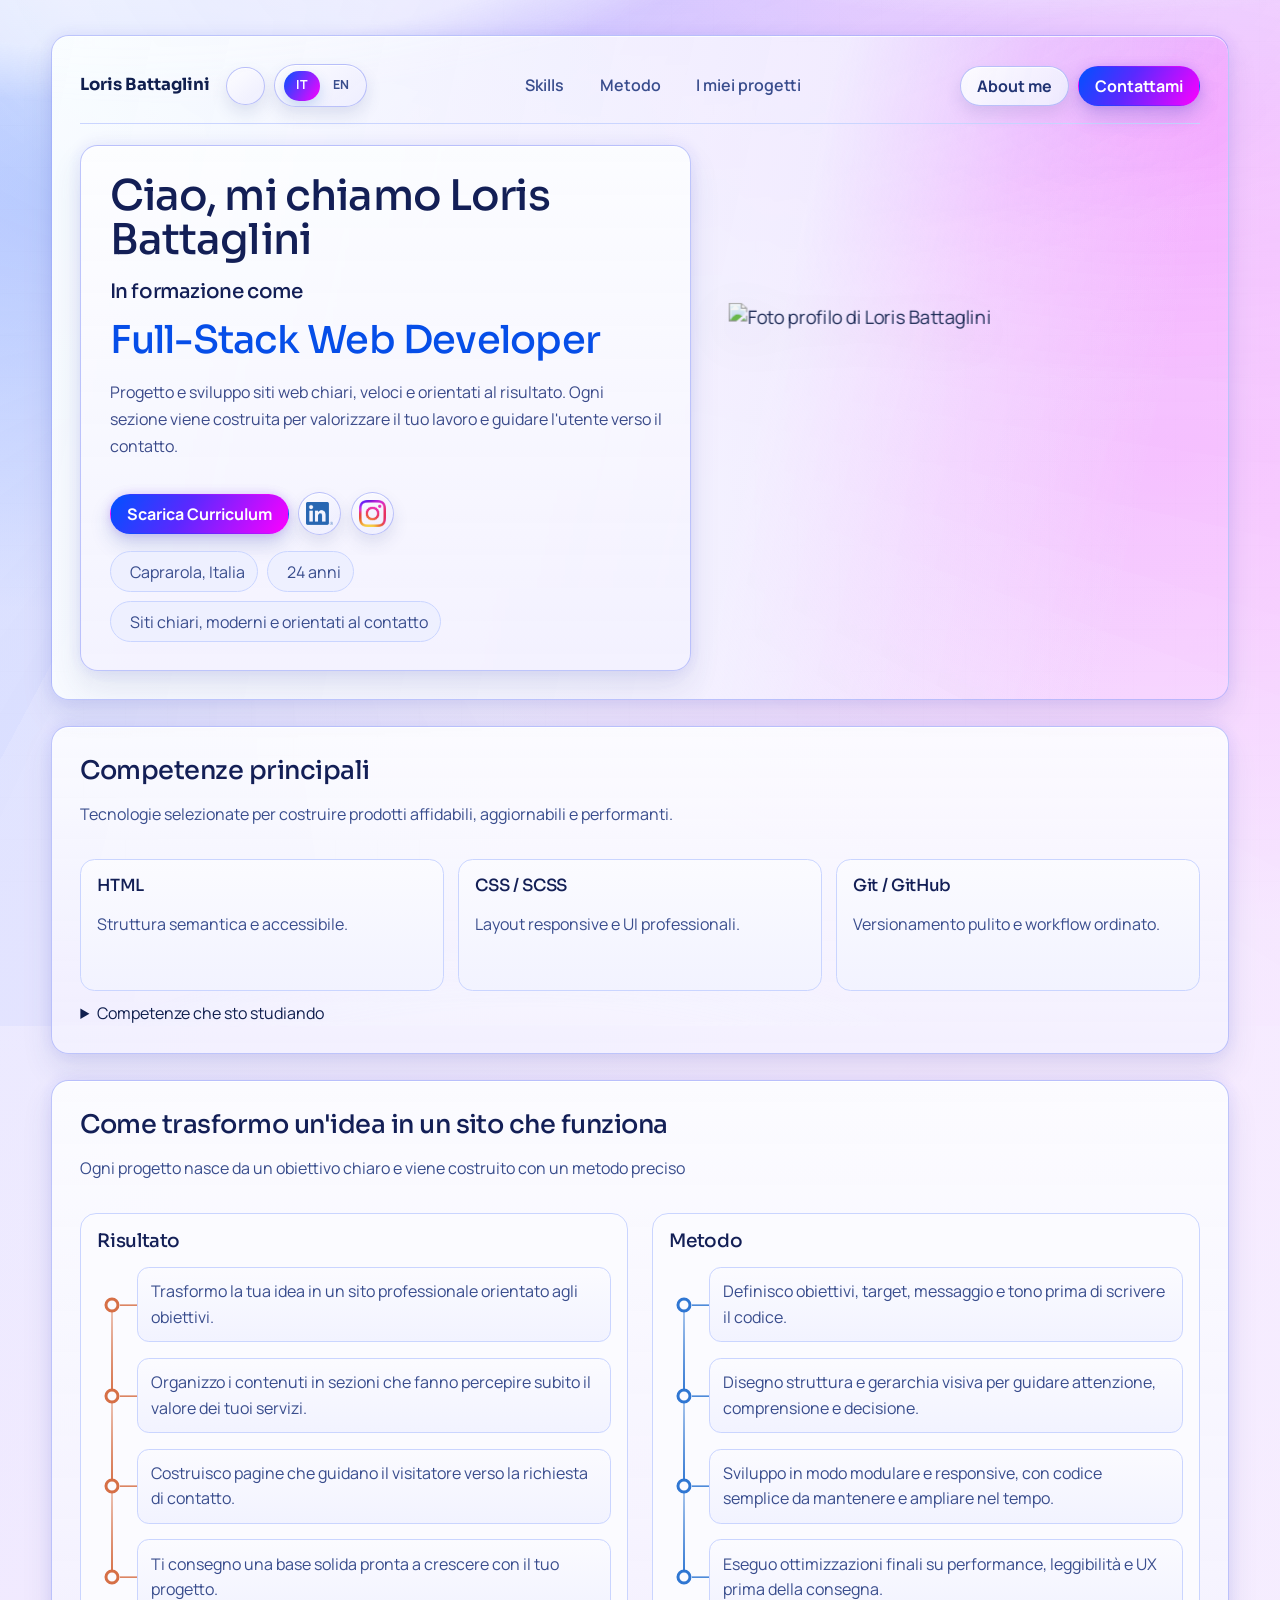
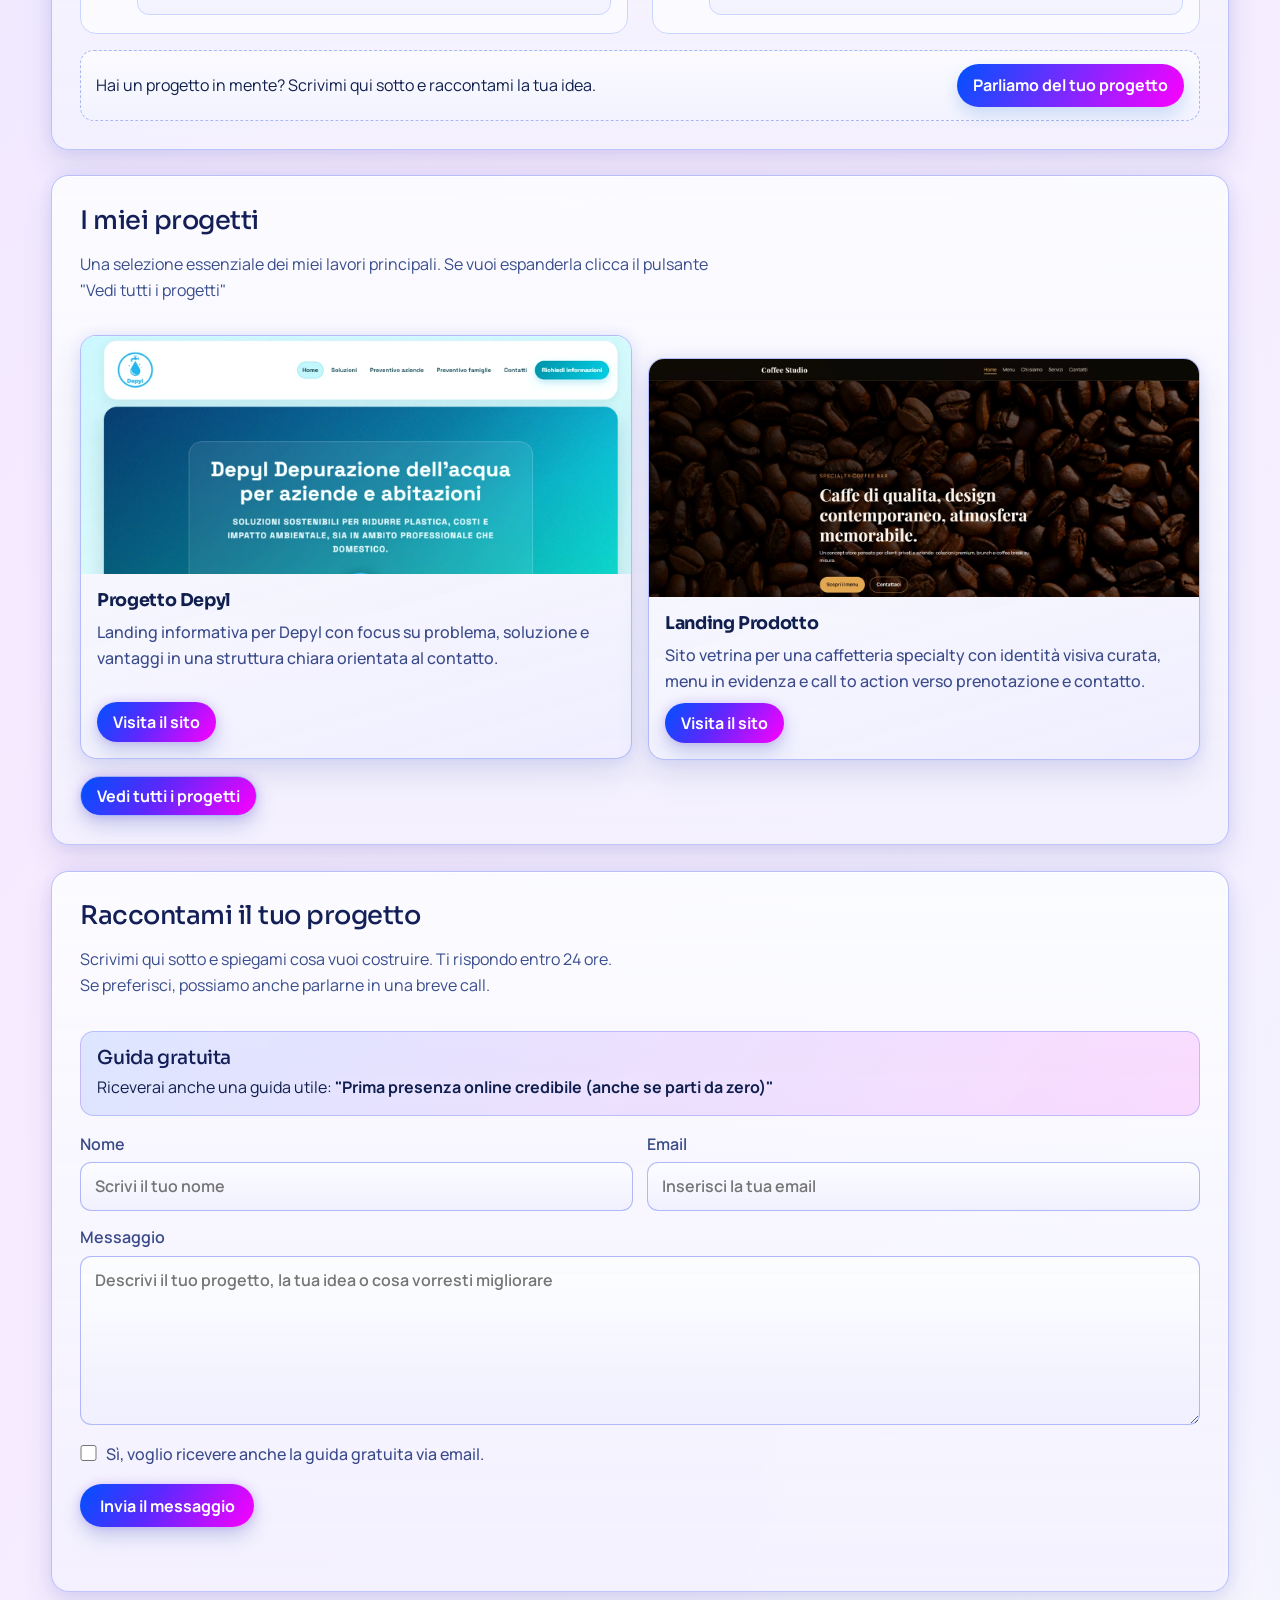
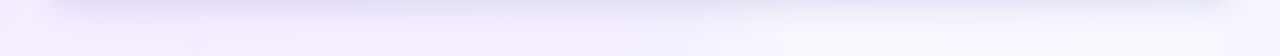
==== index.html @ 96d47dfc "bug zoom ancora" ====
﻿<!DOCTYPE html>
<html lang="it">
<head>
  <meta charset="UTF-8">
  <meta name="viewport" content="width=device-width, initial-scale=1.0">
  <title>Loris Battaglini | Full-Stack Web Developer</title>
  <link rel="apple-touch-icon" sizes="180x180" href="assets/img/favicon/favicon_io/apple-touch-icon.png">
  <link rel="icon" type="image/png" sizes="32x32" href="assets/img/favicon/favicon_io/favicon-32x32.png">
  <link rel="icon" type="image/png" sizes="16x16" href="assets/img/favicon/favicon_io/favicon-16x16.png">
  <link rel="icon" href="assets/img/favicon/favicon_io/favicon.ico">
  <link rel="manifest" href="assets/img/favicon/favicon_io/site.webmanifest">
  <link rel="preconnect" href="https://fonts.googleapis.com">
  <link rel="preconnect" href="https://fonts.gstatic.com" crossorigin>
  <link href="https://fonts.googleapis.com/css2?family=Manrope:wght@400;500;600;700&family=Sora:wght@700&display=swap" rel="stylesheet">
  <style>
    html.theme-dark,
    html.theme-dark body {
      background: #070f1d;
      color: #f2f7ff;
    }
  </style>
  <script src="assets/js/theme-preload.js"></script>
  <link href="https://cdn.jsdelivr.net/npm/bootstrap@5.3.8/dist/css/bootstrap.min.css" rel="stylesheet" integrity="sha384-sRIl4kxILFvY47J16cr9ZwB07vP4J8+LH7qKQnuqkuIAvNWLzeN8tE5YBujZqJLB" crossorigin="anonymous">
  <link rel="stylesheet" href="assets/css/style.css">
  <link rel="stylesheet" href="https://cdnjs.cloudflare.com/ajax/libs/font-awesome/7.0.1/css/all.min.css">
</head>
<body class="has-radial-menu">
  <canvas id="universe-canvas" class="universe-canvas" aria-hidden="true"></canvas>
  <button
    type="button"
    class="radial-menu-toggle"
    id="radial-menu-toggle"
    aria-expanded="false"
    aria-controls="radial-menu-panel"
    aria-label="Apri menu orbitale"
    data-i18n-aria-label="radialMenuToggleAriaLabel"
  >
    <span aria-hidden="true"></span>
    <span aria-hidden="true"></span>
    <span aria-hidden="true"></span>
  </button>

  <div class="radial-menu-panel" id="radial-menu-panel" aria-hidden="true">
    <button type="button" class="radial-menu-overlay" data-radial-close aria-label="Chiudi menu" data-i18n-aria-label="radialMenuCloseAriaLabel"></button>
    <div class="radial-menu-shell" id="radial-menu-shell" role="dialog" aria-modal="true" tabindex="-1" aria-label="Navigazione orbitale" data-i18n-aria-label="radialMenuDialogAriaLabel">
      <div class="radial-menu-orbit" id="radial-menu-orbit">
        <a href="#top" class="radial-menu-item is-active" data-radial-item data-i18n="radialMenuHome">Home</a>
        <a href="assets/html/about.html" class="radial-menu-item" data-radial-item data-i18n="radialMenuAbout">About Me</a>
        <a href="#form" class="radial-menu-item" data-radial-item data-i18n="radialMenuContacts">Contatti</a>
      </div>
    </div>
  </div>

  <div class="site-shell">
    <header id="top">
      <div class="header-nav-row">
        <a href="#top" class="brand-mark" data-i18n="brandMark">Loris Battaglini</a>

        <div class="header-tools" aria-label="Strumenti header" data-i18n-aria-label="headerToolsAriaLabel">
          <button type="button" class="header-icon-btn" id="theme-toggle" aria-label="Attiva modalità scura" data-i18n-aria-label="themeToggleAriaLabel">
            <i class="fa-solid fa-moon" aria-hidden="true"></i>
          </button>
          <div class="language-switch" role="group" aria-label="Selettore lingua" data-i18n-aria-label="languageSwitchAriaLabel">
            <div>
            <button type="button" class="language-option is-active" data-language-option data-lang="it" aria-pressed="true">IT</button>
            <button type="button" class="language-option" data-language-option data-lang="en" aria-pressed="false">EN</button>
            </div>
          </div>
        </div>

        <nav class="header-nav" aria-label="Menu principale">
          <ul>
            <li><a href="#skills" data-i18n="navSkills">Skills</a></li>
            <li><a href="#metodo" data-i18n="navMethod">Metodo</a></li>
            <li><a href="#projects" data-i18n="navWork">I miei progetti</a></li>
          </ul>
        </nav>

        <div class="header-cta-row">
          <a href="assets/html/about.html" class="about-link-header" data-i18n="headerAboutLink">About me</a>
          <a href="#form" class="contattami-header" data-i18n="headerContactLink">Contattami</a>
        </div>
      </div>

      <div class="header-main-row">
        <section class="left-container-header">
          <div class="text-container-header">
            <h1 data-i18n="heroTitle">Ciao, mi chiamo Loris Battaglini</h1>
            <h4 data-i18n="heroSubtitle">In formazione come</h4>
            <h2 data-i18n="heroRole">Full-Stack Web Developer</h2>
            <p data-i18n="heroParagraph">
              Progetto e sviluppo siti web chiari, veloci e orientati al risultato.
              Ogni sezione viene costruita per valorizzare il tuo lavoro e guidare
              l'utente verso il contatto.
            </p>
          </div>

          <ul class="link-container-header">
            <li>
              <a href="assets/html/curriculum.html" class="btn-cv" data-i18n="downloadCvButton" target="_blank" rel="noopener noreferrer">Scarica Curriculum</a>
            </li>
            <li class="btn-linkedin">
              <a href="http://www.linkedin.com/in/loris-battaglini-web" target="_blank" rel="noopener noreferrer" aria-label="Apri profilo LinkedIn" data-i18n-aria-label="openLinkedinAriaLabel">
                <img src="assets/img/linkedin/LI-In-Bug.png" alt="LinkedIn">
              </a>
            </li>
            <li class="btn-instagram">
              <a href="https://www.instagram.com/loris_battaglini/" target="_blank" rel="noopener noreferrer" aria-label="Apri profilo Instagram" data-i18n-aria-label="openInstagramAriaLabel">
                <img src="assets/img/logo-instagram/01 Gradient Glyph/Instagram_Glyph_Gradient.png" alt="Instagram">
              </a>
            </li>
          </ul>

          <ul class="info-container-header">
            <li><i class="fa-solid fa-location-dot"></i><span data-i18n="heroInfoLocation">Caprarola, Italia</span></li>
            <li><i class="fa-regular fa-address-card"></i><span data-i18n="heroInfoAge">24 anni</span></li>
            <li><i class="fa-solid fa-bolt"></i><span data-i18n="heroInfoTagline">Siti chiari, moderni e orientati al contatto</span></li>
          </ul>
        </section>

        <div class="right-container-header">
          <div class="img-container-header">
            <picture class="home-hero-cutout-media">
              <img
                class="foto-loris"
                src="assets/img/foto-loris-scelte/home-migliorata-definitiva.png"
                alt="Foto profilo di Loris Battaglini"
                width="3456"
                height="2304"
                decoding="async">
            </picture>
          </div>
        </div>
      </div>
    </header>

    <section class="skill-container" id="skills">
      <div class="section-heading">
        <h3 data-i18n="skillsHeading">Competenze principali</h3>
        <p data-i18n="skillsIntro">Tecnologie selezionate per costruire prodotti affidabili, aggiornabili e performanti.</p>
      </div>

      <div class="skill-grid">
        <article class="skill-inside-container">
          <h4>HTML</h4>
          <p data-i18n="skillHtmlText">Struttura semantica e accessibile.</p>
        </article>
        <article class="skill-inside-container">
          <h4>CSS / SCSS</h4>
          <p data-i18n="skillCssText">Layout responsive e UI professionali.</p>
        </article>
        <article class="skill-inside-container">
          <h4>Git / GitHub</h4>
          <p data-i18n="skillGitText">Versionamento pulito e workflow ordinato.</p>
        </article> 
      </div>

      <details class="learning-dropdown" id="learning-skills">
        <summary data-i18n="learningSummary">Competenze che sto studiando</summary>
        <p class="learning-intro" data-i18n="learningIntro">Le sto approfondendo con progetti pratici, quindi le tengo separate dalle competenze principali.</p>

        <div class="learning-skill-grid">
          <article class="skill-inside-container learning-item">
            <h4>JavaScript</h4>
            <p data-i18n="learningJavascriptText">Logica e interattività lato client.</p>
          </article>
          <article class="skill-inside-container learning-item">
            <h4>TypeScript</h4>
            <p data-i18n="learningTypescriptText">Tipizzazione per codice più robusto.</p>
          </article>
          <article class="skill-inside-container learning-item">
            <h4>React</h4>
            <p data-i18n="learningReactText">Componenti riusabili per interfacce moderne.</p>
          </article>
          <article class="skill-inside-container learning-item">
            <h4>Node.js</h4>
            <p data-i18n="learningNodeText">Basi backend e gestione API.</p>
          </article>
          <article class="skill-inside-container learning-item">
            <h4>Agenti AI</h4>
            <p data-i18n="learningAiText">Workflow assistiti per produttività e automazione.</p>
          </article>
        </div>
      </details>
    </section>

    <section class="metodo-section" id="metodo">
      <div class="section-heading">
        <h3 data-i18n="methodHeading">Come trasformo un'idea in un sito che funziona</h3>
        <p data-i18n="methodIntro">Ogni progetto nasce da un obiettivo chiaro e viene costruito con un metodo preciso</p>
      </div>

      <div class="metodo-grid">
        <article class="metodo-track metodo-track-value">
          <h3 data-i18n="methodResultTitle">Risultato</h3>
          <ul class="metodo-timeline">
            <li class="metodo-item">
              <p data-i18n="methodResultItem1">Trasformo la tua idea in un sito professionale orientato agli obiettivi.</p>
              <span class="metodo-point" aria-hidden="true"></span>
            </li>
            <li class="metodo-item">
              <p data-i18n="methodResultItem2">Organizzo i contenuti in sezioni che fanno percepire subito il valore dei tuoi servizi.</p>
              <span class="metodo-point" aria-hidden="true"></span>
            </li>
            <li class="metodo-item">
              <p data-i18n="methodResultItem3">Costruisco pagine che guidano il visitatore verso la richiesta di contatto.</p>
              <span class="metodo-point" aria-hidden="true"></span>
            </li>
            <li class="metodo-item">
              <p data-i18n="methodResultItem4">Ti consegno una base solida pronta a crescere con il tuo progetto.</p>
              <span class="metodo-point" aria-hidden="true"></span>
            </li>
          </ul>
        </article>

        <article class="metodo-track metodo-track-process">
          <h3 data-i18n="methodProcessTitle">Metodo</h3>
          <ul class="metodo-timeline">
            <li class="metodo-item">
              <p data-i18n="methodProcessItem1">Definisco obiettivi, target, messaggio e tono prima di scrivere il codice.</p>
              <span class="metodo-point" aria-hidden="true"></span>
            </li>
            <li class="metodo-item">
              <p data-i18n="methodProcessItem2">Disegno struttura e gerarchia visiva per guidare attenzione, comprensione e decisione.</p>
              <span class="metodo-point" aria-hidden="true"></span>
            </li>
            <li class="metodo-item">
              <p data-i18n="methodProcessItem3">Sviluppo in modo modulare e responsive, con codice semplice da mantenere e ampliare nel tempo.</p>
              <span class="metodo-point" aria-hidden="true"></span>
            </li>
            <li class="metodo-item">
              <p data-i18n="methodProcessItem4">Eseguo ottimizzazioni finali su performance, leggibilità e UX prima della consegna.</p>
              <span class="metodo-point" aria-hidden="true"></span>
            </li>
          </ul>
        </article>
      </div>

      <div class="metodo-cta">
        <p data-i18n="methodCtaText">Hai un progetto in mente? Scrivimi qui sotto e raccontami la tua idea.
        </p>
        <a href="#form" class="metodo-cta-link" data-i18n="methodCtaButton">Parliamo del tuo progetto</a>
      </div>
    </section>

    <section class="progetti-card" id="projects">
      <div class="section-heading">
        <h3 data-i18n="projectsHeading">I miei progetti</h3>
        <p data-i18n="projectsIntro">Una selezione essenziale dei miei lavori principali. Se vuoi espanderla clicca il pulsante "Vedi tutti i progetti"</p>
      </div>

      <div class="projects-grid projects-grid-static">
        <article class="card project-card card-left" data-project-state="live">
          <img src="assets/img/siti/depyl-card.jpg" class="card-img-top" alt="Anteprima progetto Depyl" data-i18n-alt="projectDepylAlt">
          <div class="card-body">
            <h5 class="card-title" data-i18n="projectDepylTitle">Progetto Depyl</h5>
            <p class="card-text" data-i18n="projectDepylText">Landing informativa per Depyl con focus su problema, soluzione e vantaggi in una struttura chiara orientata al contatto.</p>
            <a href="https://lorispc11052001-stack.github.io/depyl-per-portfolio/" class="btn btn-primary" target="_blank" rel="noopener noreferrer" data-i18n="projectVisitButton">Visita il sito</a>
          </div>
        </article>

        <article class="card project-card card-right" data-project-state="live">
          <img src="assets/img/siti/coffe-studio-card.jpg" class="card-img-top" alt="Anteprima progetto Coffee Studio" data-i18n-alt="projectCoffeeAlt">
          <div class="card-body">
            <h5 class="card-title" data-i18n="projectCoffeeTitle">Landing Prodotto</h5>
            <p class="card-text" data-i18n="projectCoffeeText">Sito vetrina per una caffetteria specialty con identità visiva curata, menu in evidenza e call to action verso prenotazione e contatto.</p>
            <a href="https://lorispc11052001-stack.github.io/Coffe-Studio/" class="btn btn-primary" target="_blank" rel="noopener noreferrer" data-i18n="projectVisitButton">Visita il sito</a>
          </div>
        </article>
      </div>

      <div class="projects-expand-row">
        <button type="button" class="projects-more-link" id="toggle-projects-expanded" aria-expanded="false" aria-controls="projects-expanded-content">
          <span data-i18n="projectsShowAllButton">Vedi tutti i progetti</span>
        </button>
      </div>

      <div class="projects-expanded-content" id="projects-expanded-content" hidden>
        <article class="projects-slider-block">
          <h4 class="progetti-completati-lavorazione" data-i18n="completedProjectsHeading">Progetti completati</h4>
          <div class="projects-slider-controls" role="group" aria-label="Controlli progetti completati" data-i18n-aria-label="completedControlsAriaLabel">
            <button type="button" class="projects-nav-btn" data-action="prev" aria-label="Scorri a sinistra" data-i18n-aria-label="sliderPrevAriaLabel">&larr;</button>
            <button type="button" class="projects-nav-btn projects-nav-toggle" data-action="toggle" aria-pressed="false" data-i18n="sliderPauseButton">Blocca Scorrimento</button>
            <button type="button" class="projects-nav-btn" data-action="next" aria-label="Scorri a destra" data-i18n-aria-label="sliderNextAriaLabel">&rarr;</button>
          </div>
          <div class="projects-slider" aria-label="Carosello progetti completati" data-i18n-aria-label="completedCarouselAriaLabel">
            <div class="projects-track">
              <div class="projects-lane">
                <article class="card project-card" data-project-state="live">
                  <img src="assets/img/siti/depyl-card.jpg" class="card-img-top" alt="Anteprima progetto Depyl" data-i18n-alt="projectDepylAlt">
                  <div class="card-body">
                    <h5 class="card-title" data-i18n="projectDepylTitle">Progetto Depyl</h5>
                    <p class="card-text" data-i18n="projectDepylText">Landing informativa per Depyl con focus su problema, soluzione e vantaggi in una struttura chiara orientata al contatto.</p>
                    <a href="https://lorispc11052001-stack.github.io/depyl-per-portfolio/" class="btn btn-primary" target="_blank" rel="noopener noreferrer" data-i18n="projectVisitButton">Visita il sito</a>
                  </div>
                </article>

                <article class="card project-card" data-project-state="live">
                  <img src="assets/img/siti/coffe-studio-card.jpg" class="card-img-top" alt="Anteprima progetto Coffee Studio" data-i18n-alt="projectCoffeeAlt">
                  <div class="card-body">
                    <h5 class="card-title" data-i18n="projectCoffeeTitle">Landing Prodotto</h5>
                    <p class="card-text" data-i18n="projectCoffeeText">Sito vetrina per una caffetteria specialty con identità visiva curata, menu in evidenza e call to action verso prenotazione e contatto.</p>
                    <a href="https://lorispc11052001-stack.github.io/Coffe-Studio/" class="btn btn-primary" target="_blank" rel="noopener noreferrer" data-i18n="projectVisitButton">Visita il sito</a>
                  </div>
                </article>
              </div>
            </div>
          </div>
        </article>

        <article class="projects-slider-block projects-slider-block-working">
          <h4 class="progetti-completati-lavorazione" data-i18n="workingProjectsHeading">Progetti in lavorazione</h4>
          <div class="projects-slider-controls" role="group" aria-label="Controlli progetti in lavorazione" data-i18n-aria-label="workingControlsAriaLabel">
            <button type="button" class="projects-nav-btn" data-action="prev" aria-label="Scorri a sinistra" data-i18n-aria-label="sliderPrevAriaLabel">&larr;</button>
            <button type="button" class="projects-nav-btn projects-nav-toggle" data-action="toggle" aria-pressed="false" data-i18n="sliderPauseButton">Blocca Scorrimento</button>
            <button type="button" class="projects-nav-btn" data-action="next" aria-label="Scorri a destra" data-i18n-aria-label="sliderNextAriaLabel">&rarr;</button>
          </div>
          <div class="projects-slider projects-slider-soon" aria-label="Carosello progetti in lavorazione" data-i18n-aria-label="workingCarouselAriaLabel">
            <div class="projects-track">
              <div class="projects-lane">
                <article class="card project-card" data-project-state="soon">
                  <img src="https://images.unsplash.com/photo-1519389950473-47ba0277781c?w=900&auto=format&fit=crop&q=80" class="card-img-top" alt="Anteprima progetto E-commerce Artigiano" data-i18n-alt="projectCraftEcommerceAlt">
                  <div class="card-body">
                    <span class="project-status" data-i18n="comingSoonBadge">Coming soon</span>
                    <h5 class="card-title" data-i18n="projectCraftEcommerceTitle">E-commerce Artigiano</h5>
                    <p class="card-text" data-i18n="projectCraftEcommerceText">Store essenziale pensato per prodotti locali e checkout semplificato.</p>
                    <button type="button" class="btn btn-primary disabled-project-link" disabled data-i18n="inProgressButton">In lavorazione</button>
                  </div>
                </article>

                <article class="card project-card" data-project-state="soon">
                  <img src="https://images.unsplash.com/photo-1523205771623-e0faa4d2813d?w=900&auto=format&fit=crop&q=80" class="card-img-top" alt="Anteprima progetto Portfolio Foto" data-i18n-alt="projectPhotoPortfolioAlt">
                  <div class="card-body">
                    <span class="project-status" data-i18n="comingSoonBadge">Coming soon</span>
                    <h5 class="card-title" data-i18n="projectPhotoPortfolioTitle">Portfolio Foto</h5>
                    <p class="card-text" data-i18n="projectPhotoPortfolioText">Esperienza immersiva per fotografi con galleria ad alto impatto visivo.</p>
                    <button type="button" class="btn btn-primary disabled-project-link" disabled data-i18n="inProgressButton">In lavorazione</button>
                  </div>
                </article>

                <article class="card project-card" data-project-state="live">
                  <img src="https://images.unsplash.com/photo-1509395176047-4a66953fd231?w=900&auto=format&fit=crop&q=80" class="card-img-top" alt="Anteprima progetto Dashboard SEO" data-i18n-alt="projectSeoDashboardAlt">
                  <div class="card-body">
                    <span class="project-status" data-i18n="comingSoonBadge">Coming soon</span>
                    <h5 class="card-title" data-i18n="projectSeoDashboardTitle">Dashboard SEO</h5>
                    <p class="card-text" data-i18n="projectSeoDashboardText">Report automatici e panoramica metriche per monitorare performance mensili.</p>
                    <button type="button" class="btn btn-primary disabled-project-link" disabled data-i18n="inProgressButton">In lavorazione</button>
                  </div>
                </article>

                <article class="card project-card" data-project-state="live">
                  <img src="https://images.unsplash.com/photo-1517248135467-4c7edcad34c4?w=900&auto=format&fit=crop&q=80" class="card-img-top" alt="Anteprima progetto Landing Restaurant" data-i18n-alt="projectRestaurantAlt">
                  <div class="card-body">
                    <span class="project-status" data-i18n="comingSoonBadge">Coming soon</span>
                    <h5 class="card-title" data-i18n="projectRestaurantTitle">Landing Restaurant</h5>
                    <p class="card-text" data-i18n="projectRestaurantText">Sito vetrina ad alto impatto per prenotazioni rapide e menu in evidenza.</p>
                    <button type="button" class="btn btn-primary disabled-project-link" disabled data-i18n="inProgressButton">In lavorazione</button>
                  </div>
                </article>

              </div>
            </div>
          </div>
        </article>
      </div>
    </section>

    <footer>
      <div class="section-heading">
        <h3 data-i18n="contactHeading">Raccontami il tuo progetto</h3>
        <p data-i18n="contactIntro">Scrivimi qui sotto e spiegami cosa vuoi costruire. Ti rispondo entro 24 ore. <br>Se preferisci, possiamo anche parlarne in una breve call.</p>
      </div>

      <div class="footer-lead-magnet" aria-label="Regalo di benvenuto">
        <h4 data-i18n="leadMagnetHeading">Guida gratuita</h4>
        <p data-i18n="leadMagnetText">
          Riceverai anche una guida utile:
          <strong>"Prima presenza online credibile (anche se parti da zero)"</strong>
        </p>
      </div>

      <form action="#" method="post" id="form" data-emailjs-public-key="T2bpxcVtjxQ6zZcn9" data-emailjs-service-id="service_ic7rh6l" data-emailjs-template-id="template_lov96ss" data-emailjs-autoreply-template-id="template_deuf5cu" data-emailjs-autoreply-template-id-en="" data-checklist-url="https://lorispc11052001-stack.github.io/portfolio-personale/assets/html/guida-presenza-online.html" data-checklist-url-en="https://lorispc11052001-stack.github.io/portfolio-personale/assets/html/guida-presenza-online-en.html" data-success-url="assets/html/form-success.html">
        <label for="text">
          <span data-i18n="formNameLabel">Nome</span>
          <input type="text" placeholder="Scrivi il tuo nome" id="text" name="nome-utente" autocomplete="name" minlength="2" required data-i18n-placeholder="formNamePlaceholder">
        </label>

        <label for="email">
          <span data-i18n="formEmailLabel">Email</span>
          <input type="email" id="email" placeholder="Inserisci la tua email" name="email-utente" autocomplete="email" required data-i18n-placeholder="formEmailPlaceholder">
        </label>

        <label for="message">
          <span data-i18n="formMessageLabel">Messaggio</span>
          <textarea name="messaggio" id="message" rows="6" placeholder="Descrivi il tuo progetto, la tua idea o cosa vorresti migliorare" minlength="15" required data-i18n-placeholder="formMessagePlaceholder"></textarea>
        </label>

        <label for="lead-magnet" class="lead-magnet-consent">
          <input type="checkbox" id="lead-magnet" name="lead-magnet" value="mini-guida">
          <span data-i18n="formChecklistConsent">Sì, voglio ricevere anche la guida gratuita via email.</span>
        </label>

        <label for="website" class="form-honeypot" aria-hidden="true">
          <span data-i18n="formHoneypotLabel">Non compilare questo campo</span>
          <input type="text" id="website" name="website" tabindex="-1" autocomplete="off">
        </label>

        <button type="submit" class="btn-footer" id="form-submit-button" data-i18n="formSubmitButton">Invia il messaggio</button>
        <p class="form-status" id="form-status" role="status" aria-live="polite"></p>
      </form>
    </footer>
  </div>
  <script src="https://cdn.jsdelivr.net/npm/@emailjs/browser@4/dist/email.min.js"></script>
  <script>
    (function () {
      const STORAGE_KEYS = {
        theme: 'lb-theme',
        language: 'lb-language'
      };
      const SUPPORTED_LANGUAGES = ['it', 'en'];
      const DEFAULT_LANGUAGE = 'it';
      const PHONE_MEDIA_QUERY = '(max-width: 640px)';
      const PAGE_TITLES = {
        it: 'Loris Battaglini | Full-Stack Web Developer',
        en: 'Loris Battaglini | Full-Stack Web Developer'
      };
      const DYNAMIC_STRINGS = {
        it: {
          themeToggleAriaLabelLight: 'Attiva modalità scura',
          themeToggleAriaLabelDark: 'Torna alla modalità chiara',
          projectsShowAllButton: 'Vedi tutti i progetti',
          projectsHideAllButton: 'Torna alla griglia base',
          sliderPauseButton: 'Pausa',
          sliderResumeButton: 'Riprendi',
          formSubmitButton: 'Invia il messaggio',
          formSubmittingButton: 'Invio in corso...',
          formServiceUnavailable: 'Servizio invio non disponibile. Riprova tra qualche minuto.',
          formConfigMissing: 'Configura EmailJS nel tag form prima di inviare messaggi reali.',
          formPublicKeyInvalid: 'Public key non valida: inserisci la Public Key API di EmailJS, non la tua email.',
          formSubmitErrorPrefix: 'Invio non riuscito. Controlla la configurazione EmailJS e riprova.'
        },
        en: {
          themeToggleAriaLabelLight: 'Enable dark mode',
          themeToggleAriaLabelDark: 'Back to light mode',
          projectsShowAllButton: 'See all projects',
          projectsHideAllButton: 'Back to base grid',
          sliderPauseButton: 'Pause',
          sliderResumeButton: 'Resume',
          formSubmitButton: 'Send message',
          formSubmittingButton: 'Sending...',
          formServiceUnavailable: 'Sending service unavailable. Please try again in a few minutes.',
          formConfigMissing: 'Configure EmailJS in the form tag before sending real messages.',
          formPublicKeyInvalid: 'Invalid public key: use your EmailJS Public Key API, not your email address.',
          formSubmitErrorPrefix: 'Message not sent. Check EmailJS configuration and try again.'
        }
      };
      const ENGLISH_TEXT = {
        radialMenuHome: 'Home',
        radialMenuAbout: 'About Me',
        radialMenuContacts: 'Contacts',
        navMethod: 'Method',
        navWork: 'My Work',
        headerContactLink: 'Contact me',
        heroTitle: 'Hi, I am Loris Battaglini',
        heroSubtitle: 'Training as a',
        heroParagraph: 'I design and develop clear, fast, goal-oriented websites. Every section is built to highlight your work and guide users toward contact.',
        downloadCvButton: 'Download Resume',
        heroInfoLocation: 'Caprarola, Italy',
        heroInfoAge: '24 years old',
        heroInfoTagline: 'Modern custom websites',
        skillsHeading: 'Core skills',
        skillsIntro: 'Selected technologies to build reliable, maintainable, high-performance products.',
        skillHtmlText: 'Semantic and accessible structure.',
        skillCssText: 'Responsive layouts and professional UIs.',
        skillGitText: 'Clean versioning and organized workflow.',
        learningSummary: 'Skills I am currently studying',
        learningIntro: 'I am deepening these with practical projects, so I keep them separate from my core skills.',
        learningJavascriptText: 'Client-side logic and interactivity.',
        learningTypescriptText: 'Typing for more robust code.',
        learningReactText: 'Reusable components for modern interfaces.',
        learningNodeText: 'Backend fundamentals and API management.',
        learningAiText: 'AI-assisted workflows for productivity and automation.',
        methodHeading: 'How I turn an idea into a website that works',
        methodIntro: 'Each project starts from a clear goal and is built with a precise method',
        methodResultTitle: 'Outcome',
        methodResultItem1: 'I turn your idea into a professional website focused on your goals.',
        methodResultItem2: 'I organize content into sections that immediately communicate the value of your services.',
        methodResultItem3: 'I build pages that guide visitors toward contacting you.',
        methodResultItem4: 'I deliver a solid foundation ready to grow with your project.',
        methodProcessTitle: 'Method',
        methodProcessItem1: 'I define goals, target audience, message, and tone before writing code.',
        methodProcessItem2: 'I design structure and visual hierarchy to guide attention, understanding, and decisions.',
        methodProcessItem3: 'I develop in a modular, responsive way with code that is easy to maintain and extend over time.',
        methodProcessItem4: 'I perform final optimizations on performance, readability, and UX before delivery.',
        methodCtaText: 'Do you have a project in mind? Write to me below and tell me about your idea.',
        methodCtaButton: 'Let\'s talk about your project',
        projectsHeading: 'My projects',
        projectsIntro: 'A focused selection of my main works. If you want to expand it, click \"See all projects\".',
        completedProjectsHeading: 'Completed projects',
        workingProjectsHeading: 'Projects in progress',
        projectDepylTitle: 'Depyl Project',
        projectDepylText: 'Informational landing page for Depyl focused on problem, solution, and benefits in a clear contact-oriented structure.',
        projectCoffeeTitle: 'Product Landing Page',
        projectCoffeeText: 'Showcase website for a specialty coffee shop with curated visual identity, highlighted menu, and CTAs for booking and contact.',
        projectVisitButton: 'Visit website',
        projectCraftEcommerceTitle: 'Craft E-commerce',
        projectCraftEcommerceText: 'Essential store designed for local products with a simplified checkout.',
        projectPhotoPortfolioTitle: 'Photo Portfolio',
        projectPhotoPortfolioText: 'Immersive experience for photographers with a high-impact visual gallery.',
        projectSeoDashboardTitle: 'SEO Dashboard',
        projectSeoDashboardText: 'Automated reports and metrics overview to monitor monthly performance.',
        projectRestaurantTitle: 'Restaurant Landing',
        projectRestaurantText: 'High-impact showcase site for fast bookings and menu highlights.',
        inProgressButton: 'In progress',
        contactHeading: 'Tell me about your project',
        contactIntro: 'Write below and explain what you want to build. I reply within 24 hours. <br>If you prefer, we can also discuss it in a short call.',
        leadMagnetHeading: 'Free checklist',
        leadMagnetText: 'You will also receive a useful guide: <strong>\"Your first credible online presence (even if you are starting from zero)\"</strong>',
        formNameLabel: 'Name',
        formEmailLabel: 'Email',
        formMessageLabel: 'Message',
        formChecklistConsent: 'Yes, I also want to receive the free checklist by email.',
        formHoneypotLabel: 'Do not fill in this field'
      };
      const ENGLISH_PLACEHOLDERS = {
        formNamePlaceholder: 'Type your name',
        formEmailPlaceholder: 'Enter your email',
        formMessagePlaceholder: 'Describe your project, your idea, or what you would like to improve'
      };
      const ENGLISH_ARIA_LABELS = {
        headerToolsAriaLabel: 'Header tools',
        themeToggleAriaLabel: 'Enable dark mode',
        languageSwitchAriaLabel: 'Language switcher',
        radialMenuToggleAriaLabel: 'Open orbital menu',
        radialMenuDialogAriaLabel: 'Orbital navigation',
        radialMenuCloseAriaLabel: 'Close menu',
        openLinkedinAriaLabel: 'Open LinkedIn profile',
        openInstagramAriaLabel: 'Open Instagram profile',
        completedControlsAriaLabel: 'Completed projects controls',
        sliderPrevAriaLabel: 'Scroll left',
        sliderNextAriaLabel: 'Scroll right',
        completedCarouselAriaLabel: 'Completed projects carousel',
        workingControlsAriaLabel: 'Projects in progress controls',
        workingCarouselAriaLabel: 'Projects in progress carousel'
      };
      const ENGLISH_ALTS = {
        projectDepylAlt: 'Depyl project preview',
        projectCoffeeAlt: 'Coffee Studio project preview',
        projectCraftEcommerceAlt: 'Craft E-commerce project preview',
        projectPhotoPortfolioAlt: 'Photo Portfolio project preview',
        projectSeoDashboardAlt: 'SEO Dashboard project preview',
        projectRestaurantAlt: 'Restaurant Landing project preview'
      };

      const navLinks = document.querySelectorAll('.header-nav a[href^="#"], .contattami-header[href^="#"], .metodo-cta-link[href^="#"], .brand-mark[href^="#"]');
      const radialMenuToggleButton = document.querySelector('#radial-menu-toggle');
      const radialMenuPanel = document.querySelector('#radial-menu-panel');
      const radialMenuShell = document.querySelector('#radial-menu-shell');
      const radialMenuCloseButton = document.querySelector('[data-radial-close]');
      const radialMenuItems = Array.from(document.querySelectorAll('[data-radial-item]'));
      const contactForm = document.querySelector('#form');
      const formSubmitButton = document.querySelector('#form-submit-button');
      const formStatus = document.querySelector('#form-status');
      const projectsSection = document.querySelector('#projects');
      const projectsExpandedContent = document.querySelector('#projects-expanded-content');
      const toggleProjectsExpandedButton = document.querySelector('#toggle-projects-expanded');
      const toggleProjectsExpandedLabel = toggleProjectsExpandedButton ? toggleProjectsExpandedButton.querySelector('[data-i18n]') : null;
      const themeToggleButton = document.querySelector('#theme-toggle');
      const themeToggleIcon = themeToggleButton ? themeToggleButton.querySelector('i') : null;
      const languageOptionButtons = Array.from(document.querySelectorAll('[data-language-option]'));
      const universeCanvas = document.querySelector('#universe-canvas');
      const reducedMotionQuery = typeof window.matchMedia === 'function'
        ? window.matchMedia('(prefers-reduced-motion: reduce)')
        : null;
      const projectSliderStates = [];
      let activeTimer = null;
      let activeSection = null;
      let projectAnimationFrameId = null;
      let projectAnimationLastTime = 0;
      let projectSliderViewportWidth = window.innerWidth || document.documentElement.clientWidth || 0;
      let projectSliderViewportHeight = window.innerHeight || document.documentElement.clientHeight || 0;
      let projectSliderResizeRafId = 0;
      let resizeStabilizerTimeoutId = 0;
      let currentLanguage = DEFAULT_LANGUAGE;
      let isFormSubmitting = false;

      const universeState = {
        isSetup: false,
        context: null,
        particles: [],
        fragments: [],
        width: 0,
        height: 0,
        dpr: 1,
        rafId: 0,
        isRunning: false,
        lastTime: 0,
        themeMode: 'light'
      };
      const universeThemeProfiles = {
        light: {
          particleArea: 28600,
          minParticles: 26,
          maxParticles: 72,
          largeStarChance: 0.15,
          largeRadiusMin: 1.6,
          largeRadiusMax: 2.95,
          smallRadiusMin: 0.45,
          smallRadiusMax: 1.42,
          speedMin: 0.13,
          speedMax: 0.48,
          jitter: 0.0042,
          maxSpeed: 0.88,
          restitution: 0.85,
          impactThreshold: 0.11,
          glowLargeFactor: 4.65,
          glowSmallFactor: 3.8,
          glowCoreAlpha: 0.28,
          glowMidAlpha: 0.12,
          fillAlpha: 0.76,
          fragmentMinCount: 1,
          fragmentMaxCount: 3,
          fragmentRadiusMin: 0.16,
          fragmentRadiusMax: 0.56,
          fragmentLifeMin: 220,
          fragmentLifeMax: 620,
          fragmentAlphaMin: 0.22,
          fragmentAlphaMax: 0.46,
          sparkleThreshold: 2.2,
          sparkleAlpha: 0.17,
          palette: [
            { r: 0, g: 81, b: 255, a: 0.52 },
            { r: 253, g: 0, b: 255, a: 0.5 },
            { r: 116, g: 132, b: 255, a: 0.44 },
            { r: 224, g: 128, b: 255, a: 0.38 }
          ]
        },
        dark: {
          particleArea: 23200,
          minParticles: 34,
          maxParticles: 96,
          largeStarChance: 0.22,
          largeRadiusMin: 1.95,
          largeRadiusMax: 3.45,
          smallRadiusMin: 0.52,
          smallRadiusMax: 1.82,
          speedMin: 0.16,
          speedMax: 0.72,
          jitter: 0.0068,
          maxSpeed: 1.18,
          restitution: 0.9,
          impactThreshold: 0.08,
          glowLargeFactor: 5.25,
          glowSmallFactor: 4.35,
          glowCoreAlpha: 0.34,
          glowMidAlpha: 0.14,
          fillAlpha: 0.84,
          fragmentMinCount: 2,
          fragmentMaxCount: 5,
          fragmentRadiusMin: 0.2,
          fragmentRadiusMax: 0.78,
          fragmentLifeMin: 260,
          fragmentLifeMax: 760,
          fragmentAlphaMin: 0.3,
          fragmentAlphaMax: 0.6,
          sparkleThreshold: 2.35,
          sparkleAlpha: 0.28,
          palette: [
            { r: 120, g: 166, b: 255, a: 0.58 },
            { r: 95, g: 226, b: 255, a: 0.52 },
            { r: 255, g: 192, b: 126, a: 0.42 },
            { r: 196, g: 220, b: 255, a: 0.48 }
          ]
        }
      };

      const italianSnapshot = {
        text: Object.create(null),
        placeholder: Object.create(null),
        aria: Object.create(null),
        alt: Object.create(null)
      };

      document.querySelectorAll('[data-i18n]').forEach(function (node) {
        const key = node.getAttribute('data-i18n');
        if (!key || Object.prototype.hasOwnProperty.call(italianSnapshot.text, key)) return;
        italianSnapshot.text[key] = node.innerHTML;
      });

      document.querySelectorAll('[data-i18n-placeholder]').forEach(function (node) {
        const key = node.getAttribute('data-i18n-placeholder');
        if (!key || Object.prototype.hasOwnProperty.call(italianSnapshot.placeholder, key)) return;
        italianSnapshot.placeholder[key] = node.getAttribute('placeholder') || '';
      });

      document.querySelectorAll('[data-i18n-aria-label]').forEach(function (node) {
        const key = node.getAttribute('data-i18n-aria-label');
        if (!key || Object.prototype.hasOwnProperty.call(italianSnapshot.aria, key)) return;
        italianSnapshot.aria[key] = node.getAttribute('aria-label') || '';
      });

      document.querySelectorAll('[data-i18n-alt]').forEach(function (node) {
        const key = node.getAttribute('data-i18n-alt');
        if (!key || Object.prototype.hasOwnProperty.call(italianSnapshot.alt, key)) return;
        italianSnapshot.alt[key] = node.getAttribute('alt') || '';
      });

      function safeStorageGet(key) {
        try {
          return window.localStorage.getItem(key);
        } catch (error) {
          return null;
        }
      }

      function safeStorageSet(key, value) {
        try {
          window.localStorage.setItem(key, value);
        } catch (error) {
          // Storage unavailable, continue without persistence.
        }
      }

      function getDynamicString(key) {
        const languagePack = DYNAMIC_STRINGS[currentLanguage] || DYNAMIC_STRINGS.it;
        return languagePack && Object.prototype.hasOwnProperty.call(languagePack, key) ? languagePack[key] : '';
      }

      function getStoredLanguage() {
        const language = safeStorageGet(STORAGE_KEYS.language);
        return SUPPORTED_LANGUAGES.includes(language) ? language : DEFAULT_LANGUAGE;
      }

      function getStoredTheme() {
        const theme = safeStorageGet(STORAGE_KEYS.theme);
        return theme === 'dark' ? 'dark' : 'light';
      }

      function getTranslatedText(key) {
        if (currentLanguage === 'en' && Object.prototype.hasOwnProperty.call(ENGLISH_TEXT, key)) {
          return ENGLISH_TEXT[key];
        }
        return italianSnapshot.text[key] || '';
      }

      function getTranslatedPlaceholder(key) {
        if (currentLanguage === 'en' && Object.prototype.hasOwnProperty.call(ENGLISH_PLACEHOLDERS, key)) {
          return ENGLISH_PLACEHOLDERS[key];
        }
        return italianSnapshot.placeholder[key] || '';
      }

      function getTranslatedAriaLabel(key) {
        if (currentLanguage === 'en' && Object.prototype.hasOwnProperty.call(ENGLISH_ARIA_LABELS, key)) {
          return ENGLISH_ARIA_LABELS[key];
        }
        return italianSnapshot.aria[key] || '';
      }

      function getTranslatedAlt(key) {
        if (currentLanguage === 'en' && Object.prototype.hasOwnProperty.call(ENGLISH_ALTS, key)) {
          return ENGLISH_ALTS[key];
        }
        return italianSnapshot.alt[key] || '';
      }

      function updateThemeToggleAccessibility() {
        if (!themeToggleButton || !themeToggleIcon) return;
        const isDarkTheme = document.body.classList.contains('theme-dark');
        themeToggleIcon.classList.toggle('fa-moon', !isDarkTheme);
        themeToggleIcon.classList.toggle('fa-sun', isDarkTheme);
        themeToggleButton.dataset.themeState = isDarkTheme ? 'dark' : 'light';
        themeToggleButton.setAttribute('aria-label', getDynamicString(isDarkTheme ? 'themeToggleAriaLabelDark' : 'themeToggleAriaLabelLight'));
      }

      function setProjectsExpandedButtonText(isExpanded) {
        const text = getDynamicString(isExpanded ? 'projectsHideAllButton' : 'projectsShowAllButton');
        if (toggleProjectsExpandedLabel) {
          toggleProjectsExpandedLabel.textContent = text;
          return;
        }
        if (toggleProjectsExpandedButton) {
          toggleProjectsExpandedButton.textContent = text;
        }
      }

      function refreshSliderToggleButtonsText() {
        projectSliderStates.forEach(function (state) {
          state.toggleButton.textContent = state.isAutoPaused ? getDynamicString('sliderResumeButton') : getDynamicString('sliderPauseButton');
        });
      }

      function applyTranslations() {
        document.documentElement.lang = currentLanguage;
        document.title = PAGE_TITLES[currentLanguage] || PAGE_TITLES.it;

        document.querySelectorAll('[data-i18n]').forEach(function (node) {
          const key = node.getAttribute('data-i18n');
          if (!key) return;
          node.innerHTML = getTranslatedText(key);
        });

        document.querySelectorAll('[data-i18n-placeholder]').forEach(function (node) {
          const key = node.getAttribute('data-i18n-placeholder');
          if (!key) return;
          node.setAttribute('placeholder', getTranslatedPlaceholder(key));
        });

        document.querySelectorAll('[data-i18n-aria-label]').forEach(function (node) {
          const key = node.getAttribute('data-i18n-aria-label');
          if (!key) return;
          node.setAttribute('aria-label', getTranslatedAriaLabel(key));
        });

        document.querySelectorAll('[data-i18n-alt]').forEach(function (node) {
          const key = node.getAttribute('data-i18n-alt');
          if (!key) return;
          node.setAttribute('alt', getTranslatedAlt(key));
        });

        languageOptionButtons.forEach(function (button) {
          const isActive = button.dataset.lang === currentLanguage;
          button.classList.toggle('is-active', isActive);
          button.setAttribute('aria-pressed', String(isActive));
        });

        if (contactForm) {
          const activeChecklistUrl = currentLanguage === 'en' && contactForm.dataset.checklistUrlEn
            ? contactForm.dataset.checklistUrlEn
            : contactForm.dataset.checklistUrl;
          if (activeChecklistUrl) {
            contactForm.dataset.activeChecklistUrl = activeChecklistUrl;
          }
        }

        updateThemeToggleAccessibility();
        const isExpanded = toggleProjectsExpandedButton && toggleProjectsExpandedButton.getAttribute('aria-expanded') === 'true';
        setProjectsExpandedButtonText(Boolean(isExpanded));
        refreshSliderToggleButtonsText();
        setFormSubmitting(isFormSubmitting);
      }

      function setLanguage(language, shouldPersist) {
        currentLanguage = SUPPORTED_LANGUAGES.includes(language) ? language : DEFAULT_LANGUAGE;
        applyTranslations();
        if (shouldPersist) {
          safeStorageSet(STORAGE_KEYS.language, currentLanguage);
        }
      }

      function applyTheme(theme, shouldPersist) {
        const nextTheme = theme === 'dark' ? 'dark' : 'light';
        document.documentElement.classList.toggle('theme-dark', nextTheme === 'dark');
        document.body.classList.toggle('theme-dark', nextTheme === 'dark');
        updateThemeToggleAccessibility();
        syncUniverseParticlesState();
        if (shouldPersist) {
          safeStorageSet(STORAGE_KEYS.theme, nextTheme);
        }
      }

      function clampValue(value, min, max) {
        return Math.min(max, Math.max(min, value));
      }

      function stabilizeUiDuringResize() {
        document.documentElement.classList.add('is-resizing');
        if (universeState.isRunning) {
          stopUniverseAnimation(false);
        }
        if (resizeStabilizerTimeoutId) {
          window.clearTimeout(resizeStabilizerTimeoutId);
        }
        resizeStabilizerTimeoutId = window.setTimeout(function () {
          document.documentElement.classList.remove('is-resizing');
          if (!document.hidden) {
            syncUniverseParticlesState();
          }
          resizeStabilizerTimeoutId = 0;
        }, 260);
      }

      window.addEventListener('resize', stabilizeUiDuringResize, { passive: true });

      if (window.visualViewport && typeof window.visualViewport.addEventListener === 'function') {
        window.visualViewport.addEventListener('resize', stabilizeUiDuringResize, { passive: true });
      }

      window.addEventListener('wheel', function (event) {
        if (event.ctrlKey || event.metaKey) {
          stabilizeUiDuringResize();
        }
      }, { passive: true });

      window.addEventListener('keydown', function (event) {
        if (!event.ctrlKey && !event.metaKey) return;
        if (event.key === '+' || event.key === '-' || event.key === '=' || event.key === '0') {
          stabilizeUiDuringResize();
        }
      });

      function randomBetween(min, max) {
        return min + Math.random() * (max - min);
      }

      function toRgba(color, alphaMultiplier) {
        const alpha = clampValue(color.a * alphaMultiplier, 0, 1);
        return 'rgba(' + color.r + ',' + color.g + ',' + color.b + ',' + alpha + ')';
      }

      function getUniverseThemeMode() {
        return document.body.classList.contains('theme-dark') ? 'dark' : 'light';
      }

      function getUniverseProfile() {
        return universeThemeProfiles[universeState.themeMode] || universeThemeProfiles.light;
      }

      function getUniverseTargetParticleCount(width, height) {
        const profile = getUniverseProfile();
        const countByArea = Math.round((width * height) / profile.particleArea);
        return clampValue(countByArea, profile.minParticles, profile.maxParticles);
      }

      function createUniverseParticle(width, height) {
        const profile = getUniverseProfile();
        const isLarge = Math.random() < profile.largeStarChance;
        const baseRadius = isLarge
          ? randomBetween(profile.largeRadiusMin, profile.largeRadiusMax)
          : randomBetween(profile.smallRadiusMin, profile.smallRadiusMax);
        const angle = Math.random() * Math.PI * 2;
        const speed = randomBetween(profile.speedMin, profile.speedMax) * (2 / (baseRadius + 0.8));
        const color = profile.palette[Math.floor(Math.random() * profile.palette.length)];
        const twinkleAmplitude = randomBetween(0.08, 0.34) * (isLarge ? 1.35 : 0.86);
        const depth = randomBetween(0.82, 1.22) * (isLarge ? 1.18 : 1);
        return {
          x: randomBetween(0, width),
          y: randomBetween(0, height),
          vx: Math.cos(angle) * speed * depth,
          vy: Math.sin(angle) * speed * depth,
          radius: baseRadius,
          baseRadius: baseRadius,
          minRadius: Math.max(0.4, baseRadius * randomBetween(0.4, 0.58)),
          mass: Math.max(0.8, baseRadius * baseRadius),
          color: color,
          burstCooldownMs: 0,
          twinklePhase: randomBetween(0, Math.PI * 2),
          twinkleSpeed: randomBetween(0.35, 1.08),
          twinkleAmplitude: twinkleAmplitude
        };
      }

      function ensureUniverseParticleCount(width, height) {
        const targetCount = getUniverseTargetParticleCount(width, height);
        while (universeState.particles.length < targetCount) {
          universeState.particles.push(createUniverseParticle(width, height));
        }
        if (universeState.particles.length > targetCount) {
          universeState.particles.splice(targetCount);
        }
      }

      function resizeUniverseCanvas() {
        if (!universeCanvas || !universeState.context) return;

        const width = Math.max(window.innerWidth || 0, 1);
        const height = Math.max(window.innerHeight || 0, 1);
        const dpr = clampValue(window.devicePixelRatio || 1, 1, 2);

        const hasSizeChanged = universeState.width !== width || universeState.height !== height || universeState.dpr !== dpr;
        if (!hasSizeChanged && universeState.particles.length > 0) return;

        universeState.width = width;
        universeState.height = height;
        universeState.dpr = dpr;

        universeCanvas.width = Math.floor(width * dpr);
        universeCanvas.height = Math.floor(height * dpr);
        universeCanvas.style.width = width + 'px';
        universeCanvas.style.height = height + 'px';
        universeState.context.setTransform(dpr, 0, 0, dpr, 0, 0);

        ensureUniverseParticleCount(width, height);
        universeState.particles.forEach(function (particle) {
          particle.x = clampValue(particle.x, particle.radius, width - particle.radius);
          particle.y = clampValue(particle.y, particle.radius, height - particle.radius);
        });
      }

      function spawnUniverseFragments(x, y, impactStrength, colorA, colorB) {
        const profile = getUniverseProfile();
        const fragmentCount = Math.round(randomBetween(profile.fragmentMinCount, profile.fragmentMaxCount) + impactStrength * 1.7);
        for (let index = 0; index < fragmentCount; index += 1) {
          const angle = randomBetween(0, Math.PI * 2);
          const speed = randomBetween(0.28, 1.22) * (0.64 + impactStrength);
          const radius = randomBetween(profile.fragmentRadiusMin, profile.fragmentRadiusMax) * (0.72 + impactStrength * 0.4);
          const sourceColor = Math.random() < 0.5 ? colorA : colorB;
          const lifetime = randomBetween(profile.fragmentLifeMin, profile.fragmentLifeMax);
          universeState.fragments.push({
            x: x,
            y: y,
            vx: Math.cos(angle) * speed,
            vy: Math.sin(angle) * speed,
            radius: radius,
            lifeMs: lifetime,
            maxLifeMs: lifetime,
            color: {
              r: sourceColor.r,
              g: sourceColor.g,
              b: sourceColor.b,
              a: sourceColor.a * randomBetween(profile.fragmentAlphaMin, profile.fragmentAlphaMax)
            }
          });
        }

        if (universeState.fragments.length > 180) {
          universeState.fragments.splice(0, universeState.fragments.length - 180);
        }
      }

      function updateUniverseParticles(deltaMs) {
        if (!universeState.context) return;
        const profile = getUniverseProfile();
        const frameScale = deltaMs / 16.667;
        const width = universeState.width;
        const height = universeState.height;
        const particles = universeState.particles;

        particles.forEach(function (particle) {
          particle.burstCooldownMs = Math.max(0, particle.burstCooldownMs - deltaMs);

          const jitter = profile.jitter * frameScale;
          particle.vx += randomBetween(-jitter, jitter);
          particle.vy += randomBetween(-jitter, jitter);

          const speed = Math.hypot(particle.vx, particle.vy);
          const maxSpeed = profile.maxSpeed;
          if (speed > maxSpeed) {
            particle.vx = (particle.vx / speed) * maxSpeed;
            particle.vy = (particle.vy / speed) * maxSpeed;
          }

          particle.x += particle.vx * frameScale;
          particle.y += particle.vy * frameScale;

          if (particle.x <= particle.radius) {
            particle.x = particle.radius;
            particle.vx = Math.abs(particle.vx);
          } else if (particle.x >= width - particle.radius) {
            particle.x = width - particle.radius;
            particle.vx = -Math.abs(particle.vx);
          }

          if (particle.y <= particle.radius) {
            particle.y = particle.radius;
            particle.vy = Math.abs(particle.vy);
          } else if (particle.y >= height - particle.radius) {
            particle.y = height - particle.radius;
            particle.vy = -Math.abs(particle.vy);
          }
        });

        for (let i = 0; i < particles.length; i += 1) {
          const particleA = particles[i];
          for (let j = i + 1; j < particles.length; j += 1) {
            const particleB = particles[j];
            const deltaX = particleB.x - particleA.x;
            const deltaY = particleB.y - particleA.y;
            const minDistance = particleA.radius + particleB.radius;
            const distanceSquared = deltaX * deltaX + deltaY * deltaY;
            if (distanceSquared >= minDistance * minDistance || distanceSquared === 0) continue;

            const distance = Math.sqrt(distanceSquared);
            const normalX = deltaX / distance;
            const normalY = deltaY / distance;
            const overlap = minDistance - distance;

            particleA.x -= normalX * overlap * 0.5;
            particleA.y -= normalY * overlap * 0.5;
            particleB.x += normalX * overlap * 0.5;
            particleB.y += normalY * overlap * 0.5;

            const relativeVx = particleB.vx - particleA.vx;
            const relativeVy = particleB.vy - particleA.vy;
            const velocityAlongNormal = relativeVx * normalX + relativeVy * normalY;

            if (velocityAlongNormal < 0) {
              const restitution = profile.restitution;
              const impulse = -(1 + restitution) * velocityAlongNormal / ((1 / particleA.mass) + (1 / particleB.mass));
              const impulseX = impulse * normalX;
              const impulseY = impulse * normalY;
              particleA.vx -= impulseX / particleA.mass;
              particleA.vy -= impulseY / particleA.mass;
              particleB.vx += impulseX / particleB.mass;
              particleB.vy += impulseY / particleB.mass;
            }

            const tangentX = -normalY;
            const tangentY = normalX;
            const tangentBoost = randomBetween(-0.05, 0.05);
            particleA.vx -= tangentX * tangentBoost;
            particleA.vy -= tangentY * tangentBoost;
            particleB.vx += tangentX * tangentBoost;
            particleB.vy += tangentY * tangentBoost;

            const impactStrength = clampValue(Math.abs(velocityAlongNormal) * 0.92 + overlap * 0.35, 0, 1.4);
            const canBurst = particleA.burstCooldownMs <= 0 || particleB.burstCooldownMs <= 0;
            if (canBurst && impactStrength > profile.impactThreshold) {
              const burstX = (particleA.x + particleB.x) * 0.5;
              const burstY = (particleA.y + particleB.y) * 0.5;
              spawnUniverseFragments(burstX, burstY, impactStrength, particleA.color, particleB.color);

              particleA.radius = Math.max(particleA.minRadius, particleA.radius * randomBetween(0.84, 0.94));
              particleB.radius = Math.max(particleB.minRadius, particleB.radius * randomBetween(0.84, 0.94));
              particleA.mass = Math.max(0.8, particleA.radius * particleA.radius);
              particleB.mass = Math.max(0.8, particleB.radius * particleB.radius);
              particleA.burstCooldownMs = randomBetween(90, 180);
              particleB.burstCooldownMs = randomBetween(90, 180);
            }
          }
        }

        particles.forEach(function (particle) {
          particle.radius += (particle.baseRadius - particle.radius) * (0.065 * frameScale);
          particle.mass = Math.max(0.8, particle.radius * particle.radius);
          particle.twinklePhase += particle.twinkleSpeed * 0.02 * frameScale;
        });

        const nextFragments = [];
        universeState.fragments.forEach(function (fragment) {
          fragment.lifeMs -= deltaMs;
          if (fragment.lifeMs <= 0 || fragment.radius <= 0.22) return;

          fragment.x += fragment.vx * frameScale;
          fragment.y += fragment.vy * frameScale;
          fragment.vx *= Math.pow(0.992, frameScale);
          fragment.vy *= Math.pow(0.992, frameScale);
          fragment.radius *= Math.pow(0.997, frameScale);

          if (fragment.x < -4 || fragment.x > width + 4 || fragment.y < -4 || fragment.y > height + 4) return;
          nextFragments.push(fragment);
        });
        universeState.fragments = nextFragments;
      }

      function drawUniverseParticles() {
        if (!universeState.context) return;
        const profile = getUniverseProfile();
        const context = universeState.context;
        const now = performance.now();

        context.clearRect(0, 0, universeState.width, universeState.height);

        universeState.particles.forEach(function (particle) {
          const twinkle = 1 + Math.sin(now * 0.0012 * particle.twinkleSpeed + particle.twinklePhase) * particle.twinkleAmplitude;
          const starRadius = particle.radius * twinkle;
          const glowRadius = starRadius * (particle.baseRadius > profile.sparkleThreshold ? profile.glowLargeFactor : profile.glowSmallFactor);
          const glowGradient = context.createRadialGradient(particle.x, particle.y, 0, particle.x, particle.y, glowRadius);
          glowGradient.addColorStop(0, toRgba(particle.color, profile.glowCoreAlpha));
          glowGradient.addColorStop(0.5, toRgba(particle.color, profile.glowMidAlpha));
          glowGradient.addColorStop(1, toRgba(particle.color, 0));
          context.fillStyle = glowGradient;
          context.beginPath();
          context.arc(particle.x, particle.y, glowRadius, 0, Math.PI * 2);
          context.fill();

          context.fillStyle = toRgba(particle.color, profile.fillAlpha);
          context.beginPath();
          context.arc(particle.x, particle.y, starRadius, 0, Math.PI * 2);
          context.fill();

          if (particle.baseRadius >= profile.sparkleThreshold && twinkle > 1.04) {
            const sparkleLength = starRadius * 2.4;
            context.strokeStyle = toRgba(particle.color, profile.sparkleAlpha * (twinkle - 0.95));
            context.lineWidth = 0.7;
            context.beginPath();
            context.moveTo(particle.x - sparkleLength, particle.y);
            context.lineTo(particle.x + sparkleLength, particle.y);
            context.moveTo(particle.x, particle.y - sparkleLength);
            context.lineTo(particle.x, particle.y + sparkleLength);
            context.stroke();
          }
        });

        universeState.fragments.forEach(function (fragment) {
          const alphaByLife = clampValue(fragment.lifeMs / fragment.maxLifeMs, 0, 1);
          context.fillStyle = toRgba(fragment.color, alphaByLife * 0.75);
          context.beginPath();
          context.arc(fragment.x, fragment.y, fragment.radius, 0, Math.PI * 2);
          context.fill();
        });
      }

      function stopUniverseAnimation(shouldClearCanvas) {
        if (universeState.rafId) {
          window.cancelAnimationFrame(universeState.rafId);
          universeState.rafId = 0;
        }
        universeState.isRunning = false;
        universeState.lastTime = 0;
        if (shouldClearCanvas && universeState.context) {
          universeState.context.clearRect(0, 0, universeState.width, universeState.height);
        }
      }

      function runUniverseAnimationFrame(timestamp) {
        if (!universeState.isRunning) return;
        if (!universeState.lastTime) {
          universeState.lastTime = timestamp;
        }

        const deltaMs = clampValue(timestamp - universeState.lastTime, 10, 40);
        universeState.lastTime = timestamp;
        updateUniverseParticles(deltaMs);
        drawUniverseParticles();
        universeState.rafId = window.requestAnimationFrame(runUniverseAnimationFrame);
      }

      function startUniverseAnimation() {
        if (!universeCanvas || !universeState.context || universeState.isRunning) return;
        universeState.isRunning = true;
        universeState.lastTime = 0;
        universeState.rafId = window.requestAnimationFrame(runUniverseAnimationFrame);
      }

      function syncUniverseParticlesState() {
        if (!universeCanvas || !universeState.context) return;
        const nextThemeMode = getUniverseThemeMode();
        const reduceMotionEnabled = reducedMotionQuery ? reducedMotionQuery.matches : false;

        if (universeState.themeMode !== nextThemeMode) {
          universeState.themeMode = nextThemeMode;
          universeState.particles = [];
          universeState.fragments = [];
        }

        resizeUniverseCanvas();

        if (reduceMotionEnabled) {
          stopUniverseAnimation(false);
          drawUniverseParticles();
          return;
        }

        startUniverseAnimation();
      }

      function setupUniverseParticles() {
        if (!universeCanvas || universeState.isSetup) return;
        const context = universeCanvas.getContext('2d', { alpha: true });
        if (!context) return;

        universeState.context = context;
        universeState.isSetup = true;
        universeState.themeMode = getUniverseThemeMode();
        resizeUniverseCanvas();
        drawUniverseParticles();

        window.addEventListener('resize', function () {
          resizeUniverseCanvas();
          if (!universeState.isRunning) {
            drawUniverseParticles();
          }
        }, { passive: true });

        document.addEventListener('visibilitychange', function () {
          if (document.hidden) {
            stopUniverseAnimation(false);
            return;
          }
          syncUniverseParticlesState();
        });

        if (reducedMotionQuery) {
          const handleReducedMotionChange = function () {
            syncUniverseParticlesState();
          };
          if (typeof reducedMotionQuery.addEventListener === 'function') {
            reducedMotionQuery.addEventListener('change', handleReducedMotionChange);
          } else if (typeof reducedMotionQuery.addListener === 'function') {
            reducedMotionQuery.addListener(handleReducedMotionChange);
          }
        }
      }

      if (themeToggleButton) {
        themeToggleButton.addEventListener('click', function () {
          const isDarkTheme = document.body.classList.contains('theme-dark');
          applyTheme(isDarkTheme ? 'light' : 'dark', true);
        });
      }

      languageOptionButtons.forEach(function (button) {
        button.addEventListener('click', function () {
          const nextLanguage = button.dataset.lang;
          if (!nextLanguage || nextLanguage === currentLanguage) return;
          setLanguage(nextLanguage, true);
        });
      });

      function getLaneGap(lane) {
        const styles = window.getComputedStyle(lane);
        const rawGap = styles.columnGap || styles.gap || '0';
        const gap = Number.parseFloat(rawGap);
        return Number.isNaN(gap) ? 0 : gap;
      }

      function getLaneEdgeOffset(state) {
        const rawEdgeOffset = window.getComputedStyle(state.lane).getPropertyValue('--edge-offset');
        const edgeOffset = Number.parseFloat(rawEdgeOffset);
        return Number.isNaN(edgeOffset) ? 0 : edgeOffset;
      }

      function ensureMinimumCards(lane, slider) {
        const originalCards = Array.from(lane.children).filter(function (card) {
          return !card.hasAttribute('data-cloned-card');
        });
        if (originalCards.length === 0) return;

        lane.querySelectorAll('[data-cloned-card="true"]').forEach(function (clonedCard) {
          clonedCard.remove();
        });

        if (originalCards.length === 1) return;

        const gap = getLaneGap(lane);
        const originalLaneWidth = originalCards.reduce(function (sum, card) {
          return sum + card.getBoundingClientRect().width;
        }, 0) + gap * Math.max(0, originalCards.length - 1);

        let requiredLoops = 2;
        if (originalLaneWidth > 0) {
          const targetWidth = Math.max(slider.clientWidth * 2.4, originalLaneWidth * 2);
          requiredLoops = Math.ceil(targetWidth / originalLaneWidth);
        }
        requiredLoops = Math.max(2, Math.min(6, requiredLoops));

        for (let loopIndex = 1; loopIndex < requiredLoops; loopIndex += 1) {
          originalCards.forEach(function (sourceCard) {
            const clonedCard = sourceCard.cloneNode(true);
            clonedCard.setAttribute('data-cloned-card', 'true');
            lane.appendChild(clonedCard);
          });
        }
      }

      function getCardStep(card, state) {
        return card.getBoundingClientRect().width + getLaneGap(state.lane);
      }

      function applyLaneTransform(state) {
        state.lane.style.transform = 'translate3d(' + state.offset + 'px, 0, 0)';
      }

      function updateSliderEdgeOffset(state) {
        const cards = Array.from(state.lane.children);
        if (cards.length === 0) return;

        const firstCard = cards[0];
        const gap = getLaneGap(state.lane);
        const cardsTotalWidth = cards.reduce(function (sum, card) {
          return sum + card.getBoundingClientRect().width;
        }, 0);
        const laneNaturalWidth = cardsTotalWidth + gap * Math.max(0, cards.length - 1);
        const sliderWidth = state.slider.clientWidth;
        const isSmallViewport = window.matchMedia('(max-width: 992px)').matches;

        const targetWidth = isSmallViewport
          ? firstCard.getBoundingClientRect().width
          : Math.min(laneNaturalWidth, sliderWidth);
        const edgeOffset = Math.max(0, (sliderWidth - targetWidth) / 2);

        state.lane.style.setProperty('--edge-offset', edgeOffset + 'px');
      }

      function updateSliderSpeed(state) {
        const isSmallViewport = window.matchMedia('(max-width: 992px)').matches;
        state.speed = isSmallViewport ? 0.026 : 0.045;
      }

      function normalizeForwardLoop(state) {
        let firstCard = state.lane.firstElementChild;
        while (firstCard) {
          const step = getCardStep(firstCard, state);
          const recycleThreshold = step + getLaneEdgeOffset(state);
          if (-state.offset < recycleThreshold) break;
          state.offset += step;
          state.lane.appendChild(firstCard);
          firstCard = state.lane.firstElementChild;
        }
      }

      function snapLaneToCenter(state, durationMs) {
        const firstCard = state.lane.firstElementChild;
        if (!firstCard) return;
        const step = getCardStep(firstCard, state);
        if (!step) return;

        while (state.offset <= -step) {
          const movedCard = state.lane.firstElementChild;
          if (!movedCard) break;
          state.offset += step;
          state.lane.appendChild(movedCard);
        }

        while (state.offset > 0) {
          const movedCard = state.lane.lastElementChild;
          if (!movedCard) break;
          state.offset -= step;
          state.lane.insertBefore(movedCard, state.lane.firstElementChild);
        }

        const deltaToCenter = -state.offset;
        if (Math.abs(deltaToCenter) < 0.5) {
          state.offset = 0;
          applyLaneTransform(state);
          return;
        }

        if (durationMs && !state.isManualAnimating) {
          animateLaneBy(state, deltaToCenter, durationMs, function () {
            state.offset = 0;
            applyLaneTransform(state);
          });
          return;
        }

        state.offset = 0;
        applyLaneTransform(state);
      }

      function setSliderPaused(state, shouldPause, alignOnPause) {
        state.isAutoPaused = shouldPause;
        state.toggleButton.setAttribute('aria-pressed', shouldPause ? 'true' : 'false');
        state.toggleButton.textContent = shouldPause ? getDynamicString('sliderResumeButton') : getDynamicString('sliderPauseButton');
        if (shouldPause && alignOnPause !== false) {
          snapLaneToCenter(state, 220);
        }
      }

      function animateLaneBy(state, delta, durationMs, onComplete) {
        state.isManualAnimating = true;
        const startOffset = state.offset;
        let startTime = null;

        function frame(now) {
          if (startTime === null) startTime = now;
          const progress = Math.min(1, (now - startTime) / durationMs);
          const eased = 1 - Math.pow(1 - progress, 3);
          state.offset = startOffset + delta * eased;
          applyLaneTransform(state);

          if (progress < 1) {
            requestAnimationFrame(frame);
            return;
          }

          state.isManualAnimating = false;
          if (onComplete) onComplete();
        }

        requestAnimationFrame(frame);
      }

      function stepSlider(state, direction) {
        if (state.isManualAnimating) return;

        setSliderPaused(state, true, false);
        const startOffset = state.offset;

        if (direction > 0) {
          const firstCard = state.lane.firstElementChild;
          if (!firstCard) return;
          const step = getCardStep(firstCard, state);
          const deltaToNextCenter = -(step + startOffset);

          animateLaneBy(state, deltaToNextCenter, 300, function () {
            const movedCard = state.lane.firstElementChild;
            if (!movedCard) return;
            state.lane.appendChild(movedCard);
            state.offset = 0;
            applyLaneTransform(state);
          });
          return;
        }

        const lastCard = state.lane.lastElementChild;
        if (!lastCard) return;
        const step = getCardStep(lastCard, state);
        const deltaToPrevCenter = step - startOffset;

        state.lane.insertBefore(lastCard, state.lane.firstElementChild);
        state.offset -= step;
        applyLaneTransform(state);

        requestAnimationFrame(function () {
          animateLaneBy(state, deltaToPrevCenter, 300, function () {
            state.offset = 0;
            applyLaneTransform(state);
          });
        });
      }

      function runProjectAnimation(now) {
        if (!projectAnimationLastTime) projectAnimationLastTime = now;
        const elapsed = Math.min(40, now - projectAnimationLastTime);
        projectAnimationLastTime = now;

        projectSliderStates.forEach(function (state) {
          if (!state.isVisible || state.isAutoPaused || state.isManualAnimating) return;
          state.offset -= state.speed * elapsed;
          normalizeForwardLoop(state);
          applyLaneTransform(state);
        });

        projectAnimationFrameId = requestAnimationFrame(runProjectAnimation);
      }

      function startProjectAnimationLoop() {
        if (projectAnimationFrameId) return;
        projectAnimationLastTime = 0;
        projectAnimationFrameId = requestAnimationFrame(runProjectAnimation);
      }

      function stopProjectAnimationLoop() {
        if (!projectAnimationFrameId) return;
        cancelAnimationFrame(projectAnimationFrameId);
        projectAnimationFrameId = null;
        projectAnimationLastTime = 0;
      }

      function setupProjectSliders() {
        if (!projectsExpandedContent) return;
        if (projectSliderStates.length > 0) return;

        const sliderBlocks = projectsExpandedContent.querySelectorAll('.projects-slider-block');
        sliderBlocks.forEach(function (block) {
          const slider = block.querySelector('.projects-slider');
          const lane = block.querySelector('.projects-lane');
          const toggleButton = block.querySelector('.projects-nav-toggle');
          const prevButton = block.querySelector('[data-action="prev"]');
          const nextButton = block.querySelector('[data-action="next"]');
          if (!slider || !lane || !toggleButton || !prevButton || !nextButton) return;

          ensureMinimumCards(lane, slider);

          const state = {
            slider: slider,
            lane: lane,
            toggleButton: toggleButton,
            isAutoPaused: false,
            isManualAnimating: false,
            isVisible: false,
            offset: 0,
            speed: 0.045
          };

          prevButton.addEventListener('click', function () {
            stepSlider(state, -1);
          });

          nextButton.addEventListener('click', function () {
            stepSlider(state, 1);
          });

          toggleButton.addEventListener('click', function () {
            setSliderPaused(state, !state.isAutoPaused, true);
            if (!state.isAutoPaused) {
              startProjectAnimationLoop();
            }
          });

          (function enableSliderSwipe() {
            let ignoreNextClick = false;

            function getSwipeThreshold() {
              const firstCard = state.lane.firstElementChild;
              const cardStep = firstCard ? getCardStep(firstCard, state) : 0;
              return Math.min(150, Math.max(34, cardStep * 0.18));
            }

            function handleSwipe(deltaX, deltaY, hasHorizontalIntent) {
              if (!hasHorizontalIntent) return;
              if (Math.abs(deltaX) < getSwipeThreshold()) return;
              if (Math.abs(deltaX) < Math.abs(deltaY) * 1.2) return;
              ignoreNextClick = true;
              stepSlider(state, deltaX < 0 ? 1 : -1);
            }

            slider.addEventListener('click', function (event) {
              if (!ignoreNextClick) return;
              ignoreNextClick = false;
              event.preventDefault();
              event.stopPropagation();
            }, true);

            if ('PointerEvent' in window) {
              const pointerSwipe = {
                isTracking: false,
                pointerId: null,
                startX: 0,
                startY: 0,
                lastX: 0,
                lastY: 0,
                hasHorizontalIntent: false,
                isVerticalGesture: false
              };

              function resetPointerSwipe() {
                pointerSwipe.isTracking = false;
                pointerSwipe.pointerId = null;
                pointerSwipe.startX = 0;
                pointerSwipe.startY = 0;
                pointerSwipe.lastX = 0;
                pointerSwipe.lastY = 0;
                pointerSwipe.hasHorizontalIntent = false;
                pointerSwipe.isVerticalGesture = false;
              }

              slider.addEventListener('pointerdown', function (event) {
                if (typeof event.button === 'number' && event.button !== 0) return;
                if (state.isManualAnimating) return;
                pointerSwipe.isTracking = true;
                pointerSwipe.pointerId = event.pointerId;
                pointerSwipe.startX = event.clientX;
                pointerSwipe.startY = event.clientY;
                pointerSwipe.lastX = event.clientX;
                pointerSwipe.lastY = event.clientY;
                pointerSwipe.hasHorizontalIntent = false;
                pointerSwipe.isVerticalGesture = false;
                if (typeof slider.setPointerCapture === 'function') {
                  try {
                    slider.setPointerCapture(event.pointerId);
                  } catch (error) {
                    // Ignore pointer-capture failures on fast touch transitions.
                  }
                }
              });

              slider.addEventListener('pointermove', function (event) {
                if (!pointerSwipe.isTracking || event.pointerId !== pointerSwipe.pointerId) return;

                const deltaX = event.clientX - pointerSwipe.startX;
                const deltaY = event.clientY - pointerSwipe.startY;

                if (!pointerSwipe.hasHorizontalIntent && !pointerSwipe.isVerticalGesture) {
                  if (Math.abs(deltaX) < 8 && Math.abs(deltaY) < 8) return;
                  if (Math.abs(deltaY) > Math.abs(deltaX) * 1.1 && Math.abs(deltaY) > 10) {
                    pointerSwipe.isVerticalGesture = true;
                    return;
                  }
                  if (Math.abs(deltaX) > Math.abs(deltaY) * 1.1 && Math.abs(deltaX) > 10) {
                    pointerSwipe.hasHorizontalIntent = true;
                  }
                }

                pointerSwipe.lastX = event.clientX;
                pointerSwipe.lastY = event.clientY;
                if (pointerSwipe.hasHorizontalIntent) {
                  event.preventDefault();
                }
              }, { passive: false });

              slider.addEventListener('pointerup', function (event) {
                if (!pointerSwipe.isTracking || event.pointerId !== pointerSwipe.pointerId) return;
                const deltaX = pointerSwipe.lastX - pointerSwipe.startX;
                const deltaY = pointerSwipe.lastY - pointerSwipe.startY;
                const hasHorizontalIntent = pointerSwipe.hasHorizontalIntent && !pointerSwipe.isVerticalGesture;
                if (typeof slider.releasePointerCapture === 'function') {
                  try {
                    if (typeof slider.hasPointerCapture !== 'function' || slider.hasPointerCapture(event.pointerId)) {
                      slider.releasePointerCapture(event.pointerId);
                    }
                  } catch (error) {
                    // Pointer may already be released by browser.
                  }
                }
                resetPointerSwipe();
                handleSwipe(deltaX, deltaY, hasHorizontalIntent);
              });

              slider.addEventListener('pointercancel', function (event) {
                if (!pointerSwipe.isTracking || event.pointerId !== pointerSwipe.pointerId) return;
                if (typeof slider.releasePointerCapture === 'function') {
                  try {
                    if (typeof slider.hasPointerCapture !== 'function' || slider.hasPointerCapture(event.pointerId)) {
                      slider.releasePointerCapture(event.pointerId);
                    }
                  } catch (error) {
                    // Pointer may already be released by browser.
                  }
                }
                resetPointerSwipe();
              });
              return;
            }

            const touchSwipe = {
              isTracking: false,
              touchId: null,
              startX: 0,
              startY: 0,
              lastX: 0,
              lastY: 0,
              hasHorizontalIntent: false,
              isVerticalGesture: false
            };

            function findTrackedTouch(touchList, id) {
              for (let i = 0; i < touchList.length; i += 1) {
                if (touchList[i].identifier === id) return touchList[i];
              }
              return null;
            }

            function resetTouchSwipe() {
              touchSwipe.isTracking = false;
              touchSwipe.touchId = null;
              touchSwipe.startX = 0;
              touchSwipe.startY = 0;
              touchSwipe.lastX = 0;
              touchSwipe.lastY = 0;
              touchSwipe.hasHorizontalIntent = false;
              touchSwipe.isVerticalGesture = false;
            }

            slider.addEventListener('touchstart', function (event) {
              if (!event.touches || event.touches.length === 0) return;
              if (state.isManualAnimating) return;
              const primaryTouch = event.touches[0];
              touchSwipe.isTracking = true;
              touchSwipe.touchId = primaryTouch.identifier;
              touchSwipe.startX = primaryTouch.clientX;
              touchSwipe.startY = primaryTouch.clientY;
              touchSwipe.lastX = primaryTouch.clientX;
              touchSwipe.lastY = primaryTouch.clientY;
              touchSwipe.hasHorizontalIntent = false;
              touchSwipe.isVerticalGesture = false;
            }, { passive: true });

            slider.addEventListener('touchmove', function (event) {
              if (!touchSwipe.isTracking || touchSwipe.touchId === null) return;
              const trackedTouch = findTrackedTouch(event.touches, touchSwipe.touchId);
              if (!trackedTouch) return;

              const deltaX = trackedTouch.clientX - touchSwipe.startX;
              const deltaY = trackedTouch.clientY - touchSwipe.startY;

              if (!touchSwipe.hasHorizontalIntent && !touchSwipe.isVerticalGesture) {
                if (Math.abs(deltaX) < 8 && Math.abs(deltaY) < 8) return;
                if (Math.abs(deltaY) > Math.abs(deltaX) * 1.1 && Math.abs(deltaY) > 10) {
                  touchSwipe.isVerticalGesture = true;
                  return;
                }
                if (Math.abs(deltaX) > Math.abs(deltaY) * 1.1 && Math.abs(deltaX) > 10) {
                  touchSwipe.hasHorizontalIntent = true;
                }
              }

              touchSwipe.lastX = trackedTouch.clientX;
              touchSwipe.lastY = trackedTouch.clientY;
              if (touchSwipe.hasHorizontalIntent) {
                event.preventDefault();
              }
            }, { passive: false });

            slider.addEventListener('touchend', function (event) {
              if (!touchSwipe.isTracking || touchSwipe.touchId === null) return;
              const trackedTouch = findTrackedTouch(event.changedTouches, touchSwipe.touchId);
              if (!trackedTouch) return;
              const deltaX = touchSwipe.lastX - touchSwipe.startX;
              const deltaY = touchSwipe.lastY - touchSwipe.startY;
              const hasHorizontalIntent = touchSwipe.hasHorizontalIntent && !touchSwipe.isVerticalGesture;
              resetTouchSwipe();
              handleSwipe(deltaX, deltaY, hasHorizontalIntent);
            }, { passive: true });

            slider.addEventListener('touchcancel', function () {
              resetTouchSwipe();
            }, { passive: true });
          })();

          updateSliderEdgeOffset(state);
          updateSliderSpeed(state);
          applyLaneTransform(state);
          projectSliderStates.push(state);
        });

        refreshSliderToggleButtonsText();

        window.addEventListener('resize', function () {
          if (projectSliderResizeRafId) {
            cancelAnimationFrame(projectSliderResizeRafId);
          }

          projectSliderResizeRafId = requestAnimationFrame(function () {
            projectSliderResizeRafId = 0;

            const nextWidth = window.innerWidth || document.documentElement.clientWidth || 0;
            const nextHeight = window.innerHeight || document.documentElement.clientHeight || 0;
            const widthDelta = Math.abs(nextWidth - projectSliderViewportWidth);
            const heightDelta = Math.abs(nextHeight - projectSliderViewportHeight);

            projectSliderViewportHeight = nextHeight;

            // Ignore mobile UI bar height-only resizes to avoid abrupt lane resets while scrolling.
            if (widthDelta < 2 && heightDelta > 0) {
              return;
            }

            projectSliderViewportWidth = nextWidth;

            projectSliderStates.forEach(function (state) {
              updateSliderEdgeOffset(state);
              updateSliderSpeed(state);
              normalizeForwardLoop(state);
              applyLaneTransform(state);
            });
          });
        });
      }

      function setProjectsExpandedState(isExpanded) {
        if (!projectsSection || !projectsExpandedContent || !toggleProjectsExpandedButton) return;

        projectsSection.classList.toggle('projects-expanded', isExpanded);
        projectsExpandedContent.hidden = !isExpanded;
        toggleProjectsExpandedButton.setAttribute('aria-expanded', String(isExpanded));
        setProjectsExpandedButtonText(isExpanded);

        if (isExpanded) {
          setupProjectSliders();
          projectSliderStates.forEach(function (state) {
            state.isVisible = true;
            updateSliderEdgeOffset(state);
            snapLaneToCenter(state, 0);
            applyLaneTransform(state);
          });
          startProjectAnimationLoop();
          return;
        }

        projectSliderStates.forEach(function (state) {
          state.isVisible = false;
        });
        stopProjectAnimationLoop();
      }

      if (toggleProjectsExpandedButton) {
        toggleProjectsExpandedButton.addEventListener('click', function () {
          const currentState = toggleProjectsExpandedButton.getAttribute('aria-expanded') === 'true';
          setProjectsExpandedState(!currentState);
        });
      }

      function scrollToCenter(element) {
        const rect = element.getBoundingClientRect();
        const sectionCenter = window.scrollY + rect.top + rect.height / 2;
        const viewportCenter = window.innerHeight / 2;
        const maxScroll = Math.max(0, document.documentElement.scrollHeight - window.innerHeight);
        const targetScroll = Math.min(maxScroll, Math.max(0, sectionCenter - viewportCenter));
        window.scrollTo({ top: targetScroll, behavior: 'smooth' });
      }

      function highlightSection(targetId) {
        const section = document.querySelector(targetId);
        if (!section) return;

        if (activeSection && activeSection !== section) {
          activeSection.classList.remove('section-focus');
        }

        section.classList.remove('section-focus');
        void section.offsetWidth;
        section.classList.add('section-focus');
        activeSection = section;

        if (activeTimer) clearTimeout(activeTimer);
        activeTimer = setTimeout(function () {
          section.classList.remove('section-focus');
          if (activeSection === section) activeSection = null;
        }, 1700);
      }

      function navigateToTarget(targetId) {
        if (!targetId || targetId === '#') return false;
        const targetSection = document.querySelector(targetId);
        if (!targetSection) return false;

        const isMobileViewport = window.matchMedia(PHONE_MEDIA_QUERY).matches;
        const useDefaultTopScroll = isMobileViewport && targetId === '#projects';

        if (useDefaultTopScroll) {
          targetSection.scrollIntoView({ behavior: 'smooth', block: 'start' });
        } else {
          scrollToCenter(targetSection);
        }

        setTimeout(function () {
          highlightSection(targetId);
        }, useDefaultTopScroll ? 360 : 460);

        return true;
      }

      function clearHashFromUrl() {
        if (!window.location.hash || !window.history || typeof window.history.replaceState !== 'function') return;
        window.history.replaceState(null, '', window.location.pathname + window.location.search);
      }

      navLinks.forEach(function (link) {
        link.addEventListener('click', function (event) {
          const targetId = link.getAttribute('href');
          if (!targetId || targetId.charAt(0) !== '#') return;
          if (navigateToTarget(targetId)) {
            event.preventDefault();
          }
        });
      });

      function toPositiveModulo(value, modulo) {
        return ((value % modulo) + modulo) % modulo;
      }

      function getCircularOffset(index, position, count) {
        const wrappedPosition = toPositiveModulo(position, count);
        let offset = index - wrappedPosition;
        if (offset > count / 2) offset -= count;
        if (offset < -count / 2) offset += count;
        return offset;
      }

      function setupRadialMenu() {
        if (
          !radialMenuToggleButton ||
          !radialMenuPanel ||
          !radialMenuShell ||
          !radialMenuCloseButton ||
          radialMenuItems.length === 0
        ) {
          return;
        }

        const radialMenuOrbit = radialMenuShell.querySelector('.radial-menu-orbit');
        if (!radialMenuOrbit) return;

        const radialState = {
          isOpen: false,
          activeIndex: 0,
          wheelAccumulator: 0,
          isDragging: false,
          pointerId: null,
          dragStartY: 0,
          hasSteppedInDrag: false,
          suppressBackgroundTap: false,
          inputLockUntil: 0,
          navigateTimeoutId: 0
        };
        const itemCount = radialMenuItems.length;
        const dragStepThreshold = 34;

        function isPhoneViewport() {
          return window.matchMedia(PHONE_MEDIA_QUERY).matches;
        }

        function getCssNumber(variableName, fallbackValue) {
          const rawValue = window.getComputedStyle(radialMenuOrbit).getPropertyValue(variableName);
          const parsedValue = Number.parseFloat(rawValue);
          return Number.isNaN(parsedValue) ? fallbackValue : parsedValue;
        }

        function syncWheelGeometry() {
          const radius = getCssNumber('--wheel-radius', 280);
          const toggleRect = radialMenuToggleButton.getBoundingClientRect();
          const centerX = toggleRect.left - radius + toggleRect.width * 0.62;
          const centerY = toggleRect.bottom + 86;
          radialMenuOrbit.style.setProperty('--wheel-center-x', centerX + 'px');
          radialMenuOrbit.style.setProperty('--wheel-center-y', centerY + 'px');
        }

        function getActiveIndex() {
          return toPositiveModulo(radialState.activeIndex, itemCount);
        }

        function renderWheel() {
          const radius = getCssNumber('--wheel-radius', 280);
          const centerX = getCssNumber('--wheel-center-x', -220);
          const centerY = getCssNumber('--wheel-center-y', 220);
          const stepAngle = getCssNumber('--wheel-step-angle', 16);
          const tiltFactor = getCssNumber('--wheel-tilt-factor', 0.42);
          const minScale = getCssNumber('--wheel-scale-min', 0.8);
          const minOpacity = getCssNumber('--wheel-fade-min', 0.3);

          radialMenuItems.forEach(function (item, index) {
            const offset = getCircularOffset(index, radialState.activeIndex, itemCount);
            const absOffset = Math.abs(offset);
            const angle = offset * stepAngle;
            const radians = angle * (Math.PI / 180);
            const x = centerX + radius * Math.cos(radians);
            const y = centerY + radius * Math.sin(radians);
            const scale = Math.max(minScale, 1 - absOffset * 0.16);
            const opacity = Math.max(minOpacity, 1 - absOffset * 0.35);
            const tilt = offset === 0 ? 0 : angle * tiltFactor;
            const isActive = offset === 0;

            item.style.setProperty('--item-x', x + 'px');
            item.style.setProperty('--item-y', y + 'px');
            item.style.setProperty('--item-tilt', tilt + 'deg');
            item.style.setProperty('--item-scale', String(scale));
            item.style.setProperty('--item-opacity', String(opacity));
            item.classList.toggle('is-active', isActive);
            item.setAttribute('aria-current', isActive ? 'true' : 'false');
          });
        }

        function stepWheel(direction) {
          const now = performance.now();
          if (now < radialState.inputLockUntil) return false;
          if (direction === 0) return false;

          radialState.activeIndex = toPositiveModulo(radialState.activeIndex + (direction > 0 ? 1 : -1), itemCount);
          radialState.inputLockUntil = now + 260;
          renderWheel();
          return true;
        }

        function setRadialMenuOpen(nextOpen) {
          if (nextOpen && !isPhoneViewport()) return;
          radialState.isOpen = Boolean(nextOpen);
          document.body.classList.toggle('radial-menu-open', radialState.isOpen);
          radialMenuToggleButton.setAttribute('aria-expanded', String(radialState.isOpen));
          radialMenuPanel.setAttribute('aria-hidden', String(!radialState.isOpen));

          if (radialState.isOpen) {
            syncWheelGeometry();
            radialState.wheelAccumulator = 0;
            radialState.hasSteppedInDrag = false;
            radialState.dragStartY = 0;
            radialState.inputLockUntil = 0;
            radialMenuShell.focus({ preventScroll: true });
            renderWheel();
            return;
          }

          radialState.isDragging = false;
          radialState.pointerId = null;
        }

        radialMenuToggleButton.addEventListener('click', function () {
          setRadialMenuOpen(!radialState.isOpen);
        });

        radialMenuCloseButton.addEventListener('click', function () {
          setRadialMenuOpen(false);
        });

        radialMenuShell.addEventListener('wheel', function (event) {
          if (!radialState.isOpen) return;
          event.preventDefault();
          radialState.wheelAccumulator += event.deltaY;
          if (Math.abs(radialState.wheelAccumulator) < 72) return;
          const direction = radialState.wheelAccumulator > 0 ? 1 : -1;
          stepWheel(direction);
          radialState.wheelAccumulator = 0;
        }, { passive: false });

        radialMenuShell.addEventListener('pointerdown', function (event) {
          if (!radialState.isOpen) return;
          if (event.pointerType === 'mouse') return;
          radialState.isDragging = true;
          radialState.pointerId = event.pointerId;
          radialState.dragStartY = event.clientY;
          radialState.hasSteppedInDrag = false;
          radialState.suppressBackgroundTap = false;
          radialMenuShell.setPointerCapture(event.pointerId);
        });

        radialMenuShell.addEventListener('pointermove', function (event) {
          if (!radialState.isDragging || event.pointerId !== radialState.pointerId) return;
          const deltaY = event.clientY - radialState.dragStartY;
          if (Math.abs(deltaY) > 6) {
            radialState.suppressBackgroundTap = true;
          }
          if (radialState.hasSteppedInDrag || Math.abs(deltaY) < dragStepThreshold) return;
          const direction = deltaY > 0 ? -1 : 1;
          radialState.hasSteppedInDrag = stepWheel(direction);
        });

        radialMenuShell.addEventListener('pointerup', function (event) {
          if (!radialState.isDragging) return;
          if (event.pointerId !== radialState.pointerId) return;
          radialState.isDragging = false;
          radialState.pointerId = null;
          radialState.dragStartY = 0;
          radialState.hasSteppedInDrag = false;
          radialMenuShell.releasePointerCapture(event.pointerId);
        });

        radialMenuShell.addEventListener('pointercancel', function (event) {
          if (!radialState.isDragging) return;
          if (event.pointerId !== radialState.pointerId) return;
          radialState.isDragging = false;
          radialState.pointerId = null;
          radialState.dragStartY = 0;
          radialState.hasSteppedInDrag = false;
        });

        radialMenuShell.addEventListener('click', function (event) {
          if (!radialState.isOpen) return;
          const clickTarget = event.target instanceof Element ? event.target : null;
          if (clickTarget && clickTarget.closest('[data-radial-item]')) return;
          if (radialState.suppressBackgroundTap) {
            radialState.suppressBackgroundTap = false;
            return;
          }
          setRadialMenuOpen(false);
        });

        radialMenuItems.forEach(function (item, index) {
          item.addEventListener('click', function (event) {
            event.preventDefault();
            if (radialState.suppressBackgroundTap) {
              radialState.suppressBackgroundTap = false;
              return;
            }
            radialState.activeIndex = index;
            radialState.inputLockUntil = performance.now() + 260;
            renderWheel();

            if (radialState.navigateTimeoutId) {
              window.clearTimeout(radialState.navigateTimeoutId);
            }

            const targetHref = item.getAttribute('href') || '';
            radialState.navigateTimeoutId = window.setTimeout(function () {
              setRadialMenuOpen(false);
              if (!targetHref || targetHref === '#') return;
              if (targetHref.charAt(0) === '#') {
                navigateToTarget(targetHref);
                return;
              }
              window.location.href = targetHref;
            }, 260);
          });
        });

        document.addEventListener('keydown', function (event) {
          if (!radialState.isOpen) return;

          if (event.key === 'Escape') {
            event.preventDefault();
            setRadialMenuOpen(false);
            return;
          }

          if (event.key === 'ArrowDown' || event.key === 'ArrowRight') {
            event.preventDefault();
            stepWheel(1);
            return;
          }

          if (event.key === 'ArrowUp' || event.key === 'ArrowLeft') {
            event.preventDefault();
            stepWheel(-1);
            return;
          }

          if (event.key === 'Enter') {
            event.preventDefault();
            const activeItem = radialMenuItems[getActiveIndex()];
            if (activeItem) activeItem.click();
          }
        });

        window.addEventListener('resize', function () {
          if (!isPhoneViewport() && radialState.isOpen) {
            setRadialMenuOpen(false);
            return;
          }
          if (radialState.isOpen) {
            syncWheelGeometry();
            renderWheel();
          }
        });

        window.addEventListener('scroll', function () {
          if (radialState.isOpen) {
            syncWheelGeometry();
            renderWheel();
          }
        }, { passive: true });

        syncWheelGeometry();
        renderWheel();
      }

      function focusSectionFromHash() {
        const targetId = window.location.hash;
        if (!targetId || targetId === '#') return;
        const targetSection = document.querySelector(targetId);
        if (!targetSection) {
          clearHashFromUrl();
          return;
        }

        setTimeout(function () {
          scrollToCenter(targetSection);
          setTimeout(function () {
            highlightSection(targetId);
            clearHashFromUrl();
          }, 260);
        }, 120);
      }

      function setFormStatus(message, isError) {
        if (!formStatus) return;
        formStatus.textContent = message;
        formStatus.classList.toggle('is-error', Boolean(isError));
        formStatus.classList.toggle('is-success', !isError && message !== '');
      }

      function setFormSubmitting(isSubmitting) {
        isFormSubmitting = isSubmitting;
        if (!formSubmitButton) return;
        formSubmitButton.disabled = isSubmitting;
        formSubmitButton.textContent = isSubmitting ? getDynamicString('formSubmittingButton') : getDynamicString('formSubmitButton');
      }

      function getEmailJsConfig(form) {
        const fallbackChecklistUrl = new URL('assets/files/checklist-placeholder.txt', window.location.href).href;
        const checklistUrlIt = form.dataset.checklistUrl || fallbackChecklistUrl;
        const checklistUrlEn = form.dataset.checklistUrlEn || checklistUrlIt;
        return {
          publicKey: form.dataset.emailjsPublicKey || '',
          serviceId: form.dataset.emailjsServiceId || '',
          templateId: form.dataset.emailjsTemplateId || '',
          autoReplyTemplateId: form.dataset.emailjsAutoreplyTemplateId || '',
          autoReplyTemplateIdEn: form.dataset.emailjsAutoreplyTemplateIdEn || '',
          checklistUrl: form.dataset.activeChecklistUrl || checklistUrlIt,
          checklistUrlIt: checklistUrlIt,
          checklistUrlEn: checklistUrlEn,
          successUrl: form.dataset.successUrl || 'assets/html/form-success.html'
        };
      }

      function buildTemplateParams(form) {
        const nameField = form.querySelector('#text');
        const emailField = form.querySelector('#email');
        const messageField = form.querySelector('#message');
        const checklistField = form.querySelector('#lead-magnet');

        const contactName = nameField ? nameField.value.trim() : '';
        const checklistRequested = Boolean(checklistField && checklistField.checked);
        const checklistValue = checklistRequested ? 'yes' : 'no';
        const wantsChecklistLabel = currentLanguage === 'en'
          ? (checklistRequested ? 'Yes' : 'No')
          : (checklistRequested ? 'Si' : 'No');
        const autoReplyChecklistValue = checklistRequested ? wantsChecklistLabel : '';
        const autoReplyCopy = currentLanguage === 'en'
          ? {
            title: contactName ? 'Message received, ' + contactName : 'Message received',
            intro: contactName ? 'Hi ' + contactName + ', thanks for reaching out.' : 'Hi, thanks for reaching out.',
            lineOne: 'I will carefully review the information you sent and get back to you via email within 24 hours.',
            lineTwo: 'In my follow-up email, I will also include details to schedule a brief call, should you wish to discuss the project structure further.',
            checklistLabel: checklistRequested
              ? 'As promised, you can find the guide below'
              : 'I am leaving an unexpected extra for you below (even though you skipped the checkbox... &#128521;)',
            downloadLabel: checklistRequested
              ? 'Guide download'
              : 'I figured this guide might come in handy for your project anyway.',
            downloadCta: checklistRequested
              ? 'Open guide'
              : 'Grab it anyway',
            footer: 'This is an automated reply.'
          }
          : {
            title: contactName ? 'Messaggio ricevuto, ' + contactName : 'Messaggio ricevuto',
            intro: contactName ? 'Ciao ' + contactName + ', grazie per avermi contattato!' : 'Ciao, grazie per avermi contattato!',
            lineOne: 'Analizzerò con cura le informazioni che mi hai inviato e ti ricontatterò via email entro 24 ore.',
            lineTwo: 'Nella prossima email troverai anche i dettagli per fissare una breve call, qualora volessi approfondire la struttura del progetto a voce.',
            checklistLabel: checklistRequested
              ? 'Come promesso, trovi la guida qui sotto'
              : 'Ho deciso di lasciarti comunque un extra qui sotto, nel caso ti fossi dimenticato della casella... &#128521;',
            downloadLabel: checklistRequested
              ? 'Download guida'
              : 'Ho pensato che questa guida potesse esserti utile comunque per il tuo progetto.',
            downloadCta: checklistRequested
              ? 'Apri guida'
              : 'Scaricala lo stesso',
            footer: 'Questa e una risposta automatica.'
          };

        return {
          from_name: contactName,
          reply_to: emailField ? emailField.value.trim() : '',
          message: messageField ? messageField.value.trim() : '',
          wants_checklist: wantsChecklistLabel,
          wants_checklist_value: checklistValue,
          wants_checklist_label: wantsChecklistLabel,
          auto_reply_checklist_value: autoReplyChecklistValue,
          preferred_language: currentLanguage,
          site_owner_name: 'Loris Battaglini',
          auto_reply_title: autoReplyCopy.title,
          auto_reply_intro: autoReplyCopy.intro,
          auto_reply_line_one: autoReplyCopy.lineOne,
          auto_reply_line_two: autoReplyCopy.lineTwo,
          auto_reply_checklist_label: autoReplyCopy.checklistLabel,
          auto_reply_download_label: autoReplyCopy.downloadLabel,
          auto_reply_download_cta: autoReplyCopy.downloadCta,
          auto_reply_footer: autoReplyCopy.footer,
          to_name: contactName,
          to_email: emailField ? emailField.value.trim() : ''
        };
      }

      function setupContactForm() {
        if (!contactForm) return;

        contactForm.addEventListener('submit', function (event) {
          event.preventDefault();
          setFormStatus('', false);

          if (!contactForm.checkValidity()) {
            contactForm.reportValidity();
            return;
          }

          const honeypotField = contactForm.querySelector('#website');
          if (honeypotField && honeypotField.value.trim() !== '') {
            window.location.href = 'assets/html/form-success.html';
            return;
          }

          if (!window.emailjs || typeof window.emailjs.send !== 'function') {
            setFormStatus(getDynamicString('formServiceUnavailable'), true);
            return;
          }

          const config = getEmailJsConfig(contactForm);
          if (
            !config.publicKey ||
            !config.serviceId ||
            !config.templateId ||
            config.publicKey === 'YOUR_EMAILJS_PUBLIC_KEY' ||
            config.serviceId === 'YOUR_EMAILJS_SERVICE_ID' ||
            config.templateId === 'YOUR_EMAILJS_TEMPLATE_ID'
          ) {
            setFormStatus(getDynamicString('formConfigMissing'), true);
            return;
          }

          if (config.publicKey.indexOf('@') !== -1) {
            setFormStatus(getDynamicString('formPublicKeyInvalid'), true);
            return;
          }

          setFormSubmitting(true);

          window.emailjs.init({ publicKey: config.publicKey });
          const templateParams = buildTemplateParams(contactForm);
          templateParams.checklist_url = new URL(config.checklistUrl, window.location.href).href;
          templateParams.checklist_url_it = new URL(config.checklistUrlIt, window.location.href).href;
          templateParams.checklist_url_en = new URL(config.checklistUrlEn, window.location.href).href;

          window.emailjs
            .send(config.serviceId, config.templateId, templateParams)
            .then(function () {
              const selectedAutoReplyTemplateId = templateParams.preferred_language === 'en'
                ? (config.autoReplyTemplateIdEn || config.autoReplyTemplateId)
                : config.autoReplyTemplateId;
              const autoReplyConfigured = selectedAutoReplyTemplateId && selectedAutoReplyTemplateId !== 'YOUR_EMAILJS_AUTOREPLY_TEMPLATE_ID';

              if (!autoReplyConfigured) {
                throw new Error('Template auto-reply non configurato');
              }

              return window.emailjs.send(config.serviceId, selectedAutoReplyTemplateId, templateParams);
            })
            .then(function () {
              window.location.href = config.successUrl;
            })
            .catch(function (error) {
              const errorText = error && (error.text || error.message) ? ' (' + (error.text || error.message) + ')' : '';
              setFormStatus(getDynamicString('formSubmitErrorPrefix') + errorText, true);
            })
            .finally(function () {
              setFormSubmitting(false);
            });
        });
      }

      setupUniverseParticles();
      applyTheme(getStoredTheme(), false);
      setLanguage(getStoredLanguage(), false);
      setupRadialMenu();
      setupContactForm();
      focusSectionFromHash();
      window.addEventListener('hashchange', focusSectionFromHash);
    })();
  </script>
</body>
</html>
---- assets/css/style.css ----
header {
  position: relative;
  overflow: hidden;
}

header::after {
  content: "";
  position: absolute;
  inset: 0;
  background: radial-gradient(420px 250px at 84% 54%, color-mix(in srgb, var(--accent) 7%, transparent), transparent 72%), radial-gradient(320px 210px at 70% 84%, color-mix(in srgb, var(--accent-2) 5%, transparent), transparent 74%);
  opacity: 0.56;
  pointer-events: none;
}

body.theme-dark header::after,
html.theme-dark body header::after {
  background: radial-gradient(440px 270px at 84% 54%, color-mix(in srgb, var(--accent) 16%, transparent), transparent 72%), radial-gradient(340px 220px at 70% 84%, color-mix(in srgb, var(--accent-2) 13%, transparent), transparent 74%);
  opacity: 0.84;
}

.header-nav-row,
.header-main-row {
  position: relative;
  z-index: 1;
}

.header-nav-row {
  display: flex;
  align-items: center;
  justify-content: flex-start;
  gap: 1rem;
  padding-bottom: 1rem;
  border-bottom: 1px solid var(--line);
}

.brand-mark {
  font-family: "Sora", "Segoe UI", sans-serif;
  font-weight: 700;
  font-size: clamp(1rem, 1.3vw, 1.2rem);
  color: var(--text);
}

.brand-mark:hover {
  color: var(--accent);
}

.header-tools {
  display: inline-flex;
  align-items: center;
  gap: 0.55rem;
}

.header-icon-btn {
  inline-size: 2.4rem;
  block-size: 2.4rem;
  border-radius: 999px;
  border: 1px solid var(--line-strong);
  background: var(--control-bg);
  color: var(--text);
  display: grid;
  place-items: center;
  cursor: pointer;
  transition: transform 0.2s ease, box-shadow 0.2s ease, color 0.2s ease, border-color 0.2s ease;
}

.header-icon-btn:hover {
  transform: translateY(-1px);
  color: var(--accent);
  border-color: rgba(47, 118, 210, 0.5);
  box-shadow: 0 8px 16px rgba(20, 34, 59, 0.14);
}

.header-icon-btn:focus-visible {
  outline: none;
  border-color: var(--accent);
  box-shadow: 0 0 0 3px rgba(47, 118, 210, 0.22);
}

.language-switch {
  display: inline-flex;
  align-items: center;
  gap: 0.48rem;
  padding: 0.2rem 0.24rem 0.2rem 0.45rem;
  border-radius: 999px;
  border: 1px solid var(--line-strong);
  background: var(--control-bg);
  overflow: hidden;
}

.language-switch i {
  color: var(--muted);
  font-size: 0.9rem;
  inline-size: 1rem;
  block-size: 1rem;
  display: grid;
  place-items: center;
  flex: 0 0 1rem;
}

.language-switch > div {
  display: inline-flex;
  align-items: center;
  gap: 0.18rem;
  padding: 0.15rem;
  border-radius: 999px;
  flex: 0 0 auto;
  min-width: max-content;
}

.language-option {
  border: 0;
  display: inline-flex;
  align-items: center;
  justify-content: center;
  background: transparent;
  color: var(--muted);
  min-height: 1.85rem;
  min-width: 2.26rem;
  border-radius: 999px;
  padding: 0.2rem 0.56rem;
  font-size: 0.78rem;
  font-weight: 700;
  letter-spacing: 0.02em;
  cursor: pointer;
  transition: color 0.2s ease, background-color 0.2s ease;
}

.language-option:hover {
  color: var(--accent);
}

.language-option:focus-visible {
  outline: none;
  box-shadow: 0 0 0 2px rgba(47, 118, 210, 0.22);
}

.language-option.is-active {
  color: #fff;
  background: linear-gradient(120deg, var(--accent), var(--accent-2));
  box-shadow: 0 6px 14px rgba(47, 118, 210, 0.24);
}

.header-nav {
  margin-inline: auto;
}

.header-nav ul {
  display: flex;
  align-items: center;
  gap: clamp(0.7rem, 1.4vw, 1.2rem);
}

.header-nav a {
  color: var(--muted);
  font-weight: 600;
  padding: 0.28rem 0.55rem;
  border-radius: 999px;
}

.header-nav a:hover {
  color: var(--accent);
  background: rgba(47, 118, 210, 0.1);
}

.header-cta-row {
  display: flex;
  align-items: center;
  gap: 0.55rem;
}

.about-link-header,
.contattami-header,
.btn-cv {
  display: inline-flex;
  align-items: center;
  justify-content: center;
  min-height: 2.5rem;
  padding: 0.45rem 1rem;
  border-radius: 999px;
  border: 1px solid var(--line-strong);
  font-weight: 700;
}

.about-link-header {
  color: var(--text);
  background: var(--control-bg);
}

.contattami-header,
.btn-cv {
  color: #fff;
  border-color: transparent;
  background: linear-gradient(120deg, var(--accent), var(--accent-2));
}

.about-link-header:hover,
.contattami-header:hover,
.btn-cv:hover {
  transform: translateY(-2px);
  box-shadow: 0 12px 22px rgba(47, 118, 210, 0.24);
}

.radial-menu-toggle {
  display: none;
  position: fixed;
  top: 1.05rem;
  left: 0.9rem;
  inline-size: 2.55rem;
  block-size: 2.55rem;
  border: 1px solid color-mix(in srgb, var(--line-strong) 76%, var(--accent) 24%);
  border-radius: 0.8rem;
  background: linear-gradient(145deg, color-mix(in srgb, var(--surface) 88%, var(--accent) 12%), color-mix(in srgb, var(--surface-strong) 86%, var(--accent-2) 14%));
  color: var(--text);
  cursor: pointer;
  align-items: center;
  justify-content: center;
  gap: 0.22rem;
  flex-direction: column;
  transition: transform 0.2s ease, box-shadow 0.2s ease, border-color 0.2s ease;
  isolation: isolate;
  pointer-events: auto;
  box-shadow: 0 10px 20px rgba(8, 15, 28, 0.16), inset 0 1px 0 rgba(255, 255, 255, 0.42);
  z-index: 2147483646;
}

.radial-menu-toggle:hover {
  transform: translateY(-1px);
  border-color: color-mix(in srgb, var(--accent) 68%, var(--accent-2) 32%);
  box-shadow: 0 12px 24px rgba(8, 15, 28, 0.22), inset 0 1px 0 rgba(255, 255, 255, 0.5);
}

.radial-menu-toggle span {
  inline-size: 1.14rem;
  block-size: 2px;
  border-radius: 999px;
  background: currentcolor;
  transition: transform 0.26s ease, opacity 0.2s ease;
}

.radial-menu-toggle[aria-expanded=true] span:nth-child(1) {
  transform: translateY(6px) rotate(44deg);
}

.radial-menu-toggle[aria-expanded=true] span:nth-child(2) {
  opacity: 0;
}

.radial-menu-toggle[aria-expanded=true] span:nth-child(3) {
  transform: translateY(-6px) rotate(-44deg);
}

.radial-menu-panel {
  position: fixed;
  inset: 0;
  z-index: 2147483644;
  isolation: isolate;
  opacity: 0;
  pointer-events: none;
  contain: layout paint;
  transition: none;
}

.radial-menu-open .radial-menu-panel {
  opacity: 1;
  pointer-events: auto;
}

.radial-menu-overlay {
  position: absolute;
  inset: 0;
  border: 0;
  cursor: pointer;
  background: transparent;
  will-change: backdrop-filter;
}

.radial-menu-shell {
  position: fixed;
  inset: 0;
  z-index: 2147483645;
  border: 0;
  border-radius: 0;
  background: transparent;
  box-shadow: none;
  transform: none;
  transition: none;
  overflow: visible;
  user-select: none;
  touch-action: none;
  perspective: 1400px;
  isolation: isolate;
  contain: layout paint;
}

body.radial-menu-open {
  overflow: hidden;
}

body.radial-menu-open header {
  overflow: visible;
}

.radial-menu-hint {
  display: none;
}

.radial-menu-orbit {
  --wheel-center-x: -220px;
  --wheel-center-y: 210px;
  --wheel-radius: clamp(250px, 60vw, 340px);
  --wheel-step-angle: 11;
  --wheel-tilt-factor: 0.42;
  --wheel-scale-min: 0.8;
  --wheel-fade-min: 0.3;
  position: absolute;
  inset: 0;
  transform-style: preserve-3d;
  z-index: 2147483646;
}

.radial-menu-item {
  --item-x: 0px;
  --item-y: 0px;
  --item-tilt: 0deg;
  --item-scale: 1;
  --item-opacity: 1;
  position: fixed;
  top: 0;
  left: 0;
  min-width: 0;
  text-align: left;
  justify-content: flex-start;
  border-radius: 999px;
  border: 1px solid color-mix(in srgb, var(--line-strong) 78%, var(--accent) 22%);
  background: linear-gradient(140deg, color-mix(in srgb, var(--surface) 90%, var(--accent) 10%), color-mix(in srgb, var(--surface-strong) 82%, var(--accent-2) 18%));
  color: var(--text);
  opacity: var(--item-opacity);
  font-weight: 700;
  font-size: 1rem;
  padding: 0.42rem 0.84rem;
  line-height: 1.2;
  letter-spacing: 0.01em;
  white-space: nowrap;
  display: inline-flex;
  align-items: center;
  z-index: 2147483646;
  isolation: isolate;
  transform-style: preserve-3d;
  transform: translate3d(var(--item-x), var(--item-y), 0) rotateZ(var(--item-tilt)) scale(var(--item-scale));
  transform-origin: left center;
  will-change: transform, opacity;
  backface-visibility: hidden;
  box-shadow: 0 9px 18px rgba(8, 15, 28, 0.16), inset 0 1px 0 rgba(255, 255, 255, 0.42);
  backdrop-filter: blur(8px) saturate(116%);
  -webkit-backdrop-filter: blur(8px) saturate(116%);
  transition: transform 0.24s ease-out, opacity 0.24s ease-out, color 0.22s ease-out, background 0.22s ease-out, border-color 0.22s ease-out, box-shadow 0.22s ease-out;
}

.radial-menu-item::before {
  content: "";
  position: absolute;
  inset: -0.22rem -0.34rem;
  border-radius: 999px;
  background: radial-gradient(120% 120% at 0% 50%, color-mix(in srgb, var(--accent) 28%, transparent), transparent 64%);
  backdrop-filter: blur(4px) saturate(108%);
  -webkit-backdrop-filter: blur(4px) saturate(108%);
  box-shadow: 0 5px 12px rgba(8, 15, 28, 0.12);
  opacity: 0.45;
  transform: scale(0.96);
  transition: opacity 0.36s ease-out, transform 0.36s ease-out;
  pointer-events: none;
  z-index: -1;
}

.radial-menu-item:hover,
.radial-menu-item:focus-visible {
  color: color-mix(in srgb, var(--accent) 62%, var(--text) 38%);
  border-color: color-mix(in srgb, var(--accent) 70%, var(--accent-2) 30%);
  background: linear-gradient(140deg, color-mix(in srgb, var(--surface) 70%, var(--accent) 30%), color-mix(in srgb, var(--surface-strong) 58%, var(--accent-2) 42%));
  box-shadow: 0 11px 22px rgba(8, 15, 28, 0.2), inset 0 1px 0 rgba(255, 255, 255, 0.52);
  outline: none;
}

.radial-menu-item.is-active {
  opacity: 1;
  color: #fff;
  background: linear-gradient(120deg, var(--accent), var(--accent-2));
  border-color: transparent;
  padding: 0.56rem 1rem;
  box-shadow: 0 12px 24px rgba(47, 118, 210, 0.32), inset 0 1px 0 rgba(255, 255, 255, 0.22);
  z-index: 2147483647;
}

.radial-menu-item.is-active::before {
  opacity: 1;
  transform: scale(1);
}

/* Light-mode radial menu: cinematic priority and contrast */
html:not(.theme-dark) body.radial-menu-open .radial-menu-overlay {
  background:
    radial-gradient(980px 620px at 14% 24%, rgba(8, 20, 72, 0.2), rgba(8, 20, 72, 0.44) 56%, rgba(6, 14, 44, 0.58) 100%),
    radial-gradient(540px 340px at 82% 78%, rgba(253, 0, 255, 0.16), transparent 76%),
    linear-gradient(120deg, rgba(8, 18, 38, 0.08), rgba(8, 18, 38, 0.16));
  backdrop-filter: blur(6px) saturate(124%);
  -webkit-backdrop-filter: blur(6px) saturate(124%);
}

html:not(.theme-dark) body.radial-menu-open .radial-menu-orbit::before {
  content: "";
  position: fixed;
  left: var(--wheel-center-x);
  top: var(--wheel-center-y);
  width: clamp(360px, 72vw, 580px);
  height: clamp(320px, 62vw, 520px);
  transform: translate(-22%, -44%);
  border-radius: 50%;
  pointer-events: none;
  background: radial-gradient(58% 58% at 34% 42%, rgba(103, 144, 255, 0.46), rgba(103, 144, 255, 0) 68%), radial-gradient(52% 52% at 72% 74%, rgba(253, 0, 255, 0.32), rgba(253, 0, 255, 0) 72%);
  filter: blur(26px);
  opacity: 0.9;
  z-index: -2;
  will-change: transform, opacity;
  animation: radial-light-aura-pulse 4.8s ease-in-out infinite;
}

html:not(.theme-dark) body.radial-menu-open .radial-menu-orbit::after {
  content: "";
  position: fixed;
  left: var(--wheel-center-x);
  top: var(--wheel-center-y);
  width: clamp(290px, 52vw, 430px);
  height: clamp(290px, 52vw, 430px);
  transform: translate(-26%, -50%);
  border-radius: 50%;
  pointer-events: none;
  border: 1px solid rgba(139, 190, 255, 0.32);
  box-shadow: 0 0 0 1px rgba(255, 255, 255, 0.18), inset 0 0 26px rgba(123, 183, 255, 0.26);
  opacity: 0.72;
  z-index: -1;
  will-change: transform, opacity;
  animation: radial-light-ring-spin 20s linear infinite;
}

html:not(.theme-dark) body.radial-menu-open .radial-menu-item {
  border-color: rgba(255, 255, 255, 0.4);
  background: linear-gradient(132deg, rgba(8, 24, 86, 0.96), rgba(0, 81, 255, 0.9) 56%, rgba(228, 24, 255, 0.9));
  color: #f5faff;
  text-shadow: 0 1px 0 rgba(7, 14, 28, 0.5);
  letter-spacing: 0.018em;
  padding: 0.56rem 1.02rem;
  box-shadow: 0 18px 36px rgba(6, 14, 31, 0.44), 0 0 24px rgba(65, 121, 255, 0.48), inset 0 1px 0 rgba(255, 255, 255, 0.3);
  backdrop-filter: blur(11px) saturate(165%);
  -webkit-backdrop-filter: blur(11px) saturate(165%);
}

html:not(.theme-dark) body.radial-menu-open .radial-menu-item::before {
  background: radial-gradient(138% 138% at 14% 50%, rgba(140, 162, 255, 0.64), rgba(140, 162, 255, 0) 65%);
  box-shadow: 0 10px 20px rgba(7, 16, 36, 0.2);
  opacity: 0.84;
  transform: scale(1);
}

html:not(.theme-dark) body.radial-menu-open .radial-menu-item::after {
  content: "";
  position: absolute;
  inset: -1px;
  border-radius: inherit;
  border: 1px solid rgba(255, 255, 255, 0.24);
  pointer-events: none;
  mix-blend-mode: screen;
}

html:not(.theme-dark) body.radial-menu-open .radial-menu-item:hover,
html:not(.theme-dark) body.radial-menu-open .radial-menu-item:focus-visible {
  color: #ffffff;
  border-color: rgba(255, 255, 255, 0.56);
  background: linear-gradient(132deg, rgba(16, 40, 130, 0.98), rgba(0, 81, 255, 0.92) 52%, rgba(253, 0, 255, 0.9));
  box-shadow: 0 20px 38px rgba(6, 14, 31, 0.52), 0 0 30px rgba(128, 112, 255, 0.64), inset 0 1px 0 rgba(255, 255, 255, 0.36);
}

html:not(.theme-dark) body.radial-menu-open .radial-menu-item.is-active {
  color: #fff;
  border-color: rgba(255, 255, 255, 0.68);
  background: linear-gradient(122deg, #0051ff 0%, #5a29ff 44%, #fd00ff 100%);
  box-shadow: 0 22px 44px rgba(8, 38, 92, 0.58), 0 0 36px rgba(104, 130, 255, 0.72), 0 0 16px rgba(253, 0, 255, 0.58), inset 0 1px 0 rgba(255, 255, 255, 0.34);
}

/* Dark-mode radial menu: high contrast, deep-space hierarchy */
body.radial-menu-open.theme-dark .radial-menu-overlay,
html.theme-dark body.radial-menu-open .radial-menu-overlay {
  background:
    radial-gradient(980px 620px at 14% 24%, rgba(8, 20, 48, 0.48), rgba(8, 20, 48, 0.76) 54%, rgba(3, 8, 20, 0.9) 100%),
    radial-gradient(560px 340px at 82% 76%, rgba(82, 228, 255, 0.16), transparent 74%),
    linear-gradient(120deg, rgba(3, 8, 18, 0.56), rgba(3, 8, 18, 0.66));
  backdrop-filter: blur(8px) saturate(142%);
  -webkit-backdrop-filter: blur(8px) saturate(142%);
}

body.radial-menu-open.theme-dark .radial-menu-orbit::before,
html.theme-dark body.radial-menu-open .radial-menu-orbit::before {
  content: "";
  position: fixed;
  left: var(--wheel-center-x);
  top: var(--wheel-center-y);
  width: clamp(400px, 74vw, 620px);
  height: clamp(340px, 64vw, 540px);
  transform: translate(-22%, -44%);
  border-radius: 50%;
  pointer-events: none;
  background:
    radial-gradient(58% 58% at 32% 42%, rgba(96, 163, 255, 0.42), rgba(96, 163, 255, 0) 68%),
    radial-gradient(52% 52% at 72% 72%, rgba(82, 228, 255, 0.24), rgba(82, 228, 255, 0) 72%);
  filter: blur(30px);
  opacity: 0.92;
  z-index: -2;
  will-change: transform, opacity;
  animation: radial-dark-aura-pulse 5.3s ease-in-out infinite;
}

body.radial-menu-open.theme-dark .radial-menu-orbit::after,
html.theme-dark body.radial-menu-open .radial-menu-orbit::after {
  content: "";
  position: fixed;
  left: var(--wheel-center-x);
  top: var(--wheel-center-y);
  width: clamp(300px, 54vw, 450px);
  height: clamp(300px, 54vw, 450px);
  transform: translate(-26%, -50%);
  border-radius: 50%;
  pointer-events: none;
  border: 1px solid rgba(144, 206, 255, 0.34);
  box-shadow: 0 0 0 1px rgba(168, 225, 255, 0.24), inset 0 0 34px rgba(102, 188, 255, 0.34);
  opacity: 0.82;
  z-index: -1;
  will-change: transform, opacity;
  animation: radial-dark-ring-spin 18s linear infinite;
}

body.radial-menu-open.theme-dark .radial-menu-item,
html.theme-dark body.radial-menu-open .radial-menu-item {
  border-color: rgba(176, 220, 255, 0.44);
  background: linear-gradient(132deg, rgba(8, 27, 64, 0.95), rgba(14, 58, 120, 0.92) 54%, rgba(54, 174, 214, 0.9));
  color: #eff7ff;
  text-shadow: 0 1px 0 rgba(0, 8, 22, 0.56);
  letter-spacing: 0.02em;
  padding: 0.58rem 1.04rem;
  box-shadow: 0 20px 38px rgba(2, 8, 20, 0.64), 0 0 30px rgba(98, 174, 255, 0.48), inset 0 1px 0 rgba(190, 228, 255, 0.3);
  backdrop-filter: blur(12px) saturate(174%);
  -webkit-backdrop-filter: blur(12px) saturate(174%);
}

body.radial-menu-open.theme-dark .radial-menu-item::before,
html.theme-dark body.radial-menu-open .radial-menu-item::before {
  background: radial-gradient(140% 140% at 14% 50%, rgba(120, 194, 255, 0.6), rgba(120, 194, 255, 0) 66%);
  box-shadow: 0 12px 24px rgba(3, 10, 24, 0.46);
  opacity: 0.88;
  transform: scale(1);
}

body.radial-menu-open.theme-dark .radial-menu-item::after,
html.theme-dark body.radial-menu-open .radial-menu-item::after {
  content: "";
  position: absolute;
  inset: -1px;
  border-radius: inherit;
  border: 1px solid rgba(182, 226, 255, 0.26);
  pointer-events: none;
  mix-blend-mode: screen;
}

body.radial-menu-open.theme-dark .radial-menu-item:hover,
body.radial-menu-open.theme-dark .radial-menu-item:focus-visible,
html.theme-dark body.radial-menu-open .radial-menu-item:hover,
html.theme-dark body.radial-menu-open .radial-menu-item:focus-visible {
  color: #ffffff;
  border-color: rgba(204, 236, 255, 0.58);
  background: linear-gradient(132deg, rgba(12, 42, 88, 0.96), rgba(20, 82, 163, 0.92) 52%, rgba(88, 220, 255, 0.88));
  box-shadow: 0 22px 42px rgba(1, 8, 22, 0.7), 0 0 34px rgba(116, 201, 255, 0.7), inset 0 1px 0 rgba(210, 240, 255, 0.42);
}

body.radial-menu-open.theme-dark .radial-menu-item.is-active,
html.theme-dark body.radial-menu-open .radial-menu-item.is-active {
  color: #fff;
  border-color: rgba(214, 240, 255, 0.7);
  background: linear-gradient(122deg, #2e7dff 0%, #4cc9ff 48%, #8fe8ff 100%);
  box-shadow: 0 24px 48px rgba(2, 10, 28, 0.8), 0 0 42px rgba(98, 188, 255, 0.88), 0 0 18px rgba(153, 238, 255, 0.68), inset 0 1px 0 rgba(219, 246, 255, 0.4);
}

@keyframes radial-light-aura-pulse {
  0% {
    transform: translate(-22%, -44%) scale(0.96);
    opacity: 0.7;
  }
  50% {
    transform: translate(-22%, -44%) scale(1.03);
    opacity: 0.92;
  }
  100% {
    transform: translate(-22%, -44%) scale(0.98);
    opacity: 0.76;
  }
}

@keyframes radial-light-ring-spin {
  0% {
    transform: translate(-26%, -50%) rotate(0deg);
  }
  100% {
    transform: translate(-26%, -50%) rotate(360deg);
  }
}

@keyframes radial-dark-aura-pulse {
  0% {
    transform: translate(-22%, -44%) scale(0.96);
    opacity: 0.72;
  }
  50% {
    transform: translate(-22%, -44%) scale(1.04);
    opacity: 0.96;
  }
  100% {
    transform: translate(-22%, -44%) scale(0.98);
    opacity: 0.78;
  }
}

@keyframes radial-dark-ring-spin {
  0% {
    transform: translate(-26%, -50%) rotate(360deg);
  }
  100% {
    transform: translate(-26%, -50%) rotate(0deg);
  }
}

.header-main-row {
  display: grid;
  grid-template-columns: minmax(0, 1.12fr) minmax(0, 0.88fr);
  align-items: end;
  gap: clamp(1rem, 2.2vw, 2rem);
  margin-top: 1.3rem;
}

.left-container-header {
  display: grid;
  gap: 1rem;
}

.text-container-header {
  display: grid;
  gap: 0.55rem;
}

.text-container-header h1 {
  font-size: clamp(1.9rem, 3.3vw, 3rem);
  line-height: 1.05;
}

.text-container-header h4 {
  font-size: clamp(1rem, 1.8vw, 1.25rem);
  color: var(--muted);
}

.text-container-header h2 {
  font-size: clamp(1.7rem, 3vw, 2.6rem);
  line-height: 1.08;
  color: var(--accent);
}

.text-container-header p {
  color: var(--muted);
  line-height: 1.7;
  max-width: 56ch;
}

.link-container-header {
  display: flex;
  align-items: center;
  flex-wrap: wrap;
  gap: 0.6rem;
}

.btn-linkedin,
.btn-instagram {
  inline-size: 2.7rem;
  block-size: 2.7rem;
  border: 1px solid var(--line-strong);
  border-radius: 999px;
  background: var(--control-bg);
}

.btn-linkedin a,
.btn-instagram a {
  inline-size: 100%;
  block-size: 100%;
  display: grid;
  place-items: center;
  padding: 0.45rem;
}

.btn-linkedin img,
.btn-instagram img {
  inline-size: 100%;
  block-size: 100%;
  object-fit: contain;
}

.btn-linkedin:hover,
.btn-instagram:hover {
  transform: translateY(-2px);
  box-shadow: 0 10px 18px rgba(20, 34, 59, 0.16);
}

.info-container-header {
  display: flex;
  flex-wrap: wrap;
  gap: 0.6rem;
}

.info-container-header li {
  display: inline-flex;
  align-items: center;
  gap: 0.45rem;
  color: var(--muted);
  padding: 0.45rem 0.75rem;
  background: var(--bg-soft);
  border: 1px solid var(--line);
  border-radius: 999px;
}

.right-container-header {
  --home-photo-shape: 69% 31% 61% 39% / 42% 66% 34% 58%;
  --hero-shell-highlight: rgba(255, 255, 255, 0.36);
  --hero-shell-cool: rgba(54, 123, 212, 0.11);
  --hero-shell-warm: rgba(229, 139, 99, 0.08);
  --hero-shell-border: rgba(47, 118, 210, 0.2);
  --hero-shell-shadow: rgba(20, 34, 59, 0.09);
  --hero-backdrop-cool: rgba(54, 123, 212, 0.07);
  --hero-backdrop-warm: rgba(229, 139, 99, 0.05);
  --hero-portrait-glow: rgba(255, 255, 255, 0.23);
  --hero-portrait-glow-cool: rgba(54, 123, 212, 0.12);
  --hero-ground-shadow: rgba(16, 28, 54, 0.18);
  --hero-ground-fade: rgba(16, 28, 54, 0.06);
  --hero-photo-shadow: rgba(17, 31, 52, 0.16);
  --hero-photo-brightness: 1.06;
  --hero-photo-saturate: 0.96;
  --hero-photo-contrast: 0.95;
  --hero-photo-wrap-scale: 1.26;
  --hero-photo-wrap-x: -1.25%;
  --hero-photo-wrap-y: 0.45%;
  --hero-photo-scale: 1.16;
  --hero-photo-y: -0.55%;
  width: min(100%, 372px);
  aspect-ratio: 4/5;
  position: relative;
  justify-self: end;
  display: grid;
  place-items: end center;
  overflow: visible;
  padding: 0;
  border: 0;
  border-radius: 0;
  background: transparent;
  box-shadow: none;
  isolation: isolate;
}

body.theme-dark .right-container-header,
html.theme-dark .right-container-header {
  --hero-shell-highlight: rgba(214, 235, 255, 0.18);
  --hero-shell-cool: rgba(108, 169, 255, 0.26);
  --hero-shell-warm: rgba(255, 183, 143, 0.17);
  --hero-shell-border: rgba(152, 202, 255, 0.4);
  --hero-shell-shadow: rgba(2, 8, 19, 0.48);
  --hero-backdrop-cool: rgba(108, 169, 255, 0.2);
  --hero-backdrop-warm: rgba(255, 183, 143, 0.13);
  --hero-portrait-glow: rgba(214, 235, 255, 0.2);
  --hero-portrait-glow-cool: rgba(108, 169, 255, 0.24);
  --hero-ground-shadow: rgba(4, 11, 23, 0.52);
  --hero-ground-fade: rgba(4, 11, 23, 0.22);
  --hero-photo-shadow: rgba(1, 7, 18, 0.52);
  --hero-photo-brightness: 1;
  --hero-photo-saturate: 1.03;
  --hero-photo-contrast: 1.02;
}

.right-container-header::before {
  content: "";
  position: absolute;
  inset: 0;
  border-radius: var(--home-photo-shape);
  border: 1px solid var(--hero-shell-border);
  background: radial-gradient(118% 86% at 14% 13%, var(--hero-shell-highlight) 0%, rgba(255, 255, 255, 0) 57%), linear-gradient(154deg, color-mix(in srgb, var(--hero-shell-cool) 88%, transparent) 0%, color-mix(in srgb, var(--hero-shell-cool) 34%, transparent) 48%, color-mix(in srgb, var(--hero-shell-warm) 22%, transparent) 100%);
  box-shadow: inset 0 1px 0 color-mix(in srgb, var(--hero-shell-highlight) 66%, transparent), 0 16px 26px var(--hero-shell-shadow);
  z-index: 0;
  pointer-events: none;
}

.right-container-header::after {
  content: "";
  position: absolute;
  left: 50%;
  bottom: 13%;
  width: 56%;
  height: 16%;
  transform: translateX(-50%);
  border-radius: 50%;
  background: radial-gradient(ellipse at center, var(--hero-ground-shadow) 0%, var(--hero-ground-fade) 52%, rgba(16, 28, 54, 0) 78%);
  filter: blur(9px);
  opacity: 0.78;
  z-index: 1;
  pointer-events: none;
}

.img-container-header {
  width: 100%;
  height: 100%;
  position: relative;
  display: grid;
  place-items: end center;
  background-color: transparent;
  z-index: 2;
}

.img-container-header::before,
.img-container-header::after {
  content: "";
  position: absolute;
  pointer-events: none;
}

.img-container-header::before {
  content: none;
}

.img-container-header::after {
  inset: 14% 20% 24% 20%;
  border-radius: 50%;
  background: radial-gradient(ellipse at 50% 40%, var(--hero-portrait-glow) 0%, color-mix(in srgb, var(--hero-portrait-glow-cool) 58%, transparent) 32%, rgba(255, 255, 255, 0) 82%);
  filter: none;
  opacity: 0.48;
  transform: translateY(2%);
  z-index: 1;
}

html:not(.theme-dark) .right-container-header,
body:not(.theme-dark) .right-container-header {
  --hero-shell-highlight: rgba(255, 255, 255, 0.48);
  --hero-shell-cool: rgba(72, 137, 220, 0.17);
  --hero-shell-warm: rgba(126, 144, 228, 0.09);
  --hero-shell-border: rgba(63, 129, 219, 0.42);
  --hero-shell-shadow: rgba(20, 34, 59, 0.1);
  --hero-backdrop-cool: rgba(72, 137, 220, 0.12);
  --hero-backdrop-warm: rgba(126, 144, 228, 0.07);
  --hero-portrait-glow: rgba(255, 255, 255, 0.27);
  --hero-portrait-glow-cool: rgba(90, 149, 231, 0.18);
  --hero-ground-shadow: rgba(20, 38, 71, 0.18);
  --hero-ground-fade: rgba(20, 38, 71, 0.065);
  --hero-photo-shadow: rgba(17, 31, 52, 0.12);
  --hero-photo-brightness: 1.1;
  --hero-photo-saturate: 0.92;
  --hero-photo-contrast: 0.92;
}

html:not(.theme-dark) .right-container-header::before,
body:not(.theme-dark) .right-container-header::before {
  border-width: 1.2px;
}

html:not(.theme-dark) .right-container-header::after,
body:not(.theme-dark) .right-container-header::after {
  opacity: 0.58;
  filter: blur(12px);
}

html:not(.theme-dark) .img-container-header::after,
body:not(.theme-dark) .img-container-header::after {
  opacity: 0.4;
}

.home-hero-cutout-media {
  width: calc(var(--hero-photo-wrap-scale) * 100%);
  max-width: 530px;
  transform: translate3d(calc(var(--hero-photo-wrap-x) - clamp(4px, 0.55vw, 7px)), calc(var(--hero-photo-wrap-y) + clamp(5px, 0.75vw, 8px)), 0);
  -webkit-mask-image: none;
  mask-image: none;
  display: block;
  background: transparent;
  position: relative;
  z-index: 3;
}

.foto-loris {
  width: 100%;
  height: auto;
  background: transparent;
  object-fit: contain;
  object-position: center bottom;
  transform: translate3d(0, calc(var(--hero-photo-y) - clamp(9px, 1vw, 15px)), 0) scale(var(--hero-photo-scale));
  transform-origin: center bottom;
  filter: drop-shadow(0 12px 20px var(--hero-photo-shadow)) brightness(var(--hero-photo-brightness)) saturate(var(--hero-photo-saturate)) contrast(var(--hero-photo-contrast));
}

@media (max-width: 1240px) {
  .right-container-header {
    --hero-photo-wrap-scale: 1.19;
    --hero-photo-wrap-x: -0.8%;
    --hero-photo-wrap-y: 0.32%;
    --hero-photo-scale: 1.11;
    --hero-photo-y: -0.2%;
    width: min(100%, 356px);
  }
  .home-hero-cutout-media {
    max-width: 500px;
  }
}

@media (max-width: 992px) {
  .header-nav-row {
    flex-wrap: wrap;
    row-gap: 0.7rem;
  }
  .header-nav {
    margin-inline: 0;
  }
  .header-nav {
    order: 3;
    flex-basis: 100%;
  }
  .header-main-row {
    grid-template-columns: 1fr;
  }
  .right-container-header {
    --hero-photo-wrap-scale: 1.3;
    --hero-photo-wrap-x: -1%;
    --hero-photo-wrap-y: 0.7%;
    --hero-photo-scale: 1.14;
    --hero-photo-y: 0.24%;
    width: min(100%, 344px);
    justify-self: start;
  }
  .img-container-header {
    width: 100%;
  }
  .home-hero-cutout-media {
    width: calc(var(--hero-photo-wrap-scale) * 100%);
    max-width: 440px;
    transform: translate3d(calc(var(--hero-photo-wrap-x) - clamp(4px, 0.7vw, 7px)), calc(var(--hero-photo-wrap-y) + clamp(5px, 0.95vw, 8px)), 0);
  }
}
@media (min-width: 641px) and (max-width: 992px) {
  .has-radial-menu .header-nav {
    display: none;
  }
  .has-radial-menu .radial-menu-toggle {
    display: inline-flex;
    z-index: 2147483646;
  }
  .has-radial-menu .header-nav-row {
    flex-wrap: nowrap;
    row-gap: 0;
  }
  .has-radial-menu .brand-mark {
    margin-right: auto;
  }
  .has-radial-menu .header-cta-row {
    margin-left: auto;
  }
}

.has-radial-menu.force-radial-menu .radial-menu-toggle {
  display: inline-flex;
  z-index: 2147483646;
}

@media (max-width: 640px) {
  .has-radial-menu .header-nav-row {
    flex-wrap: nowrap;
    gap: 0.55rem;
    padding-bottom: 0.7rem;
    padding-left: 2.95rem;
  }
  .has-radial-menu .radial-menu-toggle {
    display: inline-flex;
    z-index: 2147483646;
  }
  .has-radial-menu .header-nav,
  .has-radial-menu .header-cta-row {
    display: none;
  }
  .has-radial-menu .brand-mark {
    margin-right: auto;
  }
  .has-radial-menu .radial-menu-toggle {
    inline-size: 2.34rem;
    block-size: 2.34rem;
  }
  .has-radial-menu .brand-mark {
    font-size: 0.9rem;
  }
  .has-radial-menu .header-icon-btn {
    inline-size: 2.2rem;
    block-size: 2.2rem;
  }
  .has-radial-menu .header-tools {
    margin-left: 0;
    gap: 0.42rem;
  }
  .has-radial-menu .language-switch {
    padding-inline: 0.35rem 0.2rem;
  }
  .has-radial-menu .radial-menu-shell {
    touch-action: none;
  }
  .has-radial-menu .radial-menu-orbit {
    --wheel-radius: clamp(238px, 62vw, 320px);
    --wheel-step-angle: 12;
  }
  .has-radial-menu .radial-menu-item {
    font-size: 0.93rem;
    padding: 0.34rem 0.74rem;
  }
  .has-radial-menu .radial-menu-item.is-active {
    padding: 0.5rem 0.9rem;
    font-size: 0.98rem;
  }
}
.skill-grid {
  display: grid;
  grid-template-columns: repeat(3, minmax(0, 1fr));
  gap: 0.9rem;
}

.skill-inside-container {
  padding: 1rem;
  border: 1px solid var(--line);
  background: linear-gradient(180deg, var(--card-bg), var(--card-bg-soft));
  border-radius: 0.9rem;
  min-height: 132px;
  display: grid;
  align-content: start;
  gap: 0.5rem;
  transition: transform 0.25s ease, box-shadow 0.25s ease, border-color 0.25s ease;
}

.skill-inside-container h4 {
  font-size: 1.05rem;
  color: var(--text);
}

.skill-inside-container p {
  color: var(--muted);
  line-height: 1.6;
}

.skill-inside-container:hover {
  transform: translateY(-5px);
  border-color: rgba(47, 118, 210, 0.35);
  box-shadow: 0 16px 26px rgba(20, 34, 59, 0.13);
}

@media (max-width: 992px) {
  .skill-grid {
    grid-template-columns: repeat(2, minmax(0, 1fr));
  }
}
@media (max-width: 640px) {
  .skill-grid {
    grid-template-columns: 1fr;
  }
}
.metodo-grid {
  display: grid;
  grid-template-columns: repeat(2, minmax(0, 1fr));
  gap: clamp(1rem, 2.2vw, 1.55rem);
}

.metodo-track {
  --track-main: var(--accent);
  --track-soft: rgba(47, 118, 210, 0.34);
  --track-line: rgba(47, 118, 210, 0.22);
  --row-gap: 0.72rem;
  --spine-x: 0.92rem;
  --node-size: 0.94rem;
  --item-pad-left: 2.5rem;
  border: 1px solid var(--line);
  border-radius: 1rem;
  background: var(--card-bg);
  padding: 1rem;
  display: grid;
  gap: 0.78rem;
}

.metodo-track h3 {
  margin: 0;
  font-size: clamp(1.07rem, 1.45vw, 1.32rem);
}

.metodo-track-value {
  --track-main: #d66f46;
  --track-soft: rgba(214, 111, 70, 0.38);
  --track-line: rgba(214, 111, 70, 0.2);
}

.metodo-track-value h3 {
  color: #8a543f;
}

.metodo-track-process {
  --track-main: #2f76d2;
  --track-soft: rgba(47, 118, 210, 0.38);
  --track-line: rgba(47, 118, 210, 0.2);
}

.metodo-track-process h3 {
  color: #1e4f90;
}

.metodo-timeline {
  position: relative;
  margin: 0;
  padding: 0;
  list-style: none;
  display: grid;
  grid-template-rows: repeat(4, minmax(0, 1fr));
  gap: var(--row-gap);
  min-height: clamp(18.4rem, 30vw, 22rem);
}

.metodo-item {
  position: relative;
  display: flex;
  align-items: center;
  padding-left: var(--item-pad-left);
}

.metodo-item::before {
  content: "";
  position: absolute;
  left: calc(var(--spine-x) + var(--node-size) / 2);
  top: 50%;
  width: calc(var(--item-pad-left) - var(--spine-x) - var(--node-size) / 2);
  height: 2px;
  transform: translateY(-50%);
  background: linear-gradient(var(--track-soft), var(--track-main));
}

.metodo-item::after {
  content: "";
  position: absolute;
  left: var(--spine-x);
  top: 50%;
  width: 2px;
  height: calc(100% + var(--row-gap));
  transform: translate(-50%, 0);
  background: linear-gradient(var(--track-soft), var(--track-main));
}

.metodo-item:last-child::after {
  display: none;
}

.metodo-point {
  position: absolute;
  left: var(--spine-x);
  top: 50%;
  width: var(--node-size);
  height: var(--node-size);
  transform: translate(-50%, -50%);
  border-radius: 50%;
  border: 3px solid var(--track-main);
  background: var(--card-bg);
  z-index: 1;
}

.metodo-item p {
  margin: 0;
  width: 100%;
  border-top: 1px solid var(--line);
  border-right: 1px solid var(--line);
  border-bottom: 1px solid var(--line);
  border-left: 1px solid var(--line);
  border-radius: 0.74rem 0.74rem 0.74rem 0.74rem;
  background: linear-gradient(180deg, var(--card-bg), var(--card-bg-soft));
  color: var(--muted);
  line-height: 1.58;
  padding: 0.72rem 0.8rem;
  transition: transform 0.24s ease, border-color 0.24s ease, box-shadow 0.24s ease;
}

.metodo-item:hover p {
  transform: translateY(-2px);
  border-left-color: var(--track-soft);
  border-top-color: var(--track-soft);
  border-right-color: var(--track-soft);
  border-bottom-color: var(--track-soft);
  box-shadow: 0 11px 16px rgba(20, 34, 59, 0.1);
}

.metodo-cta {
  margin-top: 1rem;
  padding: 0.82rem 0.92rem;
  border: 1px dashed var(--line-strong);
  border-radius: 0.86rem;
  background: linear-gradient(180deg, var(--card-bg), var(--card-bg-soft));
  display: flex;
  align-items: center;
  justify-content: space-between;
  gap: 0.8rem;
}

.metodo-cta p {
  margin: 0;
  color: var(--text);
  line-height: 1.56;
}

.metodo-cta-link {
  white-space: nowrap;
  border-radius: 999px;
  border: 0;
  padding: 0.58rem 1rem;
  color: #fff;
  font-weight: 700;
  background: linear-gradient(120deg, var(--accent), var(--accent-2));
  box-shadow: 0 8px 16px rgba(47, 118, 210, 0.2);
  transition: transform 0.24s ease, box-shadow 0.24s ease;
}

.metodo-cta-link:hover {
  transform: translateY(-2px);
  box-shadow: 0 11px 20px rgba(47, 118, 210, 0.3);
}

@media (max-width: 992px) {
  .metodo-grid {
    grid-template-columns: 1fr;
    gap: 1rem;
  }
  .metodo-track {
    min-height: 0;
    padding: 0.95rem;
    --row-gap: 0.65rem;
  }
  .metodo-timeline {
    min-height: 0;
    grid-template-rows: none;
    gap: 0.65rem;
  }
  .metodo-item::before {
    top: 1.1rem;
    transform: translateY(-50%);
  }
  .metodo-item::after {
    top: 1.1rem;
    height: calc(100% + var(--row-gap));
    transform: translate(-50%, 0);
  }
  .metodo-point {
    top: 1.1rem;
    transform: translate(-50%, -50%);
  }
  .metodo-cta {
    flex-direction: column;
    align-items: stretch;
  }
  .metodo-cta-link {
    text-align: center;
  }
}
.projects-grid {
  display: grid;
  grid-template-columns: repeat(2, minmax(0, 1fr));
  gap: 1rem;
}

.project-card {
  border: 1px solid var(--line);
  border-radius: 1rem;
  overflow: hidden;
  background: var(--card-bg);
  color: var(--text);
  box-shadow: none;
  will-change: transform;
  transition: transform 0.26s ease, box-shadow 0.26s ease, border-color 0.26s ease;
}

.project-card.card-right {
  margin-top: 1.4rem;
}

.project-card .card-img-top {
  width: 100%;
  height: 238px;
  object-fit: cover;
  object-position: top center;
  display: block;
  filter: saturate(1.04) contrast(1.03);
}

.project-card .card-body {
  display: flex;
  flex-direction: column;
  gap: 0.55rem;
  padding: 1rem;
}

.project-card .card-title {
  font-size: 1.1rem;
  margin: 0;
  color: var(--text);
  font-weight: 700;
}

.project-card .card-text {
  color: var(--muted);
  font-weight: 500;
  line-height: 1.6;
  margin: 0;
}

.project-card .btn-primary {
  align-self: flex-start;
  margin-top: auto;
  border: 0;
  border-radius: 999px;
  padding: 0.5rem 1rem;
  background: linear-gradient(120deg, var(--accent), var(--accent-2));
  color: #fff;
  font-weight: 700;
}

.project-card:hover {
  transform: translateY(-6px);
  border-color: rgba(47, 118, 210, 0.38);
  box-shadow: 0 18px 28px rgba(20, 34, 59, 0.16);
}

.project-card .btn-primary:hover {
  transform: translateY(-1px);
  box-shadow: 0 10px 18px rgba(47, 118, 210, 0.28);
}

.projects-expand-row {
  margin-top: 1rem;
  display: flex;
  align-items: center;
  justify-content: flex-start;
  gap: 0.8rem;
  flex-wrap: wrap;
}

.projects-expand-row p {
  margin: 0;
  color: var(--muted);
}

.projects-more-link {
  display: inline-flex;
  align-items: center;
  justify-content: center;
  min-height: 2.5rem;
  padding: 0.45rem 1rem;
  border-radius: 999px;
  border: 1px solid var(--line-strong);
  font-weight: 700;
  color: #fff;
  background: linear-gradient(120deg, var(--accent), var(--accent-2));
  cursor: pointer;
}

.projects-more-link:hover {
  transform: translateY(-2px);
  box-shadow: 0 12px 22px rgba(47, 118, 210, 0.24);
}

.projects-more-link-alt {
  color: var(--text);
  background: var(--control-bg);
}

.projects-more-link-alt:hover {
  color: var(--accent);
  border-color: rgba(47, 118, 210, 0.45);
}

.projects-expanded-content[hidden] {
  display: none !important;
}

.projects-expanded-content {
  margin-top: 1rem;
  display: grid;
  gap: 0.9rem;
}

.projects-slider-block {
  border: 1px solid var(--line);
  border-radius: 1rem;
  background: linear-gradient(180deg, var(--card-bg), var(--card-bg-soft));
  padding: 0.85rem;
  display: grid;
  gap: 0.65rem;
}

.projects-slider-block h4 {
  margin: 0 0 0.65rem;
  font-size: 1rem;
  font-family: "Sora", "Segoe UI", sans-serif;
  color: var(--text);
}

.projects-slider-block-working {
  transition: box-shadow 0.35s ease, border-color 0.35s ease;
}

.projects-slider-block-working.is-emphasis {
  border-color: rgba(47, 118, 210, 0.45);
  box-shadow: 0 0 0 4px rgba(47, 118, 210, 0.16);
}

.projects-slider-controls {
  display: flex;
  align-items: center;
  gap: 0.45rem;
}

.projects-nav-btn {
  border: 1px solid var(--line-strong);
  background: var(--control-bg);
  color: var(--text);
  border-radius: 999px;
  min-height: 2.1rem;
  min-width: 2.1rem;
  padding: 0.35rem 0.75rem;
  font-weight: 700;
  cursor: pointer;
  transition: transform 0.2s ease, box-shadow 0.2s ease, border-color 0.2s ease, color 0.2s ease;
}

.projects-nav-btn[data-action=prev],
.projects-nav-btn[data-action=next] {
  --arrow-rotation: 45deg;
  --arrow-shift-x: 0px;
  position: relative;
  width: 2.45rem;
  min-width: 2.45rem;
  min-height: 2.45rem;
  padding: 0;
  font-size: 0;
  line-height: 0;
  display: inline-grid;
  place-items: center;
  border-radius: 50%;
  overflow: hidden;
}

.projects-nav-btn[data-action=prev] {
  --arrow-rotation: -135deg;
  --arrow-shift-x: 1px;
}

.projects-nav-btn[data-action=next] {
  --arrow-shift-x: -1px;
}

.projects-nav-btn[data-action=prev]::before,
.projects-nav-btn[data-action=next]::before {
  content: "";
  position: absolute;
  left: 50%;
  top: 50%;
  width: 0.56rem;
  height: 0.56rem;
  border-top: 2.2px solid currentColor;
  border-right: 2.2px solid currentColor;
  transform: translate(calc(-50% + var(--arrow-shift-x)), -50%) rotate(var(--arrow-rotation));
  transform-origin: center;
}

.projects-nav-btn[data-action=prev]::after,
.projects-nav-btn[data-action=next]::after {
  content: "";
  position: absolute;
  inset: 4px;
  border-radius: inherit;
  background: radial-gradient(circle at 34% 26%, rgba(255, 255, 255, 0.42), rgba(255, 255, 255, 0) 72%);
  opacity: 0.48;
  pointer-events: none;
  transition: opacity 0.2s ease;
}

.projects-nav-btn:hover {
  transform: translateY(-1px);
  color: var(--accent);
  border-color: rgba(47, 118, 210, 0.45);
  box-shadow: 0 8px 16px rgba(20, 34, 59, 0.12);
}

.projects-nav-btn[data-action=prev]:hover::after,
.projects-nav-btn[data-action=next]:hover::after {
  opacity: 0.7;
}

.projects-nav-btn:focus-visible {
  outline: none;
  border-color: var(--accent);
  box-shadow: 0 0 0 3px rgba(47, 118, 210, 0.22);
}

.projects-nav-toggle {
  min-width: 6.4rem;
  background: linear-gradient(120deg, rgba(47, 118, 210, 0.14), rgba(229, 139, 99, 0.14));
}

.projects-nav-toggle[aria-pressed=true] {
  border-color: rgba(47, 118, 210, 0.52);
  color: var(--accent);
}

.progetti-card.projects-expanded .projects-grid-static {
  display: none;
}

.projects-slider {
  position: relative;
  overflow: hidden;
  padding-block: 0.25rem;
  touch-action: pan-y;
  overscroll-behavior-x: contain;
  -webkit-user-select: none;
  user-select: none;
  -webkit-mask-image: linear-gradient(90deg, transparent, #000 8%, #000 92%, transparent);
  mask-image: linear-gradient(90deg, transparent, #000 8%, #000 92%, transparent);
}

.projects-slider.is-dragging {
  cursor: grabbing;
}

@media (hover: hover) and (pointer: fine) {
  .projects-slider {
    cursor: grab;
  }
}

.projects-track {
  display: flex;
  width: max-content;
  transform: translateZ(0);
  backface-visibility: hidden;
  will-change: transform;
}

.projects-lane {
  --edge-offset: 0px;
  display: flex;
  gap: 1rem;
  padding-inline: var(--edge-offset);
  transform: translate3d(0, 0, 0);
  will-change: transform;
}

.projects-expanded-content .project-card {
  flex: 0 0 clamp(250px, 29vw, 310px);
  margin-top: 0;
}

.projects-expanded-content .project-card .card-body {
  min-height: 188px;
}

.projects-expanded-content .project-card .card-img-top {
  height: 210px;
}

.project-status {
  display: inline-flex;
  align-items: center;
  align-self: flex-start;
  padding: 0.24rem 0.6rem;
  border-radius: 999px;
  border: 1px dashed rgba(229, 139, 99, 0.5);
  color: #8f4f33;
  background: rgba(229, 139, 99, 0.14);
  font-size: 0.78rem;
  font-weight: 700;
  line-height: 1;
  letter-spacing: 0.02em;
  white-space: nowrap;
}

body.theme-dark .project-status,
html.theme-dark body .project-status {
  color: #ffd8c2;
  background: rgba(255, 183, 143, 0.2);
  border-color: rgba(255, 183, 143, 0.62);
}

.project-card[data-project-state=soon] {
  border-style: dashed;
  border-color: rgba(229, 139, 99, 0.4);
}

.disabled-project-link {
  opacity: 0.82;
  cursor: not-allowed;
}

@media (max-width: 992px) {
  .projects-grid {
    grid-template-columns: 1fr;
  }
  .project-card.card-right {
    margin-top: 0;
  }
  .projects-expand-row {
    align-items: flex-start;
  }
  .projects-expanded-content .project-card {
    flex-basis: min(76vw, 320px);
  }
  .project-card .card-img-top {
    height: 224px;
  }
  .projects-expanded-content .project-card .card-img-top {
    height: 196px;
  }
  .projects-slider {
    -webkit-mask-image: none;
    mask-image: none;
  }
}
@media (max-width: 640px) {
  .projects-expanded-content .project-card {
    flex-basis: 84vw;
  }
  .project-card .card-img-top {
    height: 214px;
  }
  .projects-expand-row p {
    width: 100%;
  }
}
@media (prefers-reduced-motion: reduce) {
  .projects-slider {
    overflow-x: auto;
    -webkit-mask-image: none;
    mask-image: none;
  }
}
.progetti-card {
  overflow: hidden;
}

footer {
  background: linear-gradient(180deg, var(--surface), var(--surface-strong));
}

.footer-lead-magnet {
  margin-top: 0.25rem;
  padding: 0.9rem 1rem;
  border: 1px solid rgba(47, 118, 210, 0.28);
  border-radius: 0.85rem;
  background: linear-gradient(120deg, rgba(47, 118, 210, 0.11), rgba(229, 139, 99, 0.12));
}

.footer-lead-magnet h4 {
  margin: 0;
  font-size: clamp(1rem, 1.7vw, 1.2rem);
}

.footer-lead-magnet p {
  margin: 0.35rem 0 0;
  color: var(--text);
  line-height: 1.6;
}

footer form {
  display: grid;
  grid-template-columns: repeat(2, minmax(0, 1fr));
  gap: 0.9rem;
  margin-top: 1rem;
}

footer label {
  display: grid;
  gap: 0.4rem;
  color: var(--text);
  font-weight: 600;
}

footer label[for=message] {
  grid-column: 1/-1;
}

footer input,
footer textarea {
  width: 100%;
  font: inherit;
  color: var(--text);
  border: 1px solid var(--line-strong);
  border-radius: 0.7rem;
  padding: 0.72rem 0.85rem;
  background: var(--control-bg);
  transition: border-color 0.2s ease, box-shadow 0.2s ease;
}

footer input:focus,
footer textarea:focus {
  outline: none;
  border-color: var(--accent);
  box-shadow: 0 0 0 3px rgba(47, 118, 210, 0.18);
}

.lead-magnet-consent {
  grid-column: 1/-1;
  display: flex;
  align-items: flex-start;
  gap: 0.6rem;
  padding: 0.2rem 0;
  font-weight: 500;
  color: var(--muted);
}

.lead-magnet-consent input[type=checkbox] {
  inline-size: 1.02rem;
  block-size: 1.02rem;
  accent-color: var(--accent);
  flex-shrink: 0;
  margin-top: 0.15rem;
}

.btn-footer {
  grid-column: 1/-1;
  justify-self: start;
  border: 0;
  border-radius: 999px;
  padding: 0.6rem 1.2rem;
  font-weight: 700;
  color: #fff;
  background: linear-gradient(120deg, var(--accent), var(--accent-2));
  transition: transform 0.25s ease, box-shadow 0.25s ease;
}

.btn-footer:hover {
  transform: translateY(-2px);
  box-shadow: 0 10px 18px rgba(47, 118, 210, 0.28);
}

.form-status {
  grid-column: 1/-1;
  margin: -0.1rem 0 0;
  color: var(--muted);
  font-size: 0.95rem;
  line-height: 1.55;
  min-height: 1.45rem;
}

.form-status.is-error {
  color: #a03333;
}

.form-status.is-success {
  color: #1c6b43;
}

.form-honeypot {
  position: absolute;
  left: -9999px;
  opacity: 0;
  pointer-events: none;
}

@media (max-width: 992px) {
  footer form {
    grid-template-columns: 1fr;
  }
  .btn-footer {
    justify-self: stretch;
  }
}
.about-shell {
  gap: clamp(1.1rem, 2.8vw, 2rem);
}

.about-hero {
  position: relative;
  overflow: hidden;
}

.about-hero::after {
  content: "";
  position: absolute;
  inset: 0;
  background: radial-gradient(520px 280px at 92% 8%, rgba(47, 118, 210, 0.14), transparent 72%), radial-gradient(420px 220px at 8% 94%, rgba(229, 139, 99, 0.12), transparent 72%);
  pointer-events: none;
}

.about-hero-inner {
  position: relative;
  z-index: 1;
  margin-top: 1.1rem;
  display: grid;
  grid-template-columns: minmax(0, 1.12fr) minmax(0, 0.88fr);
  gap: clamp(1rem, 2.4vw, 1.8rem);
  align-items: center;
}

.about-hero-text {
  display: grid;
  gap: 0.7rem;
  max-width: 66ch;
}

.about-eyebrow {
  margin: 0;
  justify-self: start;
  display: inline-flex;
  align-items: center;
  min-height: 1.7rem;
  padding: 0.24rem 0.66rem;
  border-radius: 999px;
  border: 1px solid var(--line-strong);
  background: rgba(47, 118, 210, 0.1);
  color: var(--accent);
  font-weight: 700;
  font-size: 0.78rem;
  letter-spacing: 0.03em;
  text-transform: uppercase;
}

.about-hero-text h1 {
  margin: 0;
  font-size: clamp(1.9rem, 3.8vw, 3.2rem);
  line-height: 1.05;
}

.about-lead {
  margin: 0;
  color: var(--muted);
  line-height: 1.72;
  font-size: clamp(1rem, 1.35vw, 1.1rem);
}

.about-hero-photo {
  --about-photo-shape: 56% 44% 52% 48%/40% 46% 54% 60%;
  margin: 0;
  justify-self: end;
  width: min(100%, 360px);
  aspect-ratio: 4/5;
  position: relative;
  display: grid;
  place-items: end center;
  isolation: isolate;
}

.about-hero-photo::before,
.about-hero-photo::after {
  content: "";
  position: absolute;
  pointer-events: none;
}

.about-hero-photo::before {
  inset: 13% 12% 11% 12%;
  border-radius: var(--about-photo-shape);
  background: transparent;
  border: 1px solid rgba(47, 118, 210, 0.22);
  box-shadow: none;
  z-index: 0;
}

.about-hero-photo::after {
  width: 78%;
  height: 78%;
  left: 50%;
  top: 14%;
  transform: translateX(-42%) rotate(-8deg);
  border-radius: var(--about-photo-shape);
  border: 1px solid rgba(47, 118, 210, 0.32);
  z-index: 1;
}

.about-hero-cutout-media {
  width: 118%;
  max-width: 430px;
  transform: translateX(-2%) translateY(1%);
  display: block;
  background: transparent;
  position: relative;
  z-index: 2;
}

.about-hero-photo img {
  width: 100%;
  height: auto;
  background: transparent;
  position: relative;
  z-index: 2;
  object-fit: contain;
  object-position: center bottom;
  filter: drop-shadow(0 18px 30px rgba(20, 34, 59, 0.27));
}

.about-story {
  display: grid;
  gap: clamp(1.2rem, 3vw, 2.2rem);
}

.about-manifesto {
  border: 1px solid var(--line);
  border-radius: 1rem;
  background: linear-gradient(180deg, var(--card-bg), var(--card-bg-soft));
  box-shadow: 0 14px 28px rgba(20, 34, 59, 0.1);
  padding: clamp(2.4rem, 7vw, 5rem) clamp(1rem, 2.3vw, 1.8rem);
  text-align: center;
  position: relative;
  overflow: hidden;
}

.about-manifesto p {
  margin: 0;
  font-family: "Sora", "Segoe UI", sans-serif;
  font-size: clamp(1.35rem, 3.2vw, 2.5rem);
  line-height: 1.18;
  letter-spacing: -0.02em;
  color: var(--text);
  transition: letter-spacing 0.45s ease, text-shadow 0.45s ease, filter 0.45s ease;
}

.about-manifesto p.is-typing {
  letter-spacing: 0.002em;
  text-shadow: 0 0 20px rgba(47, 118, 210, 0.13);
  filter: saturate(1.04);
}

.about-manifesto p.manifesto-text-reveal .manifesto-char {
  display: inline-block;
  opacity: 0;
  transform: translateY(0.42em) scale(0.992);
  filter: blur(4px);
  will-change: transform, opacity;
  transition: opacity 0.65s cubic-bezier(0.22, 1, 0.36, 1), transform 0.65s cubic-bezier(0.22, 1, 0.36, 1), filter 0.65s ease;
}

.about-manifesto p.manifesto-text-reveal .manifesto-char.is-visible {
  opacity: 1;
  transform: translateY(0) scale(1);
  filter: blur(0);
}

.about-shell.reveal-ready [data-reveal] {
  opacity: 0;
  transform: translateY(30px) scale(0.985);
  filter: blur(4px);
  will-change: transform, opacity;
  transition: opacity 0.75s ease, transform 0.75s cubic-bezier(0.22, 1, 0.36, 1), filter 0.75s ease;
}

.about-shell.reveal-ready [data-reveal].is-visible {
  opacity: 1;
  transform: none;
  filter: none;
}

.about-section {
  border: 1px solid var(--line);
  border-radius: 1rem;
  background: linear-gradient(180deg, var(--card-bg), var(--card-bg-soft));
  box-shadow: 0 14px 28px rgba(20, 34, 59, 0.1);
  padding: clamp(1.2rem, 2.8vw, 2.1rem) clamp(1rem, 2.3vw, 1.6rem);
}

.about-copy-block {
  max-width: 74ch;
  display: grid;
  gap: 0.82rem;
}

.about-vision-section {
  padding-top: clamp(1.8rem, 4vw, 2.9rem);
  border-top-style: dashed;
  border-top-color: var(--line-strong);
}

.about-vision-layout {
  display: grid;
  grid-template-columns: minmax(0, 1.02fr) minmax(0, 0.98fr);
  gap: clamp(1rem, 2.4vw, 1.6rem);
  align-items: start;
}

.about-vision-main {
  max-width: 66ch;
}

.about-vision-method {
  border: 1px solid var(--line);
  border-radius: 1rem;
  background: linear-gradient(180deg, var(--card-bg), var(--card-bg-soft));
  padding: 1rem;
  display: grid;
  gap: 0.6rem;
  box-shadow: 0 14px 28px rgba(20, 34, 59, 0.12);
}

.about-vision-method h3 {
  margin: 0;
  font-size: clamp(1.05rem, 1.6vw, 1.25rem);
  line-height: 1.3;
}

.about-kicker {
  margin: 0;
  color: var(--accent);
  font-weight: 700;
  letter-spacing: 0.03em;
  text-transform: uppercase;
  font-size: 0.8rem;
}

.about-copy-block h2 {
  margin: 0;
  font-size: clamp(1.45rem, 2.4vw, 2.05rem);
  line-height: 1.15;
  max-width: 24ch;
}

.about-copy-block p {
  margin: 0;
  color: var(--muted);
  line-height: 1.72;
  max-width: 68ch;
}

.about-split-section {
  display: grid;
  grid-template-columns: minmax(0, 0.92fr) minmax(0, 1.08fr);
  gap: clamp(1rem, 2.4vw, 1.8rem);
  align-items: center;
}

.about-section-mentality {
  border-top-style: dashed;
  border-top-color: var(--line-strong);
  padding-top: clamp(1.7rem, 3.5vw, 2.4rem);
}

.about-shell .about-manifesto,
.about-shell .about-section-mentality {
  border: 0;
  border-top: 0;
  border-radius: 0;
  background: transparent;
  box-shadow: none;
  backdrop-filter: none;
  -webkit-backdrop-filter: none;
}

.about-shell .about-section-mentality {
  padding-top: clamp(1.2rem, 2.8vw, 2rem);
}

.about-before-after {
  margin: 0;
  display: grid;
  gap: 0.65rem;
  width: min(100%, 380px);
  justify-self: center;
}

.about-before-after-media {
  --reveal: 50%;
  --compare-scale: 1.42;
  --compare-position-y: 22%;
  --compare-offset-before: 1.4%;
  --compare-offset-after: -1.4%;
  position: relative;
  aspect-ratio: 4/5;
  border: 1px solid var(--line);
  border-radius: 1rem;
  overflow: hidden;
  background: var(--card-bg);
  box-shadow: 0 14px 26px rgba(20, 34, 59, 0.14);
}

.about-before-after-media img {
  position: absolute;
  inset: 0;
  width: 100%;
  height: 100%;
  object-fit: contain;
  object-position: 50% var(--compare-position-y);
  padding: clamp(0.1rem, 0.45vw, 0.35rem);
  filter: drop-shadow(0 16px 24px rgba(8, 18, 36, 0.24));
  pointer-events: none;
  transform-origin: center top;
  transform: translate3d(var(--compare-offset, 0), 0, 0) scale(var(--compare-scale));
  backface-visibility: hidden;
  will-change: transform, clip-path;
}

.about-photo-before {
  --compare-offset: var(--compare-offset-before);
  z-index: 2;
  clip-path: inset(0 calc(100% - var(--reveal)) 0 0);
  -webkit-clip-path: inset(0 calc(100% - var(--reveal)) 0 0);
}

.about-photo-after {
  --compare-offset: var(--compare-offset-after);
  z-index: 1;
  clip-path: inset(0 0 0 var(--reveal));
  -webkit-clip-path: inset(0 0 0 var(--reveal));
}

.about-before-after-divider {
  position: absolute;
  top: 0;
  bottom: 0;
  left: var(--reveal);
  width: 2px;
  background: #fff;
  transform: translateX(-50%);
  box-shadow: 0 0 0 1px rgba(20, 34, 59, 0.12);
  pointer-events: none;
  z-index: 5;
}

.about-before-after-divider::after {
  content: "<>";
  position: absolute;
  left: 50%;
  top: 50%;
  transform: translate(-50%, -50%);
  width: 2rem;
  height: 2rem;
  border-radius: 999px;
  background: linear-gradient(120deg, var(--accent), var(--accent-2));
  color: #fff;
  font-size: 0.66rem;
  font-weight: 700;
  display: grid;
  place-items: center;
  letter-spacing: 0.03em;
}

.about-before-after-range {
  position: absolute;
  inset: 0;
  margin: 0;
  width: 100%;
  height: 100%;
  opacity: 0;
  cursor: ew-resize;
  z-index: 4;
}

.about-before-after-hint {
  position: absolute;
  top: 0.65rem;
  padding: 0.2rem 0.5rem;
  border-radius: 999px;
  border: 1px solid var(--line-strong);
  background: var(--hint-bg);
  color: var(--text);
  font-size: 0.75rem;
  font-weight: 700;
  line-height: 1;
  pointer-events: none;
  z-index: 6;
}

.about-before-label {
  left: 0.65rem;
}

.about-after-label {
  right: 0.65rem;
}

.about-before-after figcaption {
  color: var(--muted);
  font-size: 0.9rem;
  line-height: 1.55;
}

.about-section-mentality blockquote {
  margin: 0.25rem 0 0;
  max-width: 62ch;
  padding: 0.95rem 1rem;
  border-left: 3px solid rgba(47, 118, 210, 0.5);
  background: linear-gradient(120deg, rgba(47, 118, 210, 0.08), rgba(229, 139, 99, 0.08));
  color: var(--text);
  font-weight: 600;
  line-height: 1.62;
}

.about-principles-list {
  margin: 0.4rem 0 0;
  padding: 0;
  list-style: none;
  counter-reset: about-principles;
  display: grid;
  gap: 0.55rem;
}

.about-principles-list li {
  counter-increment: about-principles;
  padding: 0.95rem 0 0.95rem 3.25rem;
  border-top: 1px solid var(--line);
  position: relative;
}

.about-principles-list li::before {
  content: "0" counter(about-principles);
  position: absolute;
  left: 0;
  top: 0.95rem;
  width: 2.25rem;
  height: 2.25rem;
  border-radius: 999px;
  border: 1px solid var(--line-strong);
  background: rgba(47, 118, 210, 0.1);
  color: var(--accent);
  font-weight: 700;
  font-size: 0.86rem;
  display: grid;
  place-items: center;
}

.about-principles-list h3,
.about-principles-list h4 {
  margin: 0;
  font-size: clamp(1.1rem, 1.65vw, 1.35rem);
  line-height: 1.25;
}

.about-contact-bridge {
  border: 1px solid rgba(47, 118, 210, 0.34);
  border-radius: 1rem;
  padding: clamp(1.2rem, 2.8vw, 2.1rem);
  background: linear-gradient(120deg, rgba(47, 118, 210, 0.1), rgba(229, 139, 99, 0.13));
}

.about-closure {
  max-width: 100%;
  width: 100%;
}

.about-closure h2 {
  margin: 0;
  font-size: clamp(1.35rem, 2.2vw, 1.95rem);
  line-height: 1.2;
}

.about-closure p {
  margin: 0;
  color: var(--muted);
  line-height: 1.7;
  max-width: 60ch;
}

.about-contact-link {
  margin-top: 0.3rem;
  justify-self: start;
  display: inline-flex;
  align-items: center;
  justify-content: center;
  min-height: 2.5rem;
  padding: 0.45rem 1rem;
  border-radius: 999px;
  border: 1px solid transparent;
  color: #fff;
  font-weight: 700;
  background: linear-gradient(120deg, var(--accent), var(--accent-2));
}

.about-contact-link:hover {
  transform: translateY(-2px);
  box-shadow: 0 12px 22px rgba(47, 118, 210, 0.24);
}

@media (max-width: 992px) {
  .about-hero-inner {
    grid-template-columns: 1fr;
  }
  .about-hero-photo {
    justify-self: start;
    width: min(100%, 320px);
  }
  .about-hero-cutout-media {
    width: 112%;
    max-width: 372px;
  }
  .about-vision-layout,
  .about-split-section {
    grid-template-columns: 1fr;
  }
  .about-copy-block h2 {
    max-width: 100%;
  }
  .about-before-after {
    width: min(100%, 340px);
    margin-inline: auto;
  }
  .about-before-after-media {
    --compare-scale: 1.34;
    --compare-position-y: 20%;
  }
}
@media (max-width: 640px) {
  .about-manifesto {
    padding: 2rem 0.95rem 1.6rem;
  }
  .about-section {
    padding: 1rem 0.95rem;
  }
  .about-contact-bridge {
    padding: 1rem 0.95rem;
  }
  .about-before-after-divider::after {
    width: 1.8rem;
    height: 1.8rem;
  }
  .about-before-after {
    width: min(100%, 260px);
    margin-inline: auto;
  }
  .about-before-after-media {
    aspect-ratio: 4/5;
    --compare-scale: 1.24;
    --compare-position-y: 18%;
    --compare-offset-before: 1%;
    --compare-offset-after: -1%;
  }
  .about-contact-link {
    justify-self: stretch;
  }
}
@media (prefers-reduced-motion: reduce) {
  .about-manifesto p.manifesto-text-reveal .manifesto-char {
    opacity: 1;
    transform: none;
    filter: none;
    transition: none;
  }
  .about-shell.reveal-ready [data-reveal] {
    opacity: 1;
    transform: none;
    filter: none;
    transition: none;
  }
  .universe-canvas,
  html:not(.theme-dark) body.radial-menu-open .radial-menu-orbit::before,
  html:not(.theme-dark) body.radial-menu-open .radial-menu-orbit::after,
  body.radial-menu-open.theme-dark .radial-menu-orbit::before,
  body.radial-menu-open.theme-dark .radial-menu-orbit::after,
  html.theme-dark body.radial-menu-open .radial-menu-orbit::before,
  html.theme-dark body.radial-menu-open .radial-menu-orbit::after {
    animation: none;
  }
}
:root {
  --bg: #e7f4ff;
  --bg-soft: #eef0ff;
  --surface: #f9fdff;
  --surface-strong: #f3f1ff;
  --text: #101f4e;
  --muted: #394d8d;
  --accent: #0051ff;
  --accent-2: #fd00ff;
  --line: #cad5ff;
  --line-strong: #a8b7f5;
  --shadow: 0 20px 45px rgba(20, 34, 59, 0.1);
  --card-bg: #fbfbff;
  --card-bg-soft: #f2f3ff;
  --control-bg: #f8f8ff;
  --hint-bg: rgba(248, 248, 255, 0.86);
  --body-orb-accent: rgba(0, 81, 255, 0.18);
  --body-orb-warm: rgba(253, 0, 255, 0.11);
  --grid-line: rgba(20, 34, 59, 0.04);
  --universe-particle-cool: rgba(76, 120, 255, 0.36);
  --universe-particle-warm: rgba(253, 0, 255, 0.22);
  --universe-particle-soft: rgba(8, 46, 84, 0.14);
}

body.theme-dark,
html.theme-dark body {
  --bg: #070f1d;
  --bg-soft: #12213b;
  --surface: #10203a;
  --surface-strong: #0d1a31;
  --text: #f2f7ff;
  --muted: #c7d8f1;
  --accent: #6ca9ff;
  --accent-2: #ffb78f;
  --line: #335079;
  --line-strong: #4a6a97;
  --shadow: 0 22px 45px rgba(4, 8, 18, 0.52);
  --card-bg: #142643;
  --card-bg-soft: #10203a;
  --control-bg: #152946;
  --hint-bg: rgba(20, 38, 67, 0.84);
  --body-orb-accent: rgba(92, 152, 255, 0.24);
  --body-orb-warm: rgba(255, 180, 143, 0.2);
  --grid-line: rgba(166, 192, 238, 0.06);
  color-scheme: dark;
}

* {
  margin: 0;
  padding: 0;
  box-sizing: border-box;
}

html {
  scroll-behavior: smooth;
}

body {
  font-family: "Manrope", "Segoe UI", sans-serif;
  color: var(--text);
  background: radial-gradient(1100px 500px at 10% -10%, var(--body-orb-accent), transparent 70%), radial-gradient(900px 420px at 90% 0%, var(--body-orb-warm), transparent 72%), var(--bg);
  overflow-x: hidden;
  position: relative;
  isolation: isolate;
}

html:not(.theme-dark) body {
  background:
    radial-gradient(1160px 580px at 8% 6%, rgba(0, 81, 255, 0.2), rgba(0, 81, 255, 0) 72%),
    radial-gradient(1100px 640px at 92% 14%, rgba(253, 0, 255, 0.13), rgba(253, 0, 255, 0) 74%),
    radial-gradient(78% 46% at 18% -8%, rgba(255, 255, 255, 0.56) 0 24%, rgba(255, 255, 255, 0) 34%),
    radial-gradient(82% 52% at 78% 102%, rgba(255, 255, 255, 0.46) 0 20%, rgba(255, 255, 255, 0) 31%),
    linear-gradient(124deg, rgba(0, 81, 255, 0.04) 0%, rgba(253, 0, 255, 0.045) 48%, rgba(0, 81, 255, 0.03) 100%),
    linear-gradient(128deg, #edf0ff 0%, #f6f4ff 44%, #fbf8ff 100%);
}

html:not(.theme-dark) body::after {
  content: "";
  position: fixed;
  inset: -10% -6% -14%;
  pointer-events: none;
  z-index: -1;
  background:
    radial-gradient(132% 72% at 14% -10%, rgba(255, 255, 255, 0.62) 0 31%, rgba(255, 255, 255, 0) 38%),
    radial-gradient(126% 66% at 78% -14%, rgba(255, 255, 255, 0.58) 0 27%, rgba(255, 255, 255, 0) 36%),
    radial-gradient(120% 62% at 42% 112%, rgba(255, 255, 255, 0.44) 0 22%, rgba(255, 255, 255, 0) 31%),
    conic-gradient(from 208deg at 22% 36%, rgba(0, 81, 255, 0.08), rgba(0, 81, 255, 0) 30%, rgba(253, 0, 255, 0.08) 58%, rgba(253, 0, 255, 0) 80%, rgba(0, 81, 255, 0.05) 100%),
    radial-gradient(74% 46% at 52% 2%, rgba(72, 102, 255, 0.14), rgba(72, 102, 255, 0) 72%),
    radial-gradient(60% 36% at 86% 18%, rgba(253, 0, 255, 0.1), rgba(253, 0, 255, 0) 74%);
  opacity: 0.82;
}

body.theme-dark,
html.theme-dark body {
  background:
    radial-gradient(1160px 580px at 8% 6%, rgba(92, 138, 255, 0.22), rgba(92, 138, 255, 0) 72%),
    radial-gradient(1100px 640px at 92% 14%, rgba(188, 96, 255, 0.16), rgba(188, 96, 255, 0) 74%),
    radial-gradient(78% 46% at 18% -8%, rgba(108, 132, 222, 0.14) 0 24%, rgba(108, 132, 222, 0) 34%),
    radial-gradient(82% 52% at 78% 102%, rgba(90, 118, 210, 0.12) 0 20%, rgba(90, 118, 210, 0) 31%),
    linear-gradient(124deg, rgba(96, 134, 255, 0.08) 0%, rgba(178, 108, 255, 0.08) 48%, rgba(82, 124, 255, 0.06) 100%),
    linear-gradient(128deg, #070f1d 0%, #0b1731 44%, #091225 100%);
}

body.theme-dark::after,
html.theme-dark body::after {
  content: "";
  position: fixed;
  inset: -10% -6% -14%;
  pointer-events: none;
  z-index: -1;
  background:
    radial-gradient(132% 72% at 14% -10%, rgba(118, 146, 255, 0.22) 0 31%, rgba(118, 146, 255, 0) 38%),
    radial-gradient(126% 66% at 78% -14%, rgba(188, 96, 255, 0.18) 0 27%, rgba(188, 96, 255, 0) 36%),
    radial-gradient(120% 62% at 42% 112%, rgba(96, 128, 244, 0.16) 0 22%, rgba(96, 128, 244, 0) 31%),
    conic-gradient(from 208deg at 22% 36%, rgba(110, 144, 255, 0.12), rgba(110, 144, 255, 0) 30%, rgba(190, 106, 255, 0.12) 58%, rgba(190, 106, 255, 0) 80%, rgba(96, 136, 255, 0.08) 100%),
    radial-gradient(74% 46% at 52% 2%, rgba(82, 122, 255, 0.18), rgba(82, 122, 255, 0) 72%),
    radial-gradient(60% 36% at 86% 18%, rgba(192, 110, 255, 0.14), rgba(192, 110, 255, 0) 74%);
  opacity: 0.76;
}

@supports (overflow: clip) {
  body {
    overflow-x: clip;
  }
}
body::before {
  content: "";
  position: fixed;
  inset: 0;
  pointer-events: none;
  background: linear-gradient(transparent 97%, var(--grid-line) 98%), linear-gradient(90deg, transparent 97%, var(--grid-line) 98%);
  background-size: 42px 42px;
  opacity: 0.2;
  z-index: -1;
}

html.is-resizing *,
html.is-resizing *::before,
html.is-resizing *::after {
  animation: none !important;
  transition: none !important;
}

html.is-resizing .universe-canvas {
  opacity: 0 !important;
}

html.is-resizing .radial-menu-shell,
html.is-resizing .radial-menu-overlay,
html.is-resizing .radial-menu-item,
html.is-resizing .radial-menu-item::before,
html.is-resizing .radial-menu-item::after {
  backdrop-filter: none !important;
  -webkit-backdrop-filter: none !important;
  filter: none !important;
  mix-blend-mode: normal !important;
}

html.is-resizing header::after,
html.is-resizing .right-container-header::before,
html.is-resizing .right-container-header::after,
html.is-resizing .img-container-header::after {
  opacity: 0 !important;
}

.universe-canvas {
  position: fixed;
  inset: 0;
  width: 100%;
  height: 100%;
  pointer-events: none;
  z-index: 0;
  opacity: 0;
  transform: translateZ(0);
  will-change: transform, opacity;
  transition: opacity 0.35s ease;
}

html:not(.theme-dark) body .universe-canvas {
  opacity: 0.9;
  mix-blend-mode: screen;
  filter:
    saturate(154%)
    brightness(1.07)
    contrast(105%)
    drop-shadow(0 0 3px rgba(86, 126, 255, 0.56));
}

body.theme-dark .universe-canvas,
html.theme-dark body .universe-canvas {
  opacity: 1;
  filter: saturate(126%) contrast(112%);
}

html:not(.theme-dark) body header,
html:not(.theme-dark) body section,
html:not(.theme-dark) body footer {
  background: linear-gradient(180deg, rgba(252, 253, 255, 0.9), rgba(243, 241, 255, 0.84));
  border-color: rgba(141, 154, 248, 0.56);
  box-shadow: 0 16px 30px rgba(49, 63, 136, 0.12), 0 0 16px rgba(95, 88, 246, 0.11), inset 0 1px 0 rgba(255, 255, 255, 0.78);
  backdrop-filter: blur(1.2px) saturate(118%);
  -webkit-backdrop-filter: blur(1.2px) saturate(118%);
}

html:not(.theme-dark) body .project-card {
  background: linear-gradient(164deg, rgba(252, 253, 255, 0.95), rgba(239, 238, 255, 0.9));
  border-color: rgba(146, 158, 247, 0.66);
  box-shadow: 0 16px 30px rgba(60, 73, 150, 0.14), 0 0 14px rgba(112, 118, 255, 0.14);
}

html:not(.theme-dark) body .project-card:hover {
  border-color: rgba(137, 112, 255, 0.92);
  box-shadow: 0 18px 30px rgba(58, 74, 150, 0.18), 0 0 18px rgba(122, 106, 255, 0.24);
}

html:not(.theme-dark) body .project-card .card-img-top {
  filter: saturate(1.14) contrast(1.06);
}

html:not(.theme-dark) body h1,
html:not(.theme-dark) body h2,
html:not(.theme-dark) body h3,
html:not(.theme-dark) body h4,
html:not(.theme-dark) body h5 {
  color: #131f56;
}

html:not(.theme-dark) body .text-container-header p,
html:not(.theme-dark) body .about-lead,
html:not(.theme-dark) body .project-card .card-text,
html:not(.theme-dark) body footer label,
html:not(.theme-dark) body .lead-magnet-consent,
html:not(.theme-dark) body .projects-expand-row p {
  color: #3b4b8a;
}

html:not(.theme-dark) body .header-icon-btn,
html:not(.theme-dark) body .language-switch,
html:not(.theme-dark) body .about-link-header,
html:not(.theme-dark) body .projects-more-link-alt,
html:not(.theme-dark) body .projects-nav-btn,
html:not(.theme-dark) body .btn-linkedin,
html:not(.theme-dark) body .btn-instagram {
  border-color: rgba(139, 150, 245, 0.56);
  background: linear-gradient(142deg, rgba(253, 253, 255, 0.93), rgba(236, 236, 255, 0.92));
  color: #223474;
  box-shadow: 0 8px 16px rgba(57, 71, 140, 0.13), inset 0 1px 0 rgba(255, 255, 255, 0.78);
}

html:not(.theme-dark) body .header-icon-btn:hover,
html:not(.theme-dark) body .about-link-header:hover,
html:not(.theme-dark) body .projects-more-link-alt:hover,
html:not(.theme-dark) body .projects-nav-btn:hover {
  border-color: rgba(108, 98, 255, 0.74);
  color: #1d3fff;
  box-shadow: 0 8px 16px rgba(45, 60, 150, 0.16), 0 0 8px rgba(130, 106, 255, 0.2);
}

html:not(.theme-dark) body .contattami-header,
html:not(.theme-dark) body .btn-cv,
html:not(.theme-dark) body .project-card .btn-primary,
html:not(.theme-dark) body .projects-more-link,
html:not(.theme-dark) body .btn-footer {
  color: #ffffff;
  background: linear-gradient(122deg, #0051ff 0%, #5a29ff 42%, #fd00ff 100%);
  box-shadow: 0 10px 20px rgba(41, 69, 169, 0.22), 0 0 10px rgba(162, 82, 255, 0.28);
}

html:not(.theme-dark) body .contattami-header:hover,
html:not(.theme-dark) body .btn-cv:hover,
html:not(.theme-dark) body .project-card .btn-primary:hover,
html:not(.theme-dark) body .projects-more-link:hover,
html:not(.theme-dark) body .btn-footer:hover {
  box-shadow: 0 12px 22px rgba(36, 56, 148, 0.25), 0 0 12px rgba(184, 80, 255, 0.32);
}

html:not(.theme-dark) body .projects-nav-toggle {
  background: linear-gradient(122deg, rgba(0, 81, 255, 0.16), rgba(253, 0, 255, 0.16));
}

html:not(.theme-dark) body .projects-slider-block-working.is-emphasis {
  border-color: rgba(105, 104, 255, 0.58);
  box-shadow: 0 0 0 4px rgba(105, 104, 255, 0.16);
}

html:not(.theme-dark) body .project-status {
  border-color: rgba(122, 92, 255, 0.56);
  color: #4133b0;
  background: rgba(126, 93, 255, 0.14);
}

html:not(.theme-dark) body .project-card[data-project-state=soon] {
  border-color: rgba(126, 95, 255, 0.46);
}

html:not(.theme-dark) body footer input,
html:not(.theme-dark) body footer textarea {
  border-color: rgba(147, 158, 246, 0.7);
  background: linear-gradient(180deg, rgba(253, 254, 255, 0.92), rgba(239, 239, 255, 0.9));
}

html:not(.theme-dark) body footer input:focus,
html:not(.theme-dark) body footer textarea:focus {
  border-color: #5f45ff;
  box-shadow: 0 0 0 3px rgba(95, 69, 255, 0.22), 0 0 14px rgba(253, 0, 255, 0.24);
}

html:not(.theme-dark) body .about-hero::after {
  background: radial-gradient(520px 280px at 92% 8%, rgba(0, 81, 255, 0.15), transparent 72%), radial-gradient(420px 220px at 8% 94%, rgba(253, 0, 255, 0.14), transparent 72%);
}

html:not(.theme-dark) body .about-eyebrow {
  border-color: rgba(130, 143, 244, 0.62);
  background: rgba(0, 81, 255, 0.1);
  color: #2342d5;
}

html:not(.theme-dark) body .about-vision-method {
  border-color: rgba(141, 154, 244, 0.66);
  background: linear-gradient(180deg, rgba(252, 253, 255, 0.94), rgba(239, 238, 255, 0.9));
  box-shadow: 0 14px 28px rgba(47, 64, 144, 0.14), 0 0 16px rgba(115, 107, 255, 0.16);
}

html:not(.theme-dark) body .footer-lead-magnet {
  border-color: rgba(117, 127, 244, 0.38);
  background: linear-gradient(122deg, rgba(0, 81, 255, 0.11), rgba(253, 0, 255, 0.12));
}

html:not(.theme-dark) body .about-section-mentality blockquote {
  border-left-color: rgba(95, 96, 255, 0.56);
  background: linear-gradient(122deg, rgba(0, 81, 255, 0.08), rgba(253, 0, 255, 0.08));
}

html:not(.theme-dark) body .about-contact-bridge {
  border-color: rgba(122, 132, 244, 0.44);
  background: linear-gradient(122deg, rgba(0, 81, 255, 0.1), rgba(253, 0, 255, 0.12));
}

body.theme-dark header,
body.theme-dark section,
body.theme-dark footer,
html.theme-dark body header,
html.theme-dark body section,
html.theme-dark body footer {
  background: linear-gradient(180deg, rgba(16, 32, 58, 0.9), rgba(10, 24, 46, 0.86));
  backdrop-filter: blur(1.6px) saturate(116%);
  -webkit-backdrop-filter: blur(1.6px) saturate(116%);
}

h1,
h2,
h3,
h4,
h5 {
  font-family: "Sora", "Segoe UI", sans-serif;
  letter-spacing: -0.02em;
}

a {
  color: inherit;
  text-decoration: none;
  transition: color 0.25s ease, transform 0.25s ease, box-shadow 0.25s ease, border-color 0.25s ease;
}

img {
  max-width: 100%;
  display: block;
}

ul {
  list-style: none;
  margin: 0;
  padding: 0;
}

.site-shell {
  width: min(1180px, 92vw);
  margin-inline: auto;
  padding: clamp(1.2rem, 3vw, 2.2rem) 0 clamp(2.5rem, 5vw, 4rem);
  display: grid;
  gap: clamp(1rem, 2.4vw, 1.6rem);
  position: relative;
  z-index: 1;
}

header,
section,
footer {
  background: linear-gradient(180deg, var(--surface), var(--surface-strong));
  border: 1px solid var(--line);
  border-radius: 1.1rem;
  box-shadow: var(--shadow);
  padding: clamp(1rem, 2.2vw, 2rem);
  transition: box-shadow 0.45s ease, border-color 0.45s ease;
}

@media (min-width: 993px) {
  html:not(.theme-dark) body header {
    background: linear-gradient(102deg, color-mix(in srgb, var(--surface) 96%, transparent) 0%, color-mix(in srgb, var(--surface-strong) 92%, transparent) 60%, color-mix(in srgb, var(--surface-strong) 35%, transparent) 75%, transparent 90%);
  }
  body.theme-dark header,
  html.theme-dark body header {
    background: linear-gradient(102deg, rgba(16, 32, 58, 0.9) 0%, rgba(10, 24, 46, 0.84) 60%, rgba(10, 24, 46, 0.34) 76%, rgba(10, 24, 46, 0.06) 92%);
  }
}

.section-focus {
  border-color: rgba(47, 118, 210, 0.62);
  box-shadow: 0 0 0 4px rgba(47, 118, 210, 0.2), 0 26px 46px rgba(20, 34, 59, 0.16);
  animation: section-focus-fade 1.4s ease;
}

.section-focus .skill-inside-container,
.section-focus .learning-dropdown,
.section-focus .metodo-track,
.section-focus .metodo-item p,
.section-focus .project-card,
.section-focus form,
.section-focus input,
.section-focus textarea {
  border-color: rgba(47, 118, 210, 0.38);
  box-shadow: 0 0 0 2px rgba(47, 118, 210, 0.1);
  animation: section-inner-focus-fade 1.35s ease;
}

.section-focus .project-card,
.section-focus .skill-inside-container,
.section-focus .metodo-track,
.section-focus .metodo-item p {
  background: linear-gradient(180deg, var(--card-bg), var(--card-bg-soft));
}

@keyframes section-focus-fade {
  0% {
    box-shadow: 0 0 0 0 rgba(47, 118, 210, 0.38), 0 20px 45px rgba(20, 34, 59, 0.1);
  }
  60% {
    box-shadow: 0 0 0 8px rgba(47, 118, 210, 0.16), 0 30px 54px rgba(20, 34, 59, 0.2);
  }
  100% {
    box-shadow: 0 0 0 4px rgba(47, 118, 210, 0.2), 0 26px 46px rgba(20, 34, 59, 0.16);
  }
}
@keyframes section-inner-focus-fade {
  0% {
    box-shadow: 0 0 0 0 rgba(47, 118, 210, 0.24);
  }
  70% {
    box-shadow: 0 0 0 4px rgba(47, 118, 210, 0.08);
  }
  100% {
    box-shadow: 0 0 0 2px rgba(47, 118, 210, 0.1);
  }
}
.section-heading {
  display: grid;
  gap: 0.45rem;
  margin-bottom: 1rem;
}

.section-heading h3 {
  font-size: clamp(1.35rem, 2vw, 1.9rem);
}

.section-heading p {
  color: var(--muted);
  line-height: 1.65;
  max-width: 65ch;
}

@media (max-width: 992px) {
  .site-shell {
    width: min(100%, 94vw);
    gap: 1rem;
  }
}
summary {
  margin-top: 10px;
}

body.theme-dark .language-option.is-active,
html.theme-dark body .language-option.is-active {
  background: linear-gradient(122deg, #2e6ed1 0%, #3197f1 55%, #58beff 100%);
  box-shadow: 0 7px 14px rgba(7, 18, 38, 0.42), 0 0 8px rgba(70, 154, 255, 0.3);
}

body.theme-dark .contattami-header,
body.theme-dark .btn-cv,
body.theme-dark .project-card .btn-primary,
body.theme-dark .projects-more-link,
body.theme-dark .metodo-cta-link,
body.theme-dark .about-contact-link,
body.theme-dark .btn-footer,
html.theme-dark body .contattami-header,
html.theme-dark body .btn-cv,
html.theme-dark body .project-card .btn-primary,
html.theme-dark body .projects-more-link,
html.theme-dark body .metodo-cta-link,
html.theme-dark body .about-contact-link,
html.theme-dark body .btn-footer {
  color: #f7fbff;
  border-color: rgba(129, 184, 255, 0.44);
  background: linear-gradient(122deg, #2c67c7 0%, #2f8ae4 52%, #4eb7ff 100%);
  box-shadow: 0 10px 18px rgba(6, 17, 35, 0.44), 0 0 10px rgba(70, 154, 255, 0.28), inset 0 1px 0 rgba(208, 228, 255, 0.22);
}

body.theme-dark .contattami-header:hover,
body.theme-dark .btn-cv:hover,
body.theme-dark .project-card .btn-primary:hover,
body.theme-dark .projects-more-link:hover,
body.theme-dark .metodo-cta-link:hover,
body.theme-dark .about-contact-link:hover,
body.theme-dark .btn-footer:hover,
html.theme-dark body .contattami-header:hover,
html.theme-dark body .btn-cv:hover,
html.theme-dark body .project-card .btn-primary:hover,
html.theme-dark body .projects-more-link:hover,
html.theme-dark body .metodo-cta-link:hover,
html.theme-dark body .about-contact-link:hover,
html.theme-dark body .btn-footer:hover {
  box-shadow: 0 12px 22px rgba(5, 15, 31, 0.5), 0 0 12px rgba(78, 173, 255, 0.36), inset 0 1px 0 rgba(223, 239, 255, 0.28);
}

body.theme-dark .about-link-header,
body.theme-dark .projects-more-link-alt,
body.theme-dark .projects-nav-btn,
body.theme-dark .header-icon-btn,
body.theme-dark .language-switch,
html.theme-dark body .about-link-header,
html.theme-dark body .projects-more-link-alt,
html.theme-dark body .projects-nav-btn,
html.theme-dark body .header-icon-btn,
html.theme-dark body .language-switch {
  border-color: rgba(114, 158, 220, 0.46);
  background: linear-gradient(142deg, rgba(25, 44, 74, 0.94), rgba(16, 31, 55, 0.92));
  color: #dbe9ff;
  box-shadow: 0 8px 16px rgba(5, 13, 28, 0.32), inset 0 1px 0 rgba(190, 215, 255, 0.12);
}

body.theme-dark .about-link-header:hover,
body.theme-dark .projects-more-link-alt:hover,
body.theme-dark .projects-nav-btn:hover,
body.theme-dark .header-icon-btn:hover,
html.theme-dark body .about-link-header:hover,
html.theme-dark body .projects-more-link-alt:hover,
html.theme-dark body .projects-nav-btn:hover,
html.theme-dark body .header-icon-btn:hover {
  border-color: rgba(132, 188, 255, 0.72);
  color: #eef5ff;
  box-shadow: 0 10px 18px rgba(6, 15, 30, 0.4), 0 0 10px rgba(77, 162, 255, 0.2);
}

html:not(.theme-dark) body .projects-nav-btn[data-action=prev],
html:not(.theme-dark) body .projects-nav-btn[data-action=next] {
  border-color: rgba(124, 141, 245, 0.72);
  background: linear-gradient(150deg, rgba(255, 255, 255, 0.98), rgba(234, 240, 255, 0.96));
  box-shadow: 0 10px 18px rgba(49, 64, 142, 0.16), inset 0 1px 0 rgba(255, 255, 255, 0.95);
}

html:not(.theme-dark) body .projects-nav-btn[data-action=prev]:hover,
html:not(.theme-dark) body .projects-nav-btn[data-action=next]:hover {
  border-color: rgba(105, 110, 255, 0.82);
  box-shadow: 0 12px 22px rgba(43, 59, 148, 0.2), 0 0 10px rgba(129, 106, 255, 0.25), inset 0 1px 0 rgba(255, 255, 255, 0.98);
}

body.theme-dark .projects-nav-btn[data-action=prev],
body.theme-dark .projects-nav-btn[data-action=next],
html.theme-dark body .projects-nav-btn[data-action=prev],
html.theme-dark body .projects-nav-btn[data-action=next] {
  border-color: rgba(138, 185, 245, 0.64);
  background: linear-gradient(152deg, rgba(34, 56, 90, 0.96), rgba(18, 36, 64, 0.94));
  box-shadow: 0 10px 18px rgba(4, 11, 24, 0.44), inset 0 1px 0 rgba(212, 230, 255, 0.16);
}

body.theme-dark .projects-nav-btn[data-action=prev]:hover,
body.theme-dark .projects-nav-btn[data-action=next]:hover,
html.theme-dark body .projects-nav-btn[data-action=prev]:hover,
html.theme-dark body .projects-nav-btn[data-action=next]:hover {
  border-color: rgba(162, 208, 255, 0.82);
  box-shadow: 0 12px 20px rgba(4, 12, 25, 0.52), 0 0 12px rgba(88, 175, 255, 0.28), inset 0 1px 0 rgba(226, 240, 255, 0.2);
}

html:not(.theme-dark) body .text-container-header h2 {
  color: color-mix(in srgb, var(--accent) 84%, #26406e 16%);
}

/*# sourceMappingURL=style.css.map */
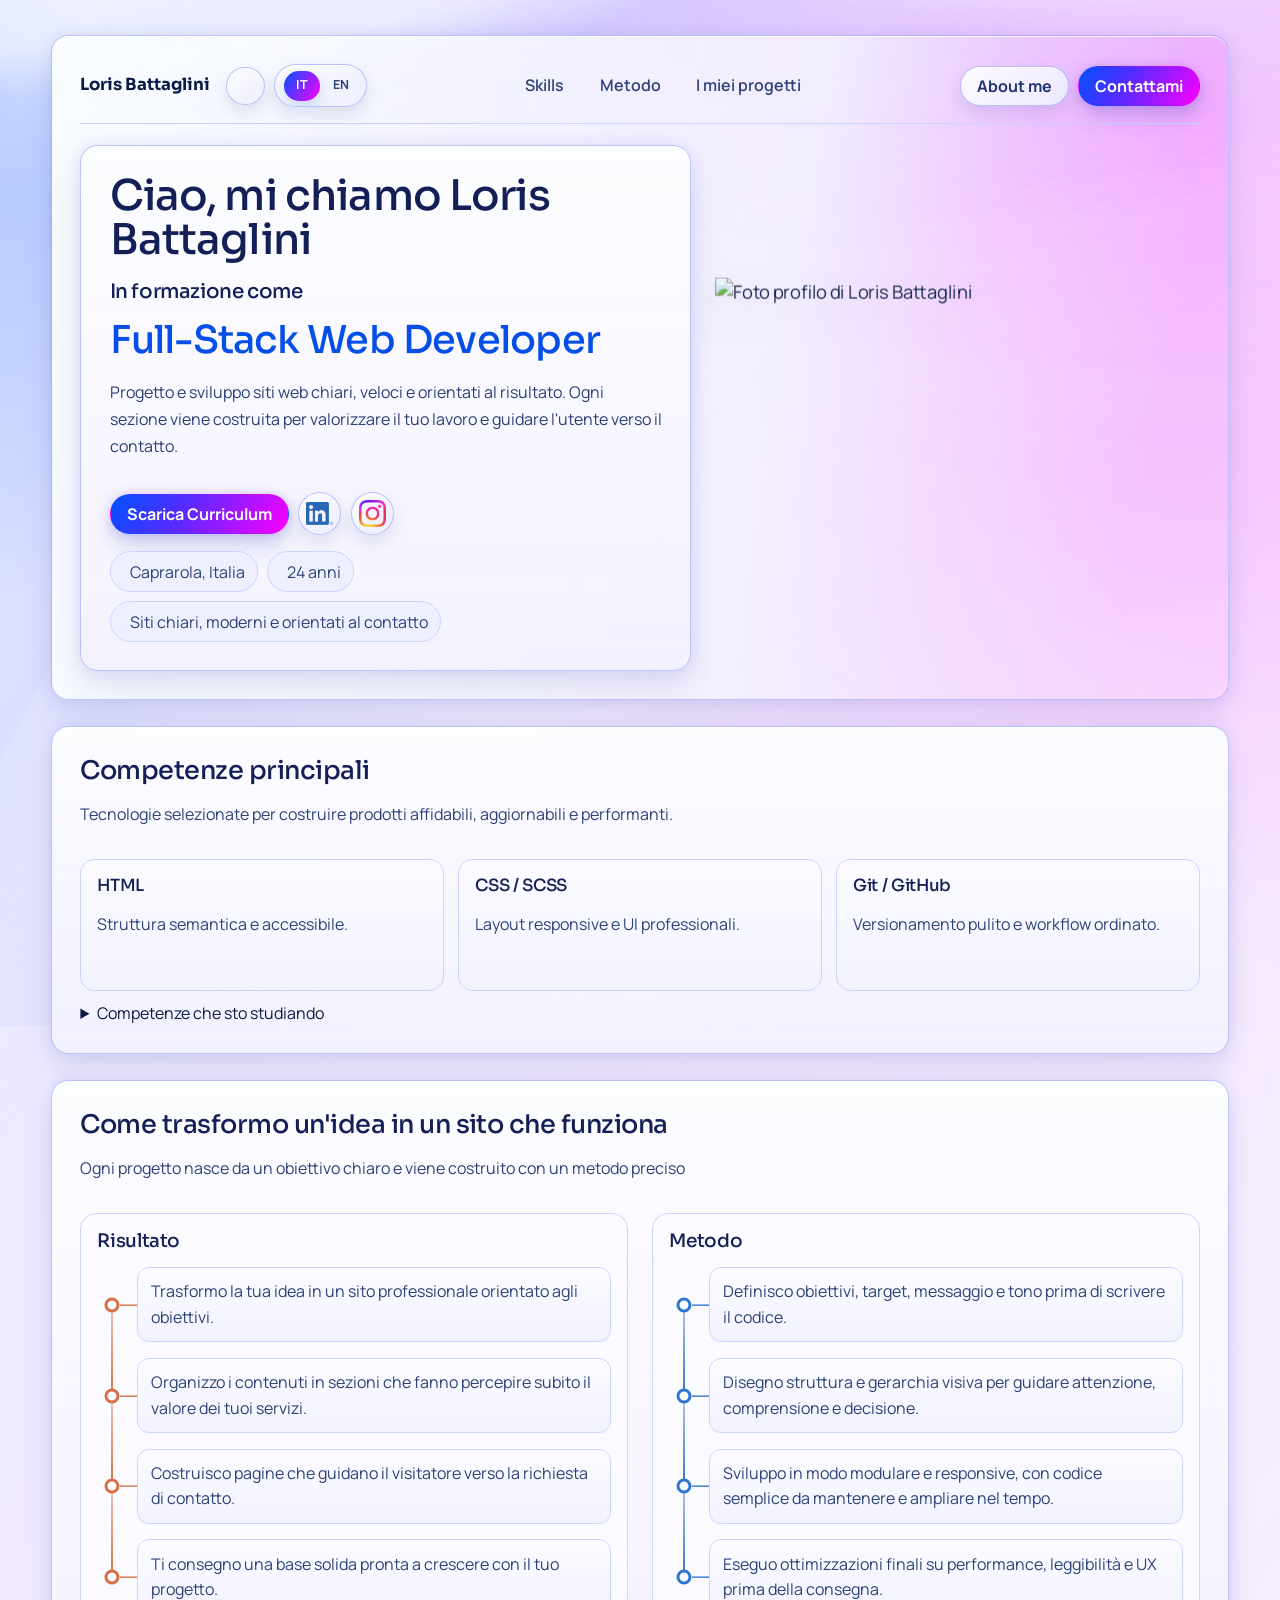
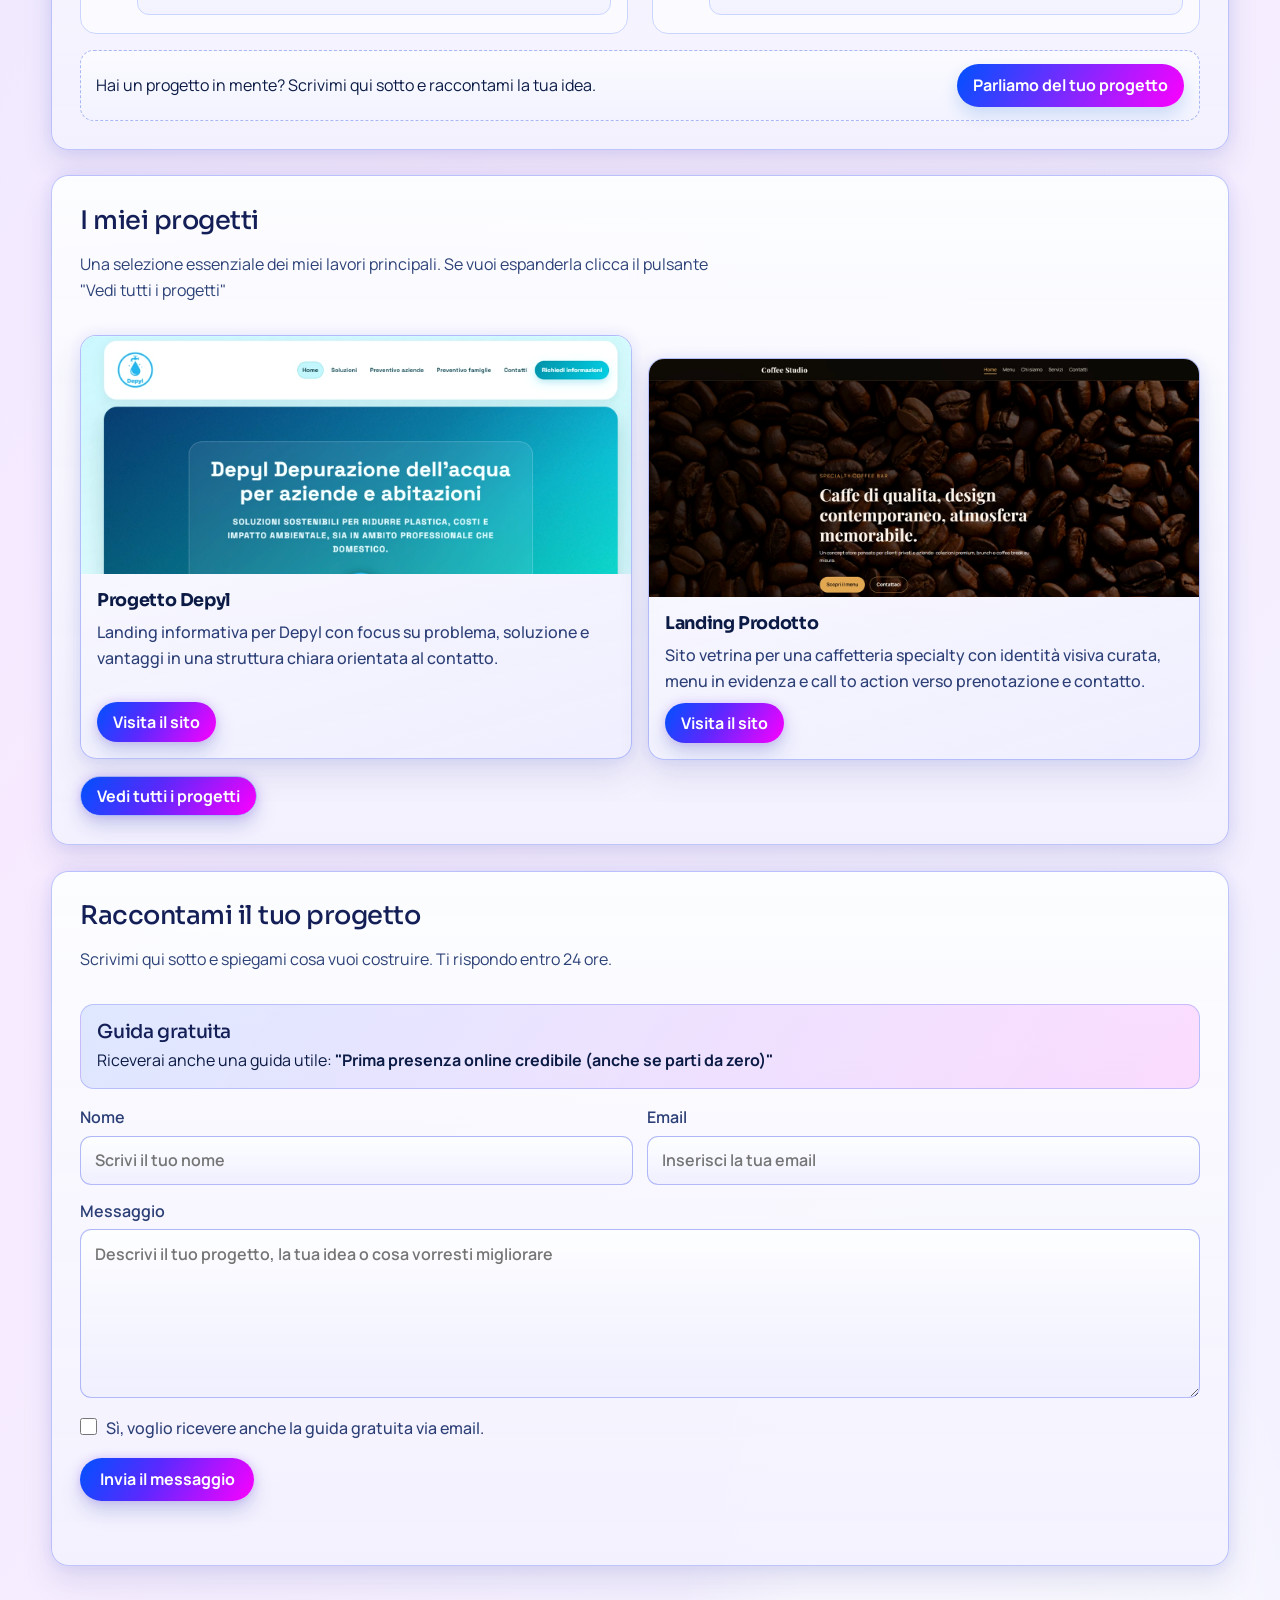
==== commit d00ddc8c: "bug rimosso animazione schermo stretto" ====
--- a/index.html
+++ b/index.html
@@ -368,7 +368,7 @@
     <footer>
       <div class="section-heading">
         <h3 data-i18n="contactHeading">Raccontami il tuo progetto</h3>
-        <p data-i18n="contactIntro">Scrivimi qui sotto e spiegami cosa vuoi costruire. Ti rispondo entro 24 ore. <br>Se preferisci, possiamo anche parlarne in una breve call.</p>
+        <p data-i18n="contactIntro">Scrivimi qui sotto e spiegami cosa vuoi costruire. <span class="contact-intro-mobile-line">Ti rispondo entro 24 ore.</span></p>
       </div>
 
       <div class="footer-lead-magnet" aria-label="Regalo di benvenuto">
@@ -513,7 +513,7 @@
         projectRestaurantText: 'High-impact showcase site for fast bookings and menu highlights.',
         inProgressButton: 'In progress',
         contactHeading: 'Tell me about your project',
-        contactIntro: 'Write below and explain what you want to build. I reply within 24 hours. <br>If you prefer, we can also discuss it in a short call.',
+        contactIntro: 'Write below and explain what you want to build. <span class="contact-intro-mobile-line">I reply within 24 hours.</span>',
         leadMagnetHeading: 'Free checklist',
         leadMagnetText: 'You will also receive a useful guide: <strong>\"Your first credible online presence (even if you are starting from zero)\"</strong>',
         formNameLabel: 'Name',
@@ -571,6 +571,12 @@
       const universeCanvas = document.querySelector('#universe-canvas');
       const reducedMotionQuery = typeof window.matchMedia === 'function'
         ? window.matchMedia('(prefers-reduced-motion: reduce)')
+        : null;
+      const coarsePointerQuery = typeof window.matchMedia === 'function'
+        ? window.matchMedia('(pointer: coarse)')
+        : null;
+      const universeAnimationDisabledQuery = typeof window.matchMedia === 'function'
+        ? window.matchMedia('(max-width: 768px), (pointer: coarse)')
         : null;
       const projectSliderStates = [];
       let activeTimer = null;
@@ -863,7 +869,29 @@
         return Math.min(max, Math.max(min, value));
       }
 
+      function isCoarsePointerDevice() {
+        return coarsePointerQuery ? coarsePointerQuery.matches : false;
+      }
+
+      function isUniverseAnimationDisabled() {
+        if (universeAnimationDisabledQuery) return universeAnimationDisabledQuery.matches;
+        return isCoarsePointerDevice();
+      }
+
+      function shouldSkipResizeStabilizer() {
+        return isCoarsePointerDevice();
+      }
+
       function stabilizeUiDuringResize() {
+        if (shouldSkipResizeStabilizer()) {
+          if (resizeStabilizerTimeoutId) {
+            window.clearTimeout(resizeStabilizerTimeoutId);
+            resizeStabilizerTimeoutId = 0;
+          }
+          document.documentElement.classList.remove('is-resizing');
+          return;
+        }
+
         document.documentElement.classList.add('is-resizing');
         if (universeState.isRunning) {
           stopUniverseAnimation(false);
@@ -1225,6 +1253,14 @@
 
       function syncUniverseParticlesState() {
         if (!universeCanvas || !universeState.context) return;
+
+        if (isUniverseAnimationDisabled()) {
+          universeCanvas.style.display = 'none';
+          stopUniverseAnimation(true);
+          return;
+        }
+
+        universeCanvas.style.display = '';
         const nextThemeMode = getUniverseThemeMode();
         const reduceMotionEnabled = reducedMotionQuery ? reducedMotionQuery.matches : false;
 
@@ -1279,6 +1315,17 @@
             reducedMotionQuery.addEventListener('change', handleReducedMotionChange);
           } else if (typeof reducedMotionQuery.addListener === 'function') {
             reducedMotionQuery.addListener(handleReducedMotionChange);
+          }
+        }
+
+        if (universeAnimationDisabledQuery) {
+          const handleUniverseViewportChange = function () {
+            syncUniverseParticlesState();
+          };
+          if (typeof universeAnimationDisabledQuery.addEventListener === 'function') {
+            universeAnimationDisabledQuery.addEventListener('change', handleUniverseViewportChange);
+          } else if (typeof universeAnimationDisabledQuery.addListener === 'function') {
+            universeAnimationDisabledQuery.addListener(handleUniverseViewportChange);
           }
         }
       }
@@ -1959,6 +2006,54 @@
         const itemCount = radialMenuItems.length;
         const dragStepThreshold = 34;
 
+        function normalizePathname(pathname) {
+          let normalized = (pathname || '/').toLowerCase().replace(/\\/g, '/');
+          if (normalized.length > 1 && normalized.endsWith('/')) {
+            normalized = normalized.slice(0, -1);
+          }
+          if (normalized.endsWith('/index.html')) {
+            normalized = normalized.slice(0, -11) || '/';
+          }
+          return normalized || '/';
+        }
+
+        function resolveInitialRadialIndex() {
+          const currentPath = normalizePathname(window.location.pathname);
+          const currentHash = (window.location.hash || '').toLowerCase();
+
+          const targets = radialMenuItems.map(function (item) {
+            const href = (item.getAttribute('href') || '').trim();
+            if (!href || href === '#') return null;
+            try {
+              const url = new URL(href, window.location.href);
+              return {
+                path: normalizePathname(url.pathname),
+                hash: (url.hash || '').toLowerCase()
+              };
+            } catch (error) {
+              return null;
+            }
+          });
+
+          if (currentHash) {
+            const hashMatchIndex = targets.findIndex(function (target) {
+              return Boolean(target) && target.path === currentPath && target.hash === currentHash;
+            });
+            if (hashMatchIndex >= 0) return hashMatchIndex;
+          }
+
+          const samePageIndex = targets.findIndex(function (target) {
+            if (!target || target.path !== currentPath) return false;
+            return target.hash === '#top' || target.hash === '' || target.hash === '#';
+          });
+          if (samePageIndex >= 0) return samePageIndex;
+
+          const markupActiveIndex = radialMenuItems.findIndex(function (item) {
+            return item.classList.contains('is-active');
+          });
+          return markupActiveIndex >= 0 ? markupActiveIndex : 0;
+        }
+
         function isPhoneViewport() {
           return window.matchMedia(PHONE_MEDIA_QUERY).matches;
         }
@@ -2191,6 +2286,7 @@
         }, { passive: true });
 
         syncWheelGeometry();
+        radialState.activeIndex = resolveInitialRadialIndex();
         renderWheel();
       }
 
--- a/assets/css/style.css
+++ b/assets/css/style.css
@@ -398,10 +398,7 @@
 
 /* Light-mode radial menu: cinematic priority and contrast */
 html:not(.theme-dark) body.radial-menu-open .radial-menu-overlay {
-  background:
-    radial-gradient(980px 620px at 14% 24%, rgba(8, 20, 72, 0.2), rgba(8, 20, 72, 0.44) 56%, rgba(6, 14, 44, 0.58) 100%),
-    radial-gradient(540px 340px at 82% 78%, rgba(253, 0, 255, 0.16), transparent 76%),
-    linear-gradient(120deg, rgba(8, 18, 38, 0.08), rgba(8, 18, 38, 0.16));
+  background: radial-gradient(980px 620px at 14% 24%, rgba(8, 20, 72, 0.2), rgba(8, 20, 72, 0.44) 56%, rgba(6, 14, 44, 0.58) 100%), radial-gradient(540px 340px at 82% 78%, rgba(253, 0, 255, 0.16), transparent 76%), linear-gradient(120deg, rgba(8, 18, 38, 0.08), rgba(8, 18, 38, 0.16));
   backdrop-filter: blur(6px) saturate(124%);
   -webkit-backdrop-filter: blur(6px) saturate(124%);
 }
@@ -489,10 +486,7 @@
 /* Dark-mode radial menu: high contrast, deep-space hierarchy */
 body.radial-menu-open.theme-dark .radial-menu-overlay,
 html.theme-dark body.radial-menu-open .radial-menu-overlay {
-  background:
-    radial-gradient(980px 620px at 14% 24%, rgba(8, 20, 48, 0.48), rgba(8, 20, 48, 0.76) 54%, rgba(3, 8, 20, 0.9) 100%),
-    radial-gradient(560px 340px at 82% 76%, rgba(82, 228, 255, 0.16), transparent 74%),
-    linear-gradient(120deg, rgba(3, 8, 18, 0.56), rgba(3, 8, 18, 0.66));
+  background: radial-gradient(980px 620px at 14% 24%, rgba(8, 20, 48, 0.48), rgba(8, 20, 48, 0.76) 54%, rgba(3, 8, 20, 0.9) 100%), radial-gradient(560px 340px at 82% 76%, rgba(82, 228, 255, 0.16), transparent 74%), linear-gradient(120deg, rgba(3, 8, 18, 0.56), rgba(3, 8, 18, 0.66));
   backdrop-filter: blur(8px) saturate(142%);
   -webkit-backdrop-filter: blur(8px) saturate(142%);
 }
@@ -508,9 +502,7 @@
   transform: translate(-22%, -44%);
   border-radius: 50%;
   pointer-events: none;
-  background:
-    radial-gradient(58% 58% at 32% 42%, rgba(96, 163, 255, 0.42), rgba(96, 163, 255, 0) 68%),
-    radial-gradient(52% 52% at 72% 72%, rgba(82, 228, 255, 0.24), rgba(82, 228, 255, 0) 72%);
+  background: radial-gradient(58% 58% at 32% 42%, rgba(96, 163, 255, 0.42), rgba(96, 163, 255, 0) 68%), radial-gradient(52% 52% at 72% 72%, rgba(82, 228, 255, 0.24), rgba(82, 228, 255, 0) 72%);
   filter: blur(30px);
   opacity: 0.92;
   z-index: -2;
@@ -601,7 +593,6 @@
     opacity: 0.76;
   }
 }
-
 @keyframes radial-light-ring-spin {
   0% {
     transform: translate(-26%, -50%) rotate(0deg);
@@ -610,7 +601,6 @@
     transform: translate(-26%, -50%) rotate(360deg);
   }
 }
-
 @keyframes radial-dark-aura-pulse {
   0% {
     transform: translate(-22%, -44%) scale(0.96);
@@ -625,7 +615,6 @@
     opacity: 0.78;
   }
 }
-
 @keyframes radial-dark-ring-spin {
   0% {
     transform: translate(-26%, -50%) rotate(360deg);
@@ -634,7 +623,6 @@
     transform: translate(-26%, -50%) rotate(0deg);
   }
 }
-
 .header-main-row {
   display: grid;
   grid-template-columns: minmax(0, 1.12fr) minmax(0, 0.88fr);
@@ -747,11 +735,12 @@
   --hero-photo-brightness: 1.06;
   --hero-photo-saturate: 0.96;
   --hero-photo-contrast: 0.95;
-  --hero-photo-wrap-scale: 1.26;
-  --hero-photo-wrap-x: -1.25%;
-  --hero-photo-wrap-y: 0.45%;
-  --hero-photo-scale: 1.16;
-  --hero-photo-y: -0.55%;
+  --hero-photo-wrap-scale: 1.35;
+  --hero-photo-wrap-x: 0%;
+  --hero-photo-nudge-x: clamp(10px, 1vw, 16px);
+  --hero-photo-wrap-y: 0.24%;
+  --hero-photo-scale: 1.14;
+  --hero-photo-y: 0.14%;
   width: min(100%, 372px);
   aspect-ratio: 4/5;
   position: relative;
@@ -883,7 +872,7 @@
 .home-hero-cutout-media {
   width: calc(var(--hero-photo-wrap-scale) * 100%);
   max-width: 530px;
-  transform: translate3d(calc(var(--hero-photo-wrap-x) - clamp(4px, 0.55vw, 7px)), calc(var(--hero-photo-wrap-y) + clamp(5px, 0.75vw, 8px)), 0);
+  transform: translate3d(calc(var(--hero-photo-wrap-x) - var(--hero-photo-nudge-x)), var(--hero-photo-wrap-y), 0);
   -webkit-mask-image: none;
   mask-image: none;
   display: block;
@@ -903,20 +892,71 @@
   filter: drop-shadow(0 12px 20px var(--hero-photo-shadow)) brightness(var(--hero-photo-brightness)) saturate(var(--hero-photo-saturate)) contrast(var(--hero-photo-contrast));
 }
 
+@media (max-width: 768px), (pointer: coarse) {
+  .right-container-header::before {
+    display: block;
+    border-width: 1.35px;
+    border-color: color-mix(in srgb, var(--hero-shell-border) 74%, var(--accent) 26%);
+    background: radial-gradient(124% 92% at 16% 14%, color-mix(in srgb, var(--hero-shell-highlight) 88%, rgba(255, 255, 255, 0.18)) 0%, rgba(255, 255, 255, 0) 58%), linear-gradient(152deg, color-mix(in srgb, var(--hero-shell-cool) 78%, var(--surface) 22%) 0%, color-mix(in srgb, var(--hero-shell-cool) 36%, var(--surface) 64%) 53%, color-mix(in srgb, var(--hero-shell-warm) 34%, var(--surface) 66%) 100%);
+    box-shadow: inset 0 1px 0 color-mix(in srgb, var(--hero-shell-highlight) 70%, transparent), inset 0 -16px 24px color-mix(in srgb, var(--hero-shell-cool) 26%, transparent), 0 14px 24px color-mix(in srgb, var(--hero-shell-shadow) 84%, rgba(20, 34, 59, 0.2));
+    opacity: 1;
+  }
+  .img-container-header::after {
+    display: block;
+    inset: 12% 16% 18% 16%;
+    opacity: 0.62;
+    filter: none;
+    transform: translateY(0);
+  }
+  .right-container-header::after {
+    display: block;
+    width: 62%;
+    height: 18%;
+    bottom: 11%;
+    opacity: 0.62;
+    filter: none;
+  }
+  .right-container-header {
+    --hero-photo-wrap-scale: 1.38;
+    --hero-photo-wrap-x: 0%;
+    --hero-photo-nudge-x: clamp(12px, 3.2vw, 20px);
+    --hero-photo-wrap-y: 0.35%;
+    --hero-photo-scale: 1.15;
+    --hero-photo-y: 0.18%;
+    --hero-photo-shadow: rgba(14, 28, 54, 0.24);
+  }
+  .img-container-header {
+    padding: clamp(6px, 1.8vw, 10px) clamp(8px, 2.4vw, 12px) clamp(10px, 2.8vw, 14px);
+  }
+  .home-hero-cutout-media {
+    transform: translate3d(calc(var(--hero-photo-wrap-x) - var(--hero-photo-nudge-x)), var(--hero-photo-wrap-y), 0);
+  }
+  .foto-loris {
+    filter: brightness(var(--hero-photo-brightness)) saturate(var(--hero-photo-saturate)) contrast(var(--hero-photo-contrast));
+    pointer-events: none;
+    user-select: none;
+    -webkit-user-drag: none;
+    -webkit-touch-callout: none;
+  }
+  .home-hero-cutout-media,
+  .right-container-header {
+    -webkit-tap-highlight-color: transparent;
+  }
+}
 @media (max-width: 1240px) {
   .right-container-header {
-    --hero-photo-wrap-scale: 1.19;
-    --hero-photo-wrap-x: -0.8%;
-    --hero-photo-wrap-y: 0.32%;
-    --hero-photo-scale: 1.11;
-    --hero-photo-y: -0.2%;
+    --hero-photo-wrap-scale: 1.36;
+    --hero-photo-wrap-x: 0%;
+    --hero-photo-nudge-x: clamp(11px, 1.6vw, 18px);
+    --hero-photo-wrap-y: 0.3%;
+    --hero-photo-scale: 1.15;
+    --hero-photo-y: 0.18%;
     width: min(100%, 356px);
   }
   .home-hero-cutout-media {
     max-width: 500px;
   }
 }
-
 @media (max-width: 992px) {
   .header-nav-row {
     flex-wrap: wrap;
@@ -933,49 +973,55 @@
     grid-template-columns: 1fr;
   }
   .right-container-header {
-    --hero-photo-wrap-scale: 1.3;
-    --hero-photo-wrap-x: -1%;
-    --hero-photo-wrap-y: 0.7%;
-    --hero-photo-scale: 1.14;
-    --hero-photo-y: 0.24%;
+    --hero-photo-wrap-scale: 1.37;
+    --hero-photo-wrap-x: 0%;
+    --hero-photo-nudge-x: clamp(12px, 2.4vw, 20px);
+    --hero-photo-wrap-y: 0.34%;
+    --hero-photo-scale: 1.15;
+    --hero-photo-y: 0.2%;
     width: min(100%, 344px);
-    justify-self: start;
+    justify-self: center;
+    margin-inline: auto;
   }
   .img-container-header {
     width: 100%;
   }
   .home-hero-cutout-media {
     width: calc(var(--hero-photo-wrap-scale) * 100%);
-    max-width: 440px;
-    transform: translate3d(calc(var(--hero-photo-wrap-x) - clamp(4px, 0.7vw, 7px)), calc(var(--hero-photo-wrap-y) + clamp(5px, 0.95vw, 8px)), 0);
+    max-width: 480px;
+    transform: translate3d(calc(var(--hero-photo-wrap-x) - var(--hero-photo-nudge-x)), var(--hero-photo-wrap-y), 0);
   }
 }
 @media (min-width: 641px) and (max-width: 992px) {
-  .has-radial-menu .header-nav {
+  .right-container-header {
+    --hero-photo-wrap-scale: 1.37;
+    --hero-photo-wrap-x: 0%;
+    --hero-photo-nudge-x: clamp(12px, 2.4vw, 20px);
+    --hero-photo-wrap-y: 0.34%;
+    --hero-photo-scale: 1.15;
+    --hero-photo-y: 0.2%;
+  }
+  .has-radial-menu .radial-menu-toggle {
     display: none;
   }
-  .has-radial-menu .radial-menu-toggle {
-    display: inline-flex;
-    z-index: 2147483646;
-  }
-  .has-radial-menu .header-nav-row {
-    flex-wrap: nowrap;
-    row-gap: 0;
-  }
-  .has-radial-menu .brand-mark {
-    margin-right: auto;
-  }
-  .has-radial-menu .header-cta-row {
-    margin-left: auto;
-  }
-}
-
+}
 .has-radial-menu.force-radial-menu .radial-menu-toggle {
   display: inline-flex;
   z-index: 2147483646;
 }
 
 @media (max-width: 640px) {
+  .right-container-header {
+    --hero-photo-wrap-scale: 1.4;
+    --hero-photo-wrap-x: 0%;
+    --hero-photo-nudge-x: clamp(14px, 4vw, 24px);
+    --hero-photo-wrap-y: 0.42%;
+    --hero-photo-scale: 1.16;
+    --hero-photo-y: 0.26%;
+  }
+  .home-hero-cutout-media {
+    transform: translate3d(calc(var(--hero-photo-wrap-x) - var(--hero-photo-nudge-x)), var(--hero-photo-wrap-y), 0);
+  }
   .has-radial-menu .header-nav-row {
     flex-wrap: nowrap;
     gap: 0.55rem;
@@ -1532,8 +1578,8 @@
   overscroll-behavior-x: contain;
   -webkit-user-select: none;
   user-select: none;
-  -webkit-mask-image: linear-gradient(90deg, transparent, #000 8%, #000 92%, transparent);
-  mask-image: linear-gradient(90deg, transparent, #000 8%, #000 92%, transparent);
+  -webkit-mask-image: linear-gradient(90deg, transparent, #000 6%, #000 94%, transparent);
+  mask-image: linear-gradient(90deg, transparent, #000 6%, #000 94%, transparent);
 }
 
 .projects-slider.is-dragging {
@@ -1545,7 +1591,6 @@
     cursor: grab;
   }
 }
-
 .projects-track {
   display: flex;
   width: max-content;
@@ -1676,6 +1721,13 @@
   margin: 0.35rem 0 0;
   color: var(--text);
   line-height: 1.6;
+}
+
+@media (max-width: 640px) {
+  .contact-intro-mobile-line {
+    display: block;
+    white-space: nowrap;
+  }
 }
 
 footer form {
@@ -1887,7 +1939,7 @@
 .about-hero-cutout-media {
   width: 118%;
   max-width: 430px;
-  transform: translateX(-2%) translateY(1%);
+  transform: translateX(-2%) translateY(clamp(12px, 2vw, 22px));
   display: block;
   background: transparent;
   position: relative;
@@ -2074,16 +2126,22 @@
 
 .about-before-after-media {
   --reveal: 50%;
-  --compare-scale: 1.42;
-  --compare-position-y: 22%;
-  --compare-offset-before: 1.4%;
-  --compare-offset-after: -1.4%;
+  --compare-scale-before: 3.95;
+  --compare-scale-after: 1.62;
+  --compare-position-before-x: 50%;
+  --compare-position-before-y: 50%;
+  --compare-position-after-x: 50%;
+  --compare-position-after-y: 50%;
+  --compare-offset-before: -2%;
+  --compare-offset-after: -12%;
+  --compare-offset-before-y: calc(19% + 10px);
+  --compare-offset-after-y: 14%;
   position: relative;
   aspect-ratio: 4/5;
   border: 1px solid var(--line);
   border-radius: 1rem;
   overflow: hidden;
-  background: var(--card-bg);
+  background: #0d1420;
   box-shadow: 0 14px 26px rgba(20, 34, 59, 0.14);
 }
 
@@ -2093,25 +2151,32 @@
   width: 100%;
   height: 100%;
   object-fit: contain;
-  object-position: 50% var(--compare-position-y);
-  padding: clamp(0.1rem, 0.45vw, 0.35rem);
-  filter: drop-shadow(0 16px 24px rgba(8, 18, 36, 0.24));
+  object-position: var(--compare-position-x, 50%) var(--compare-position-y, 50%);
+  filter: drop-shadow(0 10px 18px rgba(8, 18, 36, 0.16));
   pointer-events: none;
-  transform-origin: center top;
-  transform: translate3d(var(--compare-offset, 0), 0, 0) scale(var(--compare-scale));
+  transform-origin: center center;
+  transform: translate3d(var(--compare-offset-x, 0), var(--compare-offset-y, 0), 0) scale(var(--compare-scale, 1));
   backface-visibility: hidden;
   will-change: transform, clip-path;
 }
 
 .about-photo-before {
-  --compare-offset: var(--compare-offset-before);
+  --compare-offset-x: var(--compare-offset-before);
+  --compare-offset-y: var(--compare-offset-before-y);
+  --compare-scale: var(--compare-scale-before);
+  --compare-position-x: var(--compare-position-before-x);
+  --compare-position-y: var(--compare-position-before-y);
   z-index: 2;
   clip-path: inset(0 calc(100% - var(--reveal)) 0 0);
   -webkit-clip-path: inset(0 calc(100% - var(--reveal)) 0 0);
 }
 
 .about-photo-after {
-  --compare-offset: var(--compare-offset-after);
+  --compare-offset-x: var(--compare-offset-after);
+  --compare-offset-y: var(--compare-offset-after-y);
+  --compare-scale: var(--compare-scale-after);
+  --compare-position-x: var(--compare-position-after-x);
+  --compare-position-y: var(--compare-position-after-y);
   z-index: 1;
   clip-path: inset(0 0 0 var(--reveal));
   -webkit-clip-path: inset(0 0 0 var(--reveal));
@@ -2308,8 +2373,13 @@
     margin-inline: auto;
   }
   .about-before-after-media {
-    --compare-scale: 1.34;
-    --compare-position-y: 20%;
+    --compare-scale-before: 3.72;
+    --compare-scale-after: 1.52;
+    --compare-position-before-y: 50%;
+    --compare-position-after-y: 50%;
+    --compare-offset-before: -1.5%;
+    --compare-offset-before-y: calc(17% + 9px);
+    --compare-offset-after-y: 12%;
   }
 }
 @media (max-width: 640px) {
@@ -2332,10 +2402,14 @@
   }
   .about-before-after-media {
     aspect-ratio: 4/5;
-    --compare-scale: 1.24;
-    --compare-position-y: 18%;
-    --compare-offset-before: 1%;
-    --compare-offset-after: -1%;
+    --compare-scale-before: 3.48;
+    --compare-scale-after: 1.42;
+    --compare-position-before-y: 50%;
+    --compare-position-after-y: 50%;
+    --compare-offset-before: -1%;
+    --compare-offset-after: -10%;
+    --compare-offset-before-y: calc(15.5% + 8px);
+    --compare-offset-after-y: 11%;
   }
   .about-contact-link {
     justify-self: stretch;
@@ -2369,8 +2443,8 @@
   --bg-soft: #eef0ff;
   --surface: #f9fdff;
   --surface-strong: #f3f1ff;
-  --text: #101f4e;
-  --muted: #394d8d;
+  --text: #0b1b45;
+  --muted: #2d4278;
   --accent: #0051ff;
   --accent-2: #fd00ff;
   --line: #cad5ff;
@@ -2394,8 +2468,8 @@
   --bg-soft: #12213b;
   --surface: #10203a;
   --surface-strong: #0d1a31;
-  --text: #f2f7ff;
-  --muted: #c7d8f1;
+  --text: #f6faff;
+  --muted: #d9e7fb;
   --accent: #6ca9ff;
   --accent-2: #ffb78f;
   --line: #335079;
@@ -2431,13 +2505,7 @@
 }
 
 html:not(.theme-dark) body {
-  background:
-    radial-gradient(1160px 580px at 8% 6%, rgba(0, 81, 255, 0.2), rgba(0, 81, 255, 0) 72%),
-    radial-gradient(1100px 640px at 92% 14%, rgba(253, 0, 255, 0.13), rgba(253, 0, 255, 0) 74%),
-    radial-gradient(78% 46% at 18% -8%, rgba(255, 255, 255, 0.56) 0 24%, rgba(255, 255, 255, 0) 34%),
-    radial-gradient(82% 52% at 78% 102%, rgba(255, 255, 255, 0.46) 0 20%, rgba(255, 255, 255, 0) 31%),
-    linear-gradient(124deg, rgba(0, 81, 255, 0.04) 0%, rgba(253, 0, 255, 0.045) 48%, rgba(0, 81, 255, 0.03) 100%),
-    linear-gradient(128deg, #edf0ff 0%, #f6f4ff 44%, #fbf8ff 100%);
+  background: radial-gradient(1160px 580px at 8% 6%, rgba(0, 81, 255, 0.2), rgba(0, 81, 255, 0) 72%), radial-gradient(1100px 640px at 92% 14%, rgba(253, 0, 255, 0.13), rgba(253, 0, 255, 0) 74%), radial-gradient(78% 46% at 18% -8%, rgba(255, 255, 255, 0.56) 0 24%, rgba(255, 255, 255, 0) 34%), radial-gradient(82% 52% at 78% 102%, rgba(255, 255, 255, 0.46) 0 20%, rgba(255, 255, 255, 0) 31%), linear-gradient(124deg, rgba(0, 81, 255, 0.04) 0%, rgba(253, 0, 255, 0.045) 48%, rgba(0, 81, 255, 0.03) 100%), linear-gradient(128deg, #edf0ff 0%, #f6f4ff 44%, #fbf8ff 100%);
 }
 
 html:not(.theme-dark) body::after {
@@ -2446,25 +2514,13 @@
   inset: -10% -6% -14%;
   pointer-events: none;
   z-index: -1;
-  background:
-    radial-gradient(132% 72% at 14% -10%, rgba(255, 255, 255, 0.62) 0 31%, rgba(255, 255, 255, 0) 38%),
-    radial-gradient(126% 66% at 78% -14%, rgba(255, 255, 255, 0.58) 0 27%, rgba(255, 255, 255, 0) 36%),
-    radial-gradient(120% 62% at 42% 112%, rgba(255, 255, 255, 0.44) 0 22%, rgba(255, 255, 255, 0) 31%),
-    conic-gradient(from 208deg at 22% 36%, rgba(0, 81, 255, 0.08), rgba(0, 81, 255, 0) 30%, rgba(253, 0, 255, 0.08) 58%, rgba(253, 0, 255, 0) 80%, rgba(0, 81, 255, 0.05) 100%),
-    radial-gradient(74% 46% at 52% 2%, rgba(72, 102, 255, 0.14), rgba(72, 102, 255, 0) 72%),
-    radial-gradient(60% 36% at 86% 18%, rgba(253, 0, 255, 0.1), rgba(253, 0, 255, 0) 74%);
+  background: radial-gradient(132% 72% at 14% -10%, rgba(255, 255, 255, 0.62) 0 31%, rgba(255, 255, 255, 0) 38%), radial-gradient(126% 66% at 78% -14%, rgba(255, 255, 255, 0.58) 0 27%, rgba(255, 255, 255, 0) 36%), radial-gradient(120% 62% at 42% 112%, rgba(255, 255, 255, 0.44) 0 22%, rgba(255, 255, 255, 0) 31%), conic-gradient(from 208deg at 22% 36%, rgba(0, 81, 255, 0.08), rgba(0, 81, 255, 0) 30%, rgba(253, 0, 255, 0.08) 58%, rgba(253, 0, 255, 0) 80%, rgba(0, 81, 255, 0.05) 100%), radial-gradient(74% 46% at 52% 2%, rgba(72, 102, 255, 0.14), rgba(72, 102, 255, 0) 72%), radial-gradient(60% 36% at 86% 18%, rgba(253, 0, 255, 0.1), rgba(253, 0, 255, 0) 74%);
   opacity: 0.82;
 }
 
 body.theme-dark,
 html.theme-dark body {
-  background:
-    radial-gradient(1160px 580px at 8% 6%, rgba(92, 138, 255, 0.22), rgba(92, 138, 255, 0) 72%),
-    radial-gradient(1100px 640px at 92% 14%, rgba(188, 96, 255, 0.16), rgba(188, 96, 255, 0) 74%),
-    radial-gradient(78% 46% at 18% -8%, rgba(108, 132, 222, 0.14) 0 24%, rgba(108, 132, 222, 0) 34%),
-    radial-gradient(82% 52% at 78% 102%, rgba(90, 118, 210, 0.12) 0 20%, rgba(90, 118, 210, 0) 31%),
-    linear-gradient(124deg, rgba(96, 134, 255, 0.08) 0%, rgba(178, 108, 255, 0.08) 48%, rgba(82, 124, 255, 0.06) 100%),
-    linear-gradient(128deg, #070f1d 0%, #0b1731 44%, #091225 100%);
+  background: radial-gradient(1160px 580px at 8% 6%, rgba(92, 138, 255, 0.22), rgba(92, 138, 255, 0) 72%), radial-gradient(1100px 640px at 92% 14%, rgba(188, 96, 255, 0.16), rgba(188, 96, 255, 0) 74%), radial-gradient(78% 46% at 18% -8%, rgba(108, 132, 222, 0.14) 0 24%, rgba(108, 132, 222, 0) 34%), radial-gradient(82% 52% at 78% 102%, rgba(90, 118, 210, 0.12) 0 20%, rgba(90, 118, 210, 0) 31%), linear-gradient(124deg, rgba(96, 134, 255, 0.08) 0%, rgba(178, 108, 255, 0.08) 48%, rgba(82, 124, 255, 0.06) 100%), linear-gradient(128deg, #070f1d 0%, #0b1731 44%, #091225 100%);
 }
 
 body.theme-dark::after,
@@ -2474,13 +2530,7 @@
   inset: -10% -6% -14%;
   pointer-events: none;
   z-index: -1;
-  background:
-    radial-gradient(132% 72% at 14% -10%, rgba(118, 146, 255, 0.22) 0 31%, rgba(118, 146, 255, 0) 38%),
-    radial-gradient(126% 66% at 78% -14%, rgba(188, 96, 255, 0.18) 0 27%, rgba(188, 96, 255, 0) 36%),
-    radial-gradient(120% 62% at 42% 112%, rgba(96, 128, 244, 0.16) 0 22%, rgba(96, 128, 244, 0) 31%),
-    conic-gradient(from 208deg at 22% 36%, rgba(110, 144, 255, 0.12), rgba(110, 144, 255, 0) 30%, rgba(190, 106, 255, 0.12) 58%, rgba(190, 106, 255, 0) 80%, rgba(96, 136, 255, 0.08) 100%),
-    radial-gradient(74% 46% at 52% 2%, rgba(82, 122, 255, 0.18), rgba(82, 122, 255, 0) 72%),
-    radial-gradient(60% 36% at 86% 18%, rgba(192, 110, 255, 0.14), rgba(192, 110, 255, 0) 74%);
+  background: radial-gradient(132% 72% at 14% -10%, rgba(118, 146, 255, 0.22) 0 31%, rgba(118, 146, 255, 0) 38%), radial-gradient(126% 66% at 78% -14%, rgba(188, 96, 255, 0.18) 0 27%, rgba(188, 96, 255, 0) 36%), radial-gradient(120% 62% at 42% 112%, rgba(96, 128, 244, 0.16) 0 22%, rgba(96, 128, 244, 0) 31%), conic-gradient(from 208deg at 22% 36%, rgba(110, 144, 255, 0.12), rgba(110, 144, 255, 0) 30%, rgba(190, 106, 255, 0.12) 58%, rgba(190, 106, 255, 0) 80%, rgba(96, 136, 255, 0.08) 100%), radial-gradient(74% 46% at 52% 2%, rgba(82, 122, 255, 0.18), rgba(82, 122, 255, 0) 72%), radial-gradient(60% 36% at 86% 18%, rgba(192, 110, 255, 0.14), rgba(192, 110, 255, 0) 74%);
   opacity: 0.76;
 }
 
@@ -2496,10 +2546,35 @@
   pointer-events: none;
   background: linear-gradient(transparent 97%, var(--grid-line) 98%), linear-gradient(90deg, transparent 97%, var(--grid-line) 98%);
   background-size: 42px 42px;
-  opacity: 0.2;
+  opacity: 0.14;
   z-index: -1;
 }
 
+@media (max-width: 768px), (pointer: coarse) {
+  body::before {
+    opacity: 0.09;
+  }
+  html:not(.theme-dark) body::after,
+  body.theme-dark::after,
+  html.theme-dark body::after {
+    opacity: 0.66;
+  }
+  .universe-canvas {
+    display: none !important;
+  }
+  html:not(.theme-dark) body header,
+  html:not(.theme-dark) body section,
+  html:not(.theme-dark) body footer,
+  body.theme-dark header,
+  body.theme-dark section,
+  body.theme-dark footer,
+  html.theme-dark body header,
+  html.theme-dark body section,
+  html.theme-dark body footer {
+    backdrop-filter: none;
+    -webkit-backdrop-filter: none;
+  }
+}
 html.is-resizing *,
 html.is-resizing *::before,
 html.is-resizing *::after {
@@ -2529,6 +2604,14 @@
   opacity: 0 !important;
 }
 
+@media (max-width: 768px), (pointer: coarse) {
+  html.is-resizing .right-container-header::before {
+    opacity: 1 !important;
+  }
+  html.is-resizing .right-container-header::after {
+    opacity: 0.62 !important;
+  }
+}
 .universe-canvas {
   position: fixed;
   inset: 0;
@@ -2543,25 +2626,21 @@
 }
 
 html:not(.theme-dark) body .universe-canvas {
-  opacity: 0.9;
+  opacity: 0.68;
   mix-blend-mode: screen;
-  filter:
-    saturate(154%)
-    brightness(1.07)
-    contrast(105%)
-    drop-shadow(0 0 3px rgba(86, 126, 255, 0.56));
+  filter: saturate(154%) brightness(1.07) contrast(105%) drop-shadow(0 0 3px rgba(86, 126, 255, 0.56));
 }
 
 body.theme-dark .universe-canvas,
 html.theme-dark body .universe-canvas {
-  opacity: 1;
+  opacity: 0.86;
   filter: saturate(126%) contrast(112%);
 }
 
 html:not(.theme-dark) body header,
 html:not(.theme-dark) body section,
 html:not(.theme-dark) body footer {
-  background: linear-gradient(180deg, rgba(252, 253, 255, 0.9), rgba(243, 241, 255, 0.84));
+  background: linear-gradient(180deg, rgba(252, 253, 255, 0.96), rgba(243, 241, 255, 0.93));
   border-color: rgba(141, 154, 248, 0.56);
   box-shadow: 0 16px 30px rgba(49, 63, 136, 0.12), 0 0 16px rgba(95, 88, 246, 0.11), inset 0 1px 0 rgba(255, 255, 255, 0.78);
   backdrop-filter: blur(1.2px) saturate(118%);
@@ -2597,7 +2676,7 @@
 html:not(.theme-dark) body footer label,
 html:not(.theme-dark) body .lead-magnet-consent,
 html:not(.theme-dark) body .projects-expand-row p {
-  color: #3b4b8a;
+  color: #2c3f76;
 }
 
 html:not(.theme-dark) body .header-icon-btn,
@@ -2708,7 +2787,7 @@
 html.theme-dark body header,
 html.theme-dark body section,
 html.theme-dark body footer {
-  background: linear-gradient(180deg, rgba(16, 32, 58, 0.9), rgba(10, 24, 46, 0.86));
+  background: linear-gradient(180deg, rgba(16, 32, 58, 0.94), rgba(10, 24, 46, 0.9));
   backdrop-filter: blur(1.6px) saturate(116%);
   -webkit-backdrop-filter: blur(1.6px) saturate(116%);
 }
@@ -2769,7 +2848,6 @@
     background: linear-gradient(102deg, rgba(16, 32, 58, 0.9) 0%, rgba(10, 24, 46, 0.84) 60%, rgba(10, 24, 46, 0.34) 76%, rgba(10, 24, 46, 0.06) 92%);
   }
 }
-
 .section-focus {
   border-color: rgba(47, 118, 210, 0.62);
   box-shadow: 0 0 0 4px rgba(47, 118, 210, 0.2), 0 26px 46px rgba(20, 34, 59, 0.16);
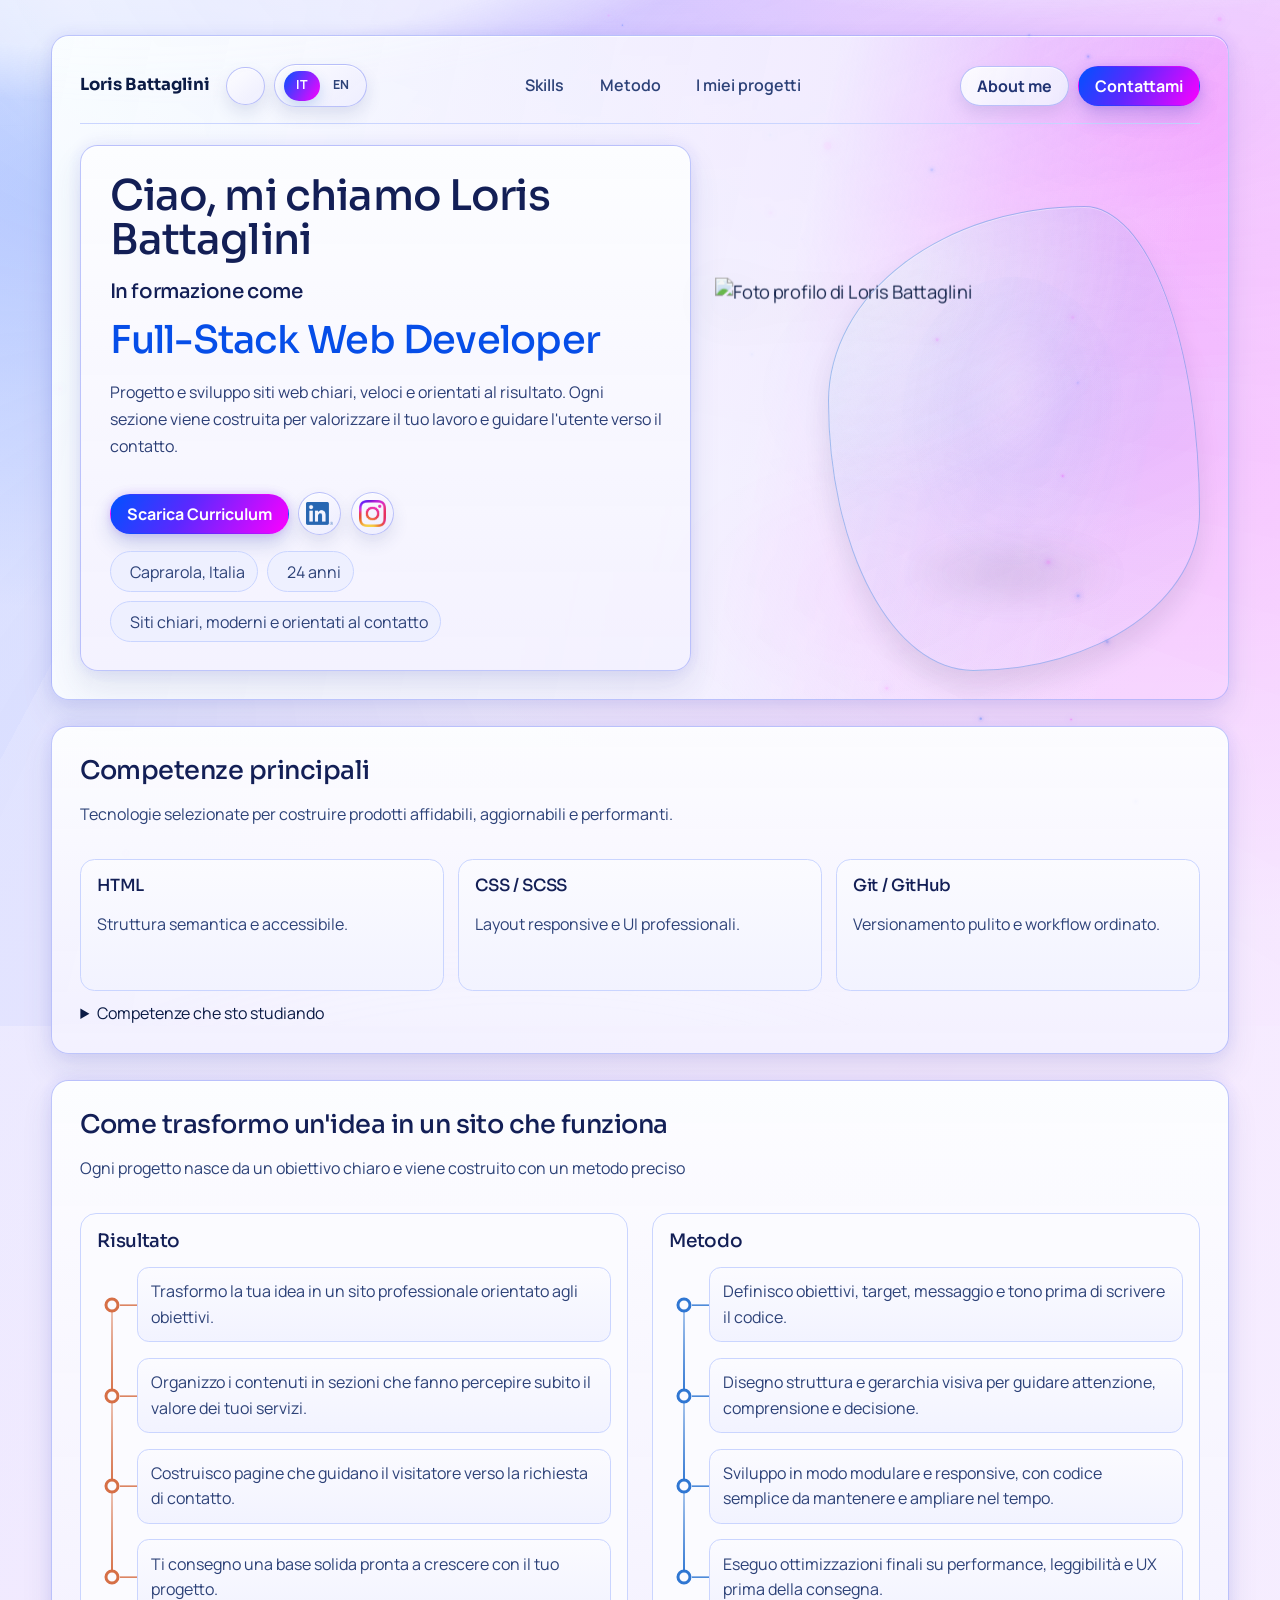
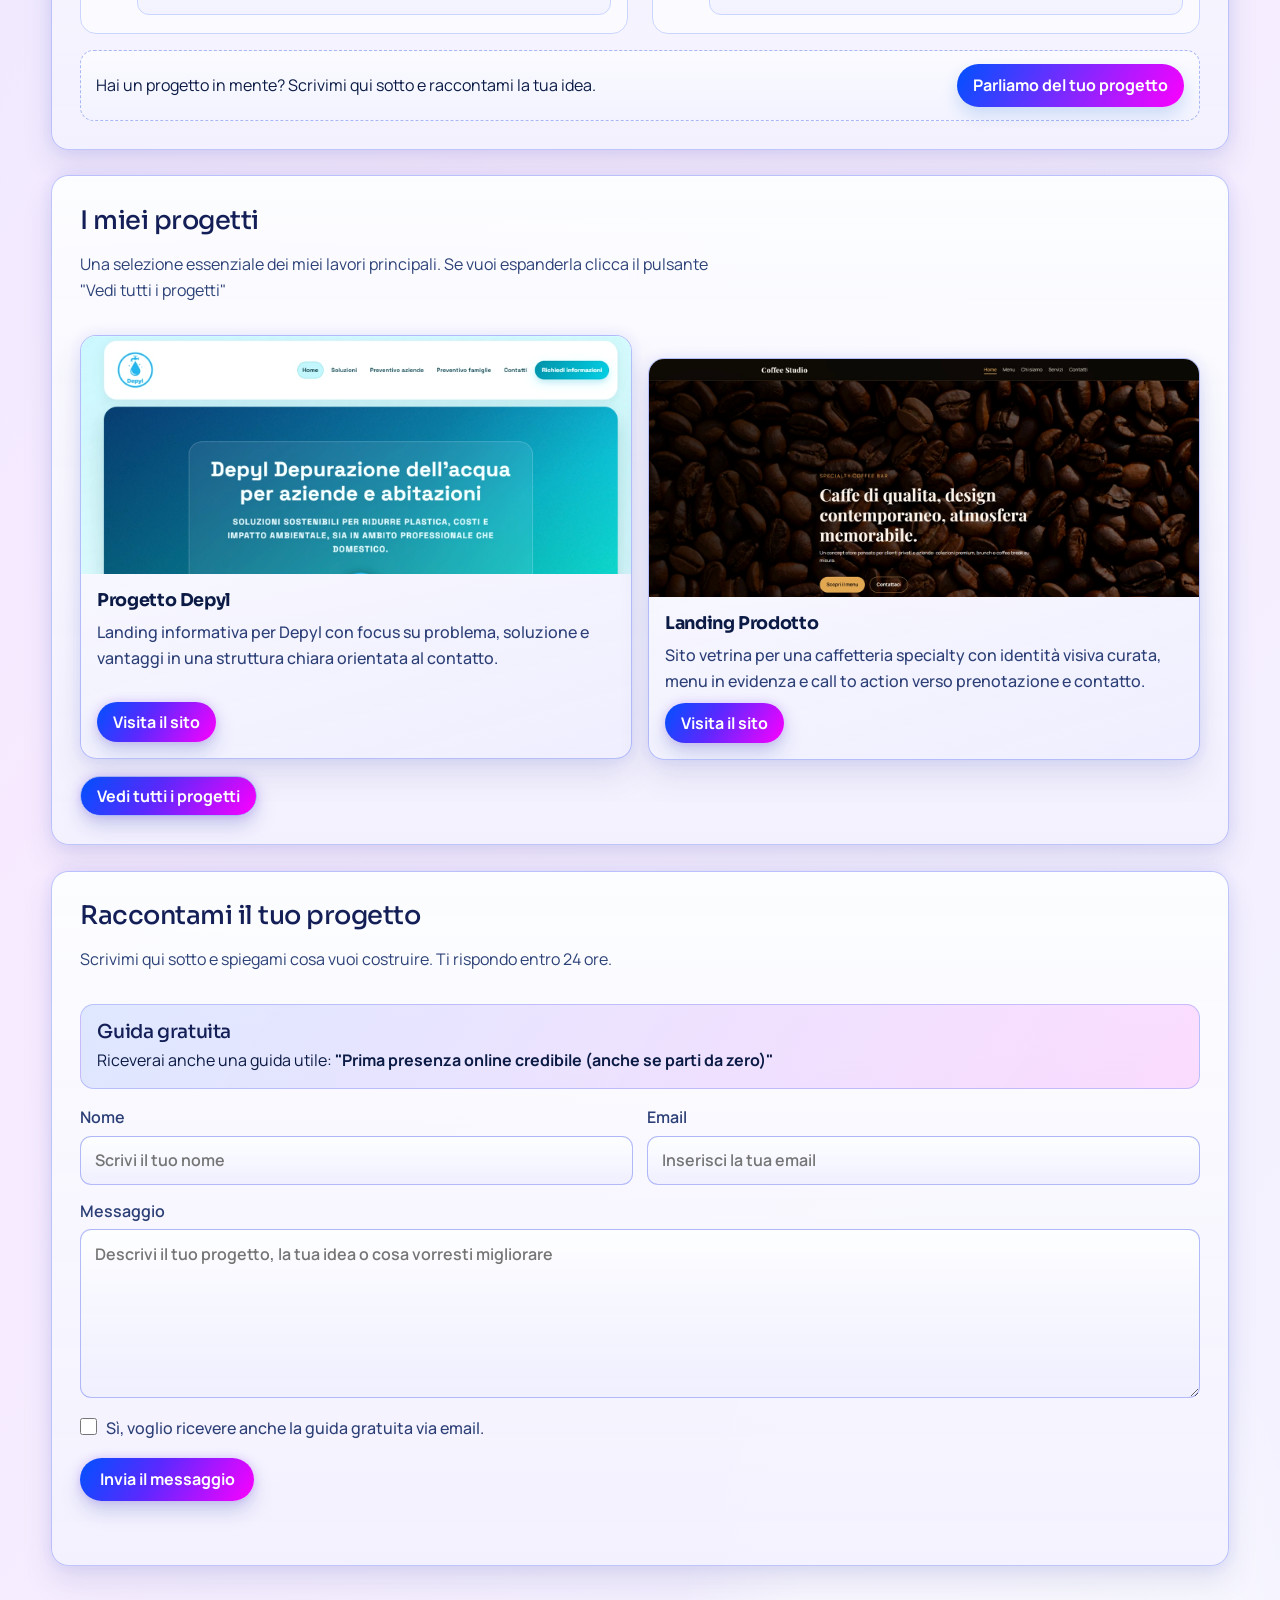
==== commit b96cc2b7: "Force OG image refresh with v5" ====
--- a/index.html
+++ b/index.html
@@ -4,6 +4,22 @@
   <meta charset="UTF-8">
   <meta name="viewport" content="width=device-width, initial-scale=1.0">
   <title>Loris Battaglini | Full-Stack Web Developer</title>
+  <meta name="description" content="Portfolio di Loris Battaglini, Full-Stack Web Developer: progetti web chiari, veloci e orientati al risultato.">
+  <link rel="canonical" href="https://loris-battaglini.github.io/">
+  <meta property="og:type" content="website">
+  <meta property="og:site_name" content="Loris Battaglini Portfolio">
+  <meta property="og:locale" content="it_IT">
+  <meta property="og:title" content="Loris Battaglini | Full-Stack Web Developer">
+  <meta property="og:description" content="I tuoi sogni, il mio metodo: trasformiamoli in un sito che porta contatti.">
+  <meta property="og:url" content="https://loris-battaglini.github.io/">
+  <meta property="og:image" content="https://loris-battaglini.github.io/assets/img/social/about-og-cover-v5.png">
+  <meta property="og:image:width" content="1200">
+  <meta property="og:image:height" content="630">
+  <meta property="og:image:alt" content="Loris Battaglini con manifesto: Credo nel costruire prima di parlare">
+  <meta name="twitter:card" content="summary_large_image">
+  <meta name="twitter:title" content="Loris Battaglini | Full-Stack Web Developer">
+  <meta name="twitter:description" content="I tuoi sogni, il mio metodo: trasformiamoli in un sito che porta contatti.">
+  <meta name="twitter:image" content="https://loris-battaglini.github.io/assets/img/social/about-og-cover-v5.png">
   <link rel="apple-touch-icon" sizes="180x180" href="assets/img/favicon/favicon_io/apple-touch-icon.png">
   <link rel="icon" type="image/png" sizes="32x32" href="assets/img/favicon/favicon_io/favicon-32x32.png">
   <link rel="icon" type="image/png" sizes="16x16" href="assets/img/favicon/favicon_io/favicon-16x16.png">
@@ -255,7 +271,7 @@
           <div class="card-body">
             <h5 class="card-title" data-i18n="projectDepylTitle">Progetto Depyl</h5>
             <p class="card-text" data-i18n="projectDepylText">Landing informativa per Depyl con focus su problema, soluzione e vantaggi in una struttura chiara orientata al contatto.</p>
-            <a href="https://lorispc11052001-stack.github.io/depyl-per-portfolio/" class="btn btn-primary" target="_blank" rel="noopener noreferrer" data-i18n="projectVisitButton">Visita il sito</a>
+            <a href="https://loris-battaglini.github.io/depyl-per-portfolio/" class="btn btn-primary" target="_blank" rel="noopener noreferrer" data-i18n="projectVisitButton">Visita il sito</a>
           </div>
         </article>
 
@@ -264,7 +280,7 @@
           <div class="card-body">
             <h5 class="card-title" data-i18n="projectCoffeeTitle">Landing Prodotto</h5>
             <p class="card-text" data-i18n="projectCoffeeText">Sito vetrina per una caffetteria specialty con identità visiva curata, menu in evidenza e call to action verso prenotazione e contatto.</p>
-            <a href="https://lorispc11052001-stack.github.io/Coffe-Studio/" class="btn btn-primary" target="_blank" rel="noopener noreferrer" data-i18n="projectVisitButton">Visita il sito</a>
+            <a href="https://loris-battaglini.github.io/Coffe-Studio/" class="btn btn-primary" target="_blank" rel="noopener noreferrer" data-i18n="projectVisitButton">Visita il sito</a>
           </div>
         </article>
       </div>
@@ -291,7 +307,7 @@
                   <div class="card-body">
                     <h5 class="card-title" data-i18n="projectDepylTitle">Progetto Depyl</h5>
                     <p class="card-text" data-i18n="projectDepylText">Landing informativa per Depyl con focus su problema, soluzione e vantaggi in una struttura chiara orientata al contatto.</p>
-                    <a href="https://lorispc11052001-stack.github.io/depyl-per-portfolio/" class="btn btn-primary" target="_blank" rel="noopener noreferrer" data-i18n="projectVisitButton">Visita il sito</a>
+                    <a href="https://loris-battaglini.github.io/depyl-per-portfolio/" class="btn btn-primary" target="_blank" rel="noopener noreferrer" data-i18n="projectVisitButton">Visita il sito</a>
                   </div>
                 </article>
 
@@ -300,7 +316,7 @@
                   <div class="card-body">
                     <h5 class="card-title" data-i18n="projectCoffeeTitle">Landing Prodotto</h5>
                     <p class="card-text" data-i18n="projectCoffeeText">Sito vetrina per una caffetteria specialty con identità visiva curata, menu in evidenza e call to action verso prenotazione e contatto.</p>
-                    <a href="https://lorispc11052001-stack.github.io/Coffe-Studio/" class="btn btn-primary" target="_blank" rel="noopener noreferrer" data-i18n="projectVisitButton">Visita il sito</a>
+                    <a href="https://loris-battaglini.github.io/Coffe-Studio/" class="btn btn-primary" target="_blank" rel="noopener noreferrer" data-i18n="projectVisitButton">Visita il sito</a>
                   </div>
                 </article>
               </div>
@@ -379,7 +395,7 @@
         </p>
       </div>
 
-      <form action="#" method="post" id="form" data-emailjs-public-key="T2bpxcVtjxQ6zZcn9" data-emailjs-service-id="service_ic7rh6l" data-emailjs-template-id="template_lov96ss" data-emailjs-autoreply-template-id="template_deuf5cu" data-emailjs-autoreply-template-id-en="" data-checklist-url="https://lorispc11052001-stack.github.io/portfolio-personale/assets/html/guida-presenza-online.html" data-checklist-url-en="https://lorispc11052001-stack.github.io/portfolio-personale/assets/html/guida-presenza-online-en.html" data-success-url="assets/html/form-success.html">
+      <form action="#" method="post" id="form" data-emailjs-public-key="T2bpxcVtjxQ6zZcn9" data-emailjs-service-id="service_ic7rh6l" data-emailjs-template-id="template_lov96ss" data-emailjs-autoreply-template-id="template_deuf5cu" data-emailjs-autoreply-template-id-en="" data-checklist-url="assets/html/guida-presenza-online.html" data-checklist-url-en="assets/html/guida-presenza-online-en.html" data-success-url="assets/html/form-success.html">
         <label for="text">
           <span data-i18n="formNameLabel">Nome</span>
           <input type="text" placeholder="Scrivi il tuo nome" id="text" name="nome-utente" autocomplete="name" minlength="2" required data-i18n-placeholder="formNamePlaceholder">
@@ -1554,7 +1570,7 @@
         projectAnimationLastTime = now;
 
         projectSliderStates.forEach(function (state) {
-          if (!state.isVisible || state.isAutoPaused || state.isManualAnimating) return;
+          if (!state.isVisible || state.isAutoPaused || state.isInteractionPaused || state.isManualAnimating) return;
           state.offset -= state.speed * elapsed;
           normalizeForwardLoop(state);
           applyLaneTransform(state);
@@ -1596,6 +1612,7 @@
             lane: lane,
             toggleButton: toggleButton,
             isAutoPaused: false,
+            isInteractionPaused: false,
             isManualAnimating: false,
             isVisible: false,
             offset: 0,
@@ -1617,8 +1634,42 @@
             }
           });
 
+          if ('PointerEvent' in window) {
+            slider.addEventListener('pointerenter', function (event) {
+              if (event.pointerType !== 'mouse') return;
+              state.isInteractionPaused = true;
+            });
+
+            slider.addEventListener('pointerleave', function (event) {
+              if (event.pointerType !== 'mouse') return;
+              state.isInteractionPaused = false;
+            });
+          } else {
+            slider.addEventListener('mouseenter', function () {
+              state.isInteractionPaused = true;
+            });
+
+            slider.addEventListener('mouseleave', function () {
+              state.isInteractionPaused = false;
+            });
+          }
+
+          slider.addEventListener('focusin', function () {
+            state.isInteractionPaused = true;
+          });
+
+          slider.addEventListener('focusout', function (event) {
+            if (event.relatedTarget && slider.contains(event.relatedTarget)) return;
+            state.isInteractionPaused = false;
+          });
+
           (function enableSliderSwipe() {
             let ignoreNextClick = false;
+            const interactiveSelector = 'a[href], button, input, select, textarea, label, [role="button"]';
+
+            function isInteractiveElement(target) {
+              return target instanceof Element && Boolean(target.closest(interactiveSelector));
+            }
 
             function getSwipeThreshold() {
               const firstCard = state.lane.firstElementChild;
@@ -1667,6 +1718,7 @@
               slider.addEventListener('pointerdown', function (event) {
                 if (typeof event.button === 'number' && event.button !== 0) return;
                 if (state.isManualAnimating) return;
+                if (isInteractiveElement(event.target)) return;
                 pointerSwipe.isTracking = true;
                 pointerSwipe.pointerId = event.pointerId;
                 pointerSwipe.startX = event.clientX;
@@ -1774,6 +1826,7 @@
             slider.addEventListener('touchstart', function (event) {
               if (!event.touches || event.touches.length === 0) return;
               if (state.isManualAnimating) return;
+              if (isInteractiveElement(event.target)) return;
               const primaryTouch = event.touches[0];
               touchSwipe.isTracking = true;
               touchSwipe.touchId = primaryTouch.identifier;
@@ -1879,6 +1932,7 @@
           setupProjectSliders();
           projectSliderStates.forEach(function (state) {
             state.isVisible = true;
+            state.isInteractionPaused = false;
             updateSliderEdgeOffset(state);
             snapLaneToCenter(state, 0);
             applyLaneTransform(state);
@@ -1889,6 +1943,7 @@
 
         projectSliderStates.forEach(function (state) {
           state.isVisible = false;
+          state.isInteractionPaused = false;
         });
         stopProjectAnimationLoop();
       }
@@ -1926,7 +1981,7 @@
         activeTimer = setTimeout(function () {
           section.classList.remove('section-focus');
           if (activeSection === section) activeSection = null;
-        }, 1700);
+        }, 1050);
       }
 
       function navigateToTarget(targetId) {
@@ -1945,7 +2000,7 @@
 
         setTimeout(function () {
           highlightSection(targetId);
-        }, useDefaultTopScroll ? 360 : 460);
+        }, useDefaultTopScroll ? 180 : 240);
 
         return true;
       }
--- a/assets/css/style.css
+++ b/assets/css/style.css
@@ -2859,6 +2859,10 @@
 .section-focus .metodo-track,
 .section-focus .metodo-item p,
 .section-focus .project-card,
+.section-focus .footer-lead-magnet,
+.section-focus > label:not(.form-honeypot),
+.section-focus form > label:not(.form-honeypot),
+.section-focus .lead-magnet-consent,
 .section-focus form,
 .section-focus input,
 .section-focus textarea {
@@ -2867,11 +2871,58 @@
   animation: section-inner-focus-fade 1.35s ease;
 }
 
+.section-focus .footer-lead-magnet,
+.section-focus > label:not(.form-honeypot),
+.section-focus form > label:not(.form-honeypot),
+.section-focus .lead-magnet-consent {
+  border-radius: 0.85rem;
+}
+
 .section-focus .project-card,
 .section-focus .skill-inside-container,
 .section-focus .metodo-track,
-.section-focus .metodo-item p {
+.section-focus .metodo-item p,
+.section-focus .footer-lead-magnet,
+.section-focus > label:not(.form-honeypot),
+.section-focus form > label:not(.form-honeypot),
+.section-focus .lead-magnet-consent {
   background: linear-gradient(180deg, var(--card-bg), var(--card-bg-soft));
+}
+
+body.theme-dark .section-focus,
+html.theme-dark body .section-focus {
+  border-color: rgba(239, 247, 255, 0.96);
+  box-shadow: 0 0 0 2px rgba(239, 247, 255, 0.4), 0 0 14px rgba(220, 240, 255, 0.24), 0 18px 34px rgba(6, 18, 36, 0.48);
+  animation: section-focus-fade-dark 0.9s ease;
+}
+
+body.theme-dark .section-focus .skill-inside-container,
+body.theme-dark .section-focus .learning-dropdown,
+body.theme-dark .section-focus .metodo-track,
+body.theme-dark .section-focus .metodo-item p,
+body.theme-dark .section-focus .project-card,
+body.theme-dark .section-focus .footer-lead-magnet,
+body.theme-dark .section-focus > label:not(.form-honeypot),
+body.theme-dark .section-focus form > label:not(.form-honeypot),
+body.theme-dark .section-focus .lead-magnet-consent,
+body.theme-dark .section-focus form,
+body.theme-dark .section-focus input,
+body.theme-dark .section-focus textarea,
+html.theme-dark body .section-focus .skill-inside-container,
+html.theme-dark body .section-focus .learning-dropdown,
+html.theme-dark body .section-focus .metodo-track,
+html.theme-dark body .section-focus .metodo-item p,
+html.theme-dark body .section-focus .project-card,
+html.theme-dark body .section-focus .footer-lead-magnet,
+html.theme-dark body .section-focus > label:not(.form-honeypot),
+html.theme-dark body .section-focus form > label:not(.form-honeypot),
+html.theme-dark body .section-focus .lead-magnet-consent,
+html.theme-dark body .section-focus form,
+html.theme-dark body .section-focus input,
+html.theme-dark body .section-focus textarea {
+  border-color: rgba(239, 247, 255, 0.68);
+  box-shadow: 0 0 0 1px rgba(239, 247, 255, 0.24), 0 0 10px rgba(220, 240, 255, 0.14);
+  animation: section-inner-focus-fade-dark 0.84s ease;
 }
 
 @keyframes section-focus-fade {
@@ -2894,6 +2945,30 @@
   }
   100% {
     box-shadow: 0 0 0 2px rgba(47, 118, 210, 0.1);
+  }
+}
+
+@keyframes section-focus-fade-dark {
+  0% {
+    box-shadow: 0 0 0 0 rgba(239, 247, 255, 0.56), 0 14px 28px rgba(6, 18, 36, 0.42);
+  }
+  60% {
+    box-shadow: 0 0 0 5px rgba(239, 247, 255, 0.24), 0 0 18px rgba(220, 240, 255, 0.2), 0 22px 40px rgba(6, 18, 36, 0.56);
+  }
+  100% {
+    box-shadow: 0 0 0 2px rgba(239, 247, 255, 0.4), 0 0 14px rgba(220, 240, 255, 0.24), 0 18px 34px rgba(6, 18, 36, 0.48);
+  }
+}
+
+@keyframes section-inner-focus-fade-dark {
+  0% {
+    box-shadow: 0 0 0 0 rgba(239, 247, 255, 0.38);
+  }
+  70% {
+    box-shadow: 0 0 0 2px rgba(239, 247, 255, 0.12);
+  }
+  100% {
+    box-shadow: 0 0 0 1px rgba(239, 247, 255, 0.24), 0 0 10px rgba(220, 240, 255, 0.14);
   }
 }
 .section-heading {
@@ -3028,4 +3103,3 @@
   color: color-mix(in srgb, var(--accent) 84%, #26406e 16%);
 }
 
-/*# sourceMappingURL=style.css.map */
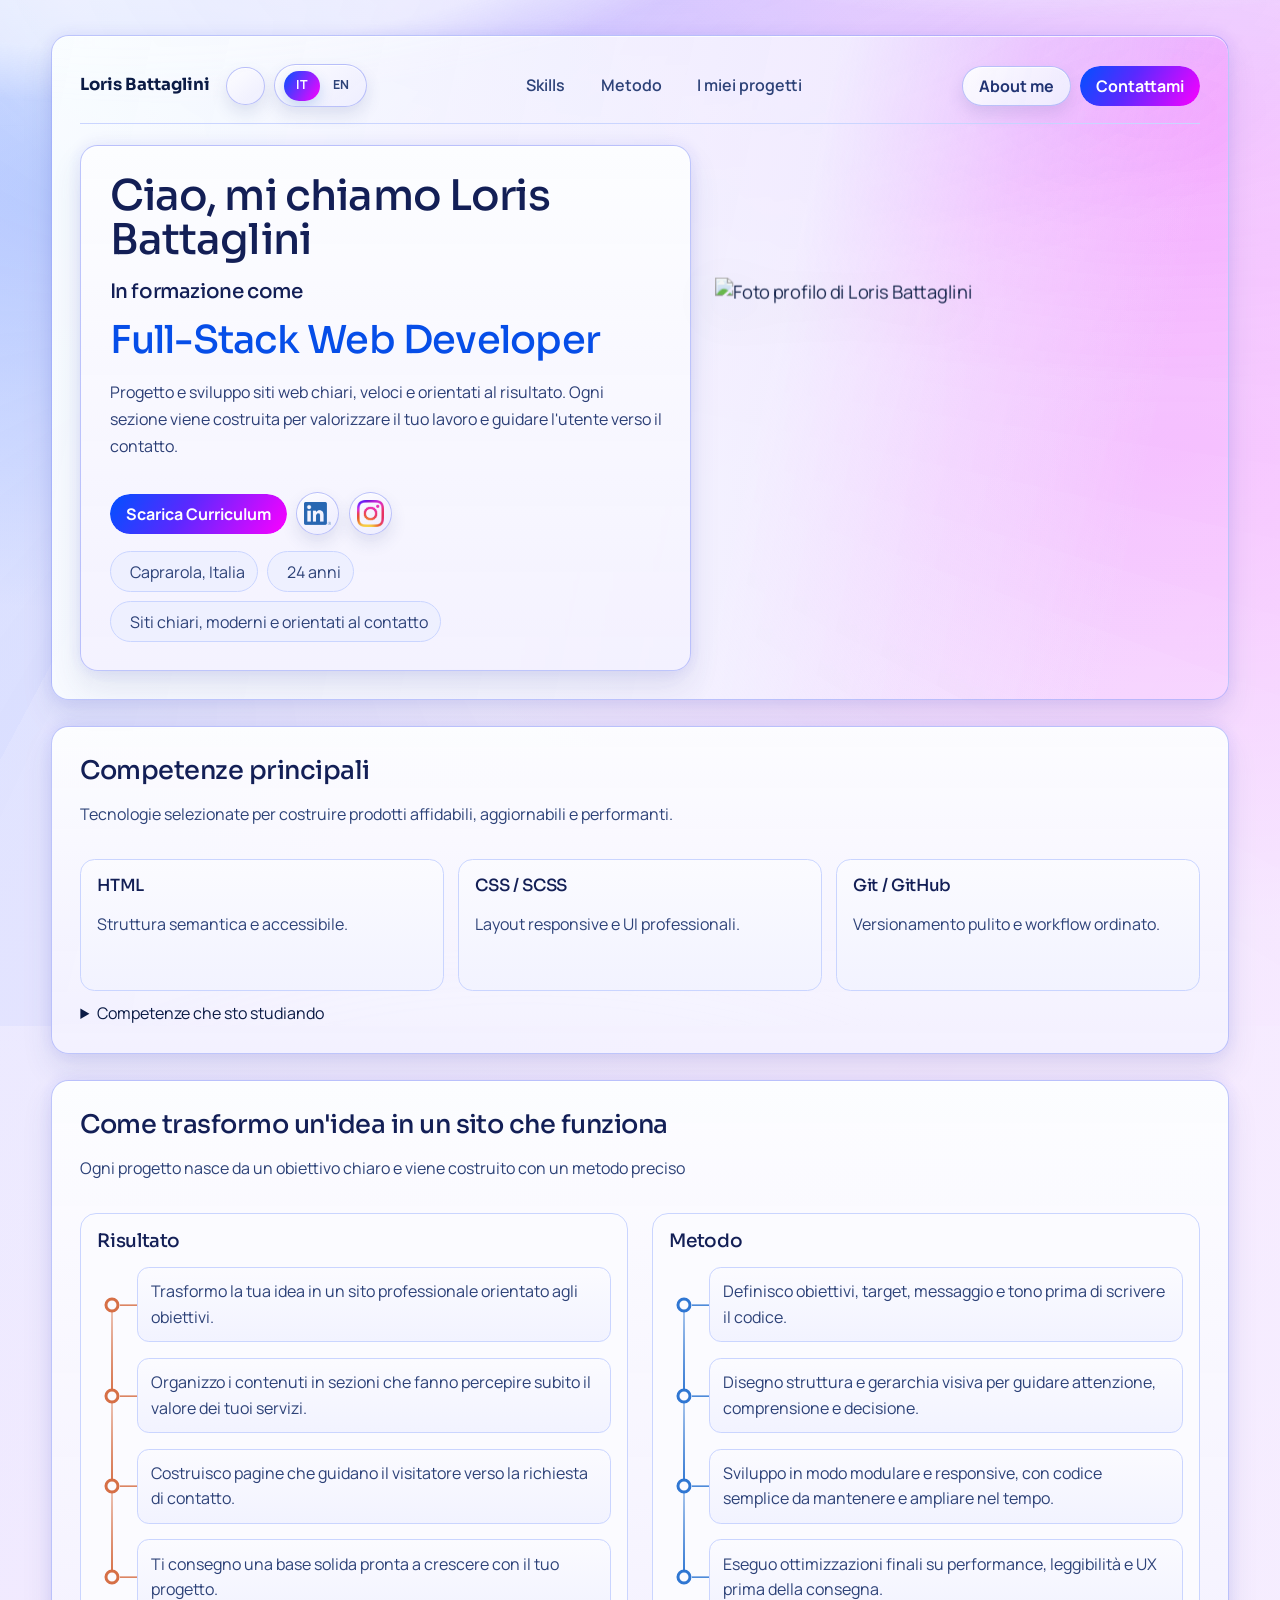
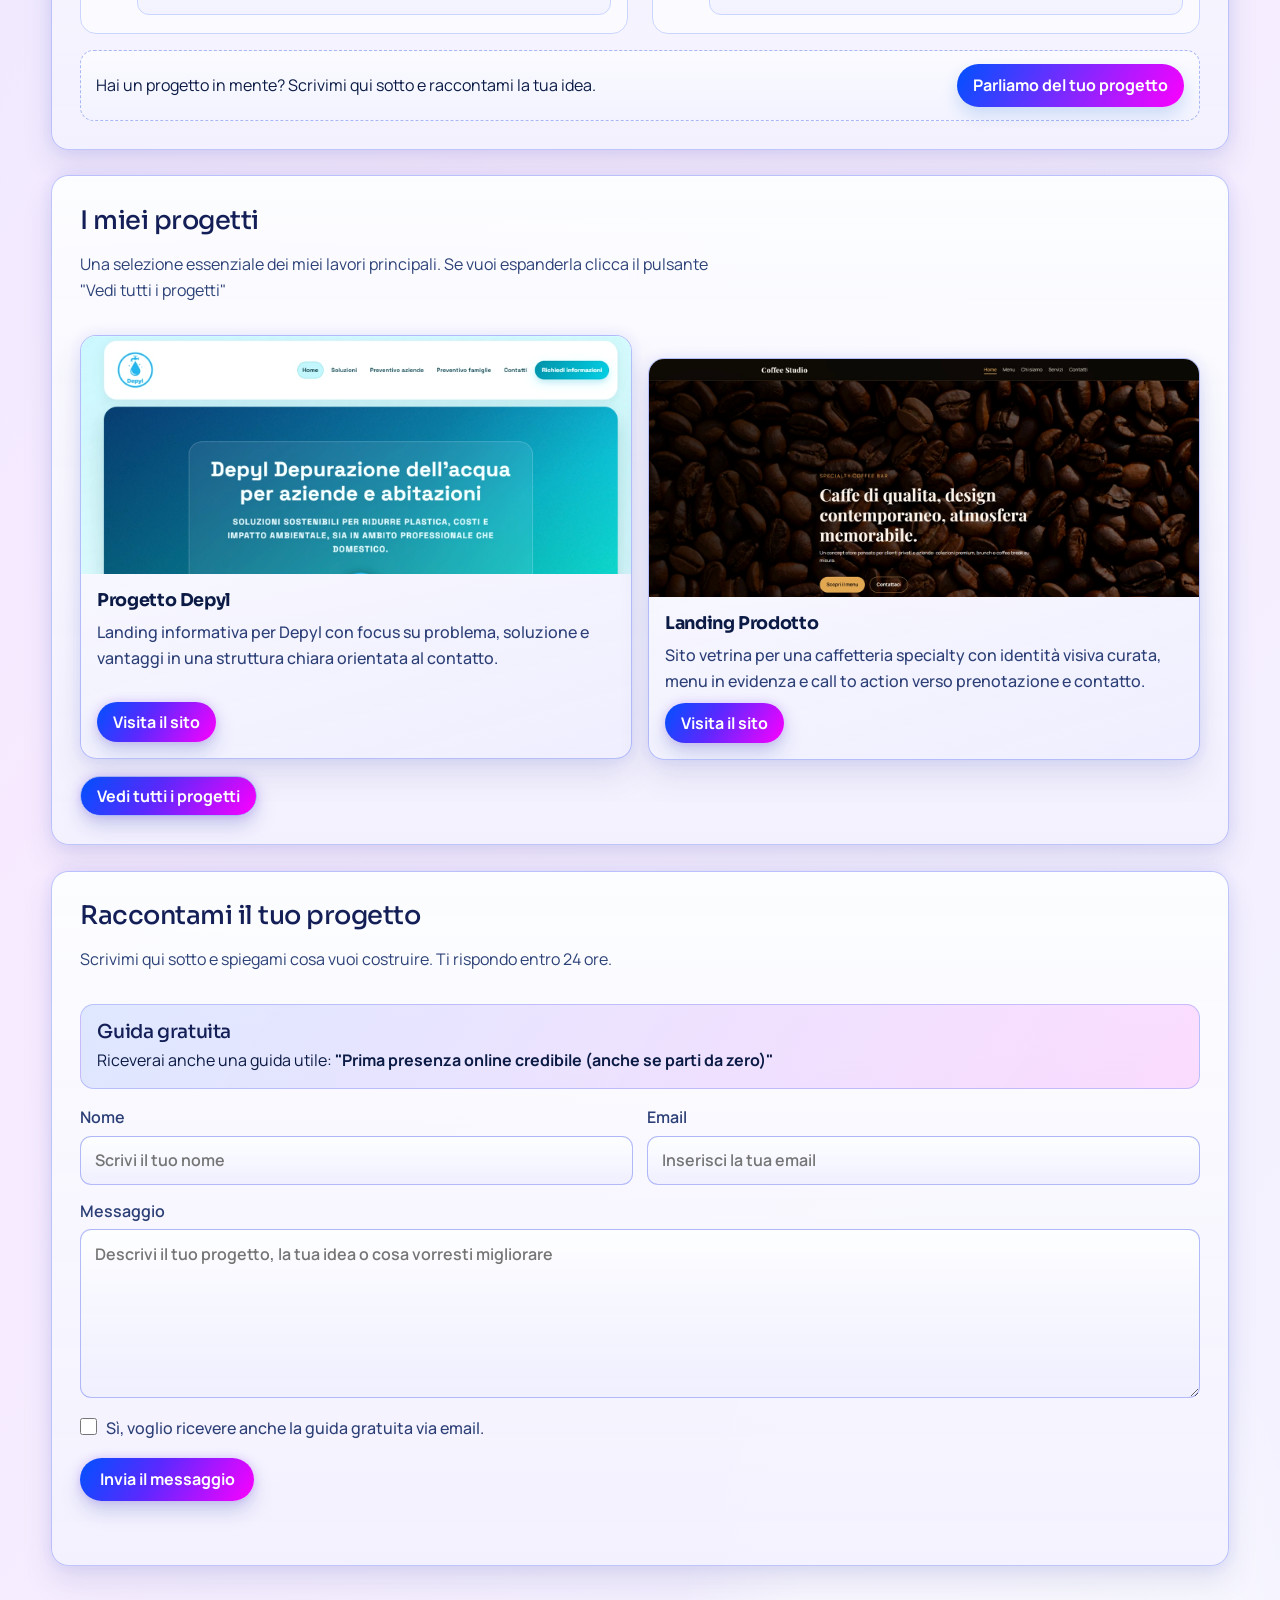
==== commit 6c77837f: "prova fix menu hamburger da footer visto" ====
--- a/index.html
+++ b/index.html
@@ -2122,8 +2122,10 @@
         function syncWheelGeometry() {
           const radius = getCssNumber('--wheel-radius', 280);
           const toggleRect = radialMenuToggleButton.getBoundingClientRect();
-          const centerX = toggleRect.left - radius + toggleRect.width * 0.62;
-          const centerY = toggleRect.bottom + 86;
+          const viewportOffsetX = window.visualViewport ? window.visualViewport.offsetLeft : 0;
+          const viewportOffsetY = window.visualViewport ? window.visualViewport.offsetTop : 0;
+          const centerX = toggleRect.left + viewportOffsetX - radius + toggleRect.width * 0.62;
+          const centerY = toggleRect.bottom + viewportOffsetY + 86;
           radialMenuOrbit.style.setProperty('--wheel-center-x', centerX + 'px');
           radialMenuOrbit.style.setProperty('--wheel-center-y', centerY + 'px');
         }
@@ -2189,6 +2191,7 @@
             radialState.inputLockUntil = 0;
             radialMenuShell.focus({ preventScroll: true });
             renderWheel();
+            scheduleRadialWheelSync();
             return;
           }
 
@@ -2322,23 +2325,30 @@
           }
         });
 
+        let radialSyncFrameId = 0;
+        function scheduleRadialWheelSync() {
+          if (!radialState.isOpen || radialSyncFrameId) return;
+          radialSyncFrameId = window.requestAnimationFrame(function () {
+            radialSyncFrameId = 0;
+            syncWheelGeometry();
+            renderWheel();
+          });
+        }
+
         window.addEventListener('resize', function () {
           if (!isPhoneViewport() && radialState.isOpen) {
             setRadialMenuOpen(false);
             return;
           }
-          if (radialState.isOpen) {
-            syncWheelGeometry();
-            renderWheel();
-          }
-        });
-
-        window.addEventListener('scroll', function () {
-          if (radialState.isOpen) {
-            syncWheelGeometry();
-            renderWheel();
-          }
-        }, { passive: true });
+          scheduleRadialWheelSync();
+        });
+
+        window.addEventListener('scroll', scheduleRadialWheelSync, { passive: true });
+
+        if (window.visualViewport && typeof window.visualViewport.addEventListener === 'function') {
+          window.visualViewport.addEventListener('resize', scheduleRadialWheelSync);
+          window.visualViewport.addEventListener('scroll', scheduleRadialWheelSync);
+        }
 
         syncWheelGeometry();
         radialState.activeIndex = resolveInitialRadialIndex();
--- a/assets/css/style.css
+++ b/assets/css/style.css
@@ -191,6 +191,16 @@
   color: #fff;
   border-color: transparent;
   background: linear-gradient(120deg, var(--accent), var(--accent-2));
+}
+
+.contattami-header,
+.btn-cv,
+.about-contact-link {
+  border: 0;
+  overflow: hidden;
+  isolation: isolate;
+  background-clip: padding-box;
+  -webkit-mask-image: -webkit-radial-gradient(white, black);
 }
 
 .about-link-header:hover,
@@ -2126,6 +2136,7 @@
 
 .about-before-after-media {
   --reveal: 50%;
+  --reveal-px: 50%;
   --compare-scale-before: 3.95;
   --compare-scale-after: 1.62;
   --compare-position-before-x: 50%;
@@ -2145,6 +2156,26 @@
   box-shadow: 0 14px 26px rgba(20, 34, 59, 0.14);
 }
 
+.about-before-layer,
+.about-after-layer {
+  position: absolute;
+  inset: 0;
+  pointer-events: none;
+  will-change: clip-path;
+}
+
+.about-before-layer {
+  z-index: 2;
+  clip-path: inset(0 calc(100% - var(--reveal-px, var(--reveal))) 0 0);
+  -webkit-clip-path: inset(0 calc(100% - var(--reveal-px, var(--reveal))) 0 0);
+}
+
+.about-after-layer {
+  z-index: 1;
+  clip-path: inset(0 0 0 var(--reveal-px, var(--reveal)));
+  -webkit-clip-path: inset(0 0 0 var(--reveal-px, var(--reveal)));
+}
+
 .about-before-after-media img {
   position: absolute;
   inset: 0;
@@ -2166,9 +2197,6 @@
   --compare-scale: var(--compare-scale-before);
   --compare-position-x: var(--compare-position-before-x);
   --compare-position-y: var(--compare-position-before-y);
-  z-index: 2;
-  clip-path: inset(0 calc(100% - var(--reveal)) 0 0);
-  -webkit-clip-path: inset(0 calc(100% - var(--reveal)) 0 0);
 }
 
 .about-photo-after {
@@ -2177,16 +2205,13 @@
   --compare-scale: var(--compare-scale-after);
   --compare-position-x: var(--compare-position-after-x);
   --compare-position-y: var(--compare-position-after-y);
-  z-index: 1;
-  clip-path: inset(0 0 0 var(--reveal));
-  -webkit-clip-path: inset(0 0 0 var(--reveal));
 }
 
 .about-before-after-divider {
   position: absolute;
   top: 0;
   bottom: 0;
-  left: var(--reveal);
+  left: var(--reveal-px, var(--reveal));
   width: 2px;
   background: #fff;
   transform: translateX(-50%);
@@ -2221,6 +2246,7 @@
   height: 100%;
   opacity: 0;
   cursor: ew-resize;
+  touch-action: none;
   z-index: 4;
 }
 
@@ -2338,7 +2364,7 @@
   min-height: 2.5rem;
   padding: 0.45rem 1rem;
   border-radius: 999px;
-  border: 1px solid transparent;
+  border: 0;
   color: #fff;
   font-weight: 700;
   background: linear-gradient(120deg, var(--accent), var(--accent-2));
@@ -3040,6 +3066,18 @@
   box-shadow: 0 12px 22px rgba(5, 15, 31, 0.5), 0 0 12px rgba(78, 173, 255, 0.36), inset 0 1px 0 rgba(223, 239, 255, 0.28);
 }
 
+html:not(.theme-dark) body .contattami-header,
+html:not(.theme-dark) body .btn-cv,
+html:not(.theme-dark) body .about-contact-link,
+body.theme-dark .contattami-header,
+body.theme-dark .btn-cv,
+body.theme-dark .about-contact-link,
+html.theme-dark body .contattami-header,
+html.theme-dark body .btn-cv,
+html.theme-dark body .about-contact-link {
+  border-color: transparent;
+}
+
 body.theme-dark .about-link-header,
 body.theme-dark .projects-more-link-alt,
 body.theme-dark .projects-nav-btn,
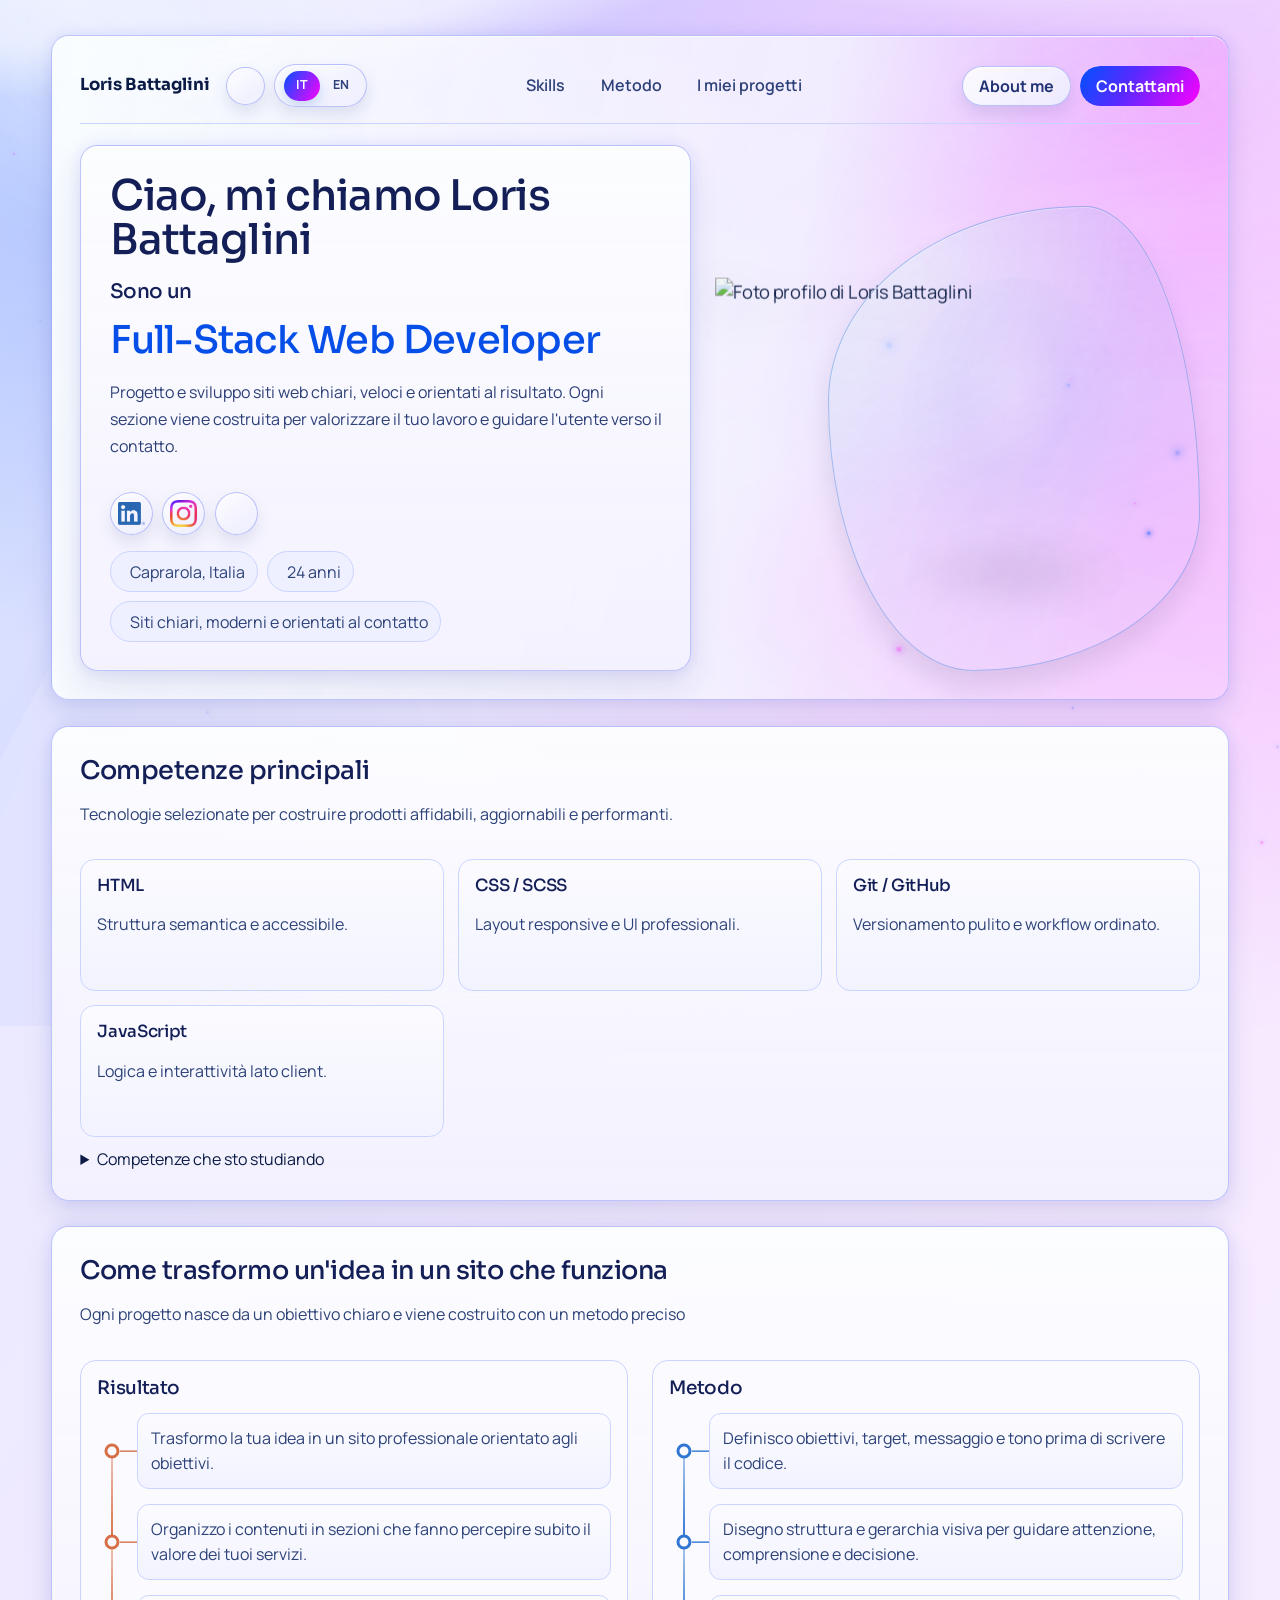
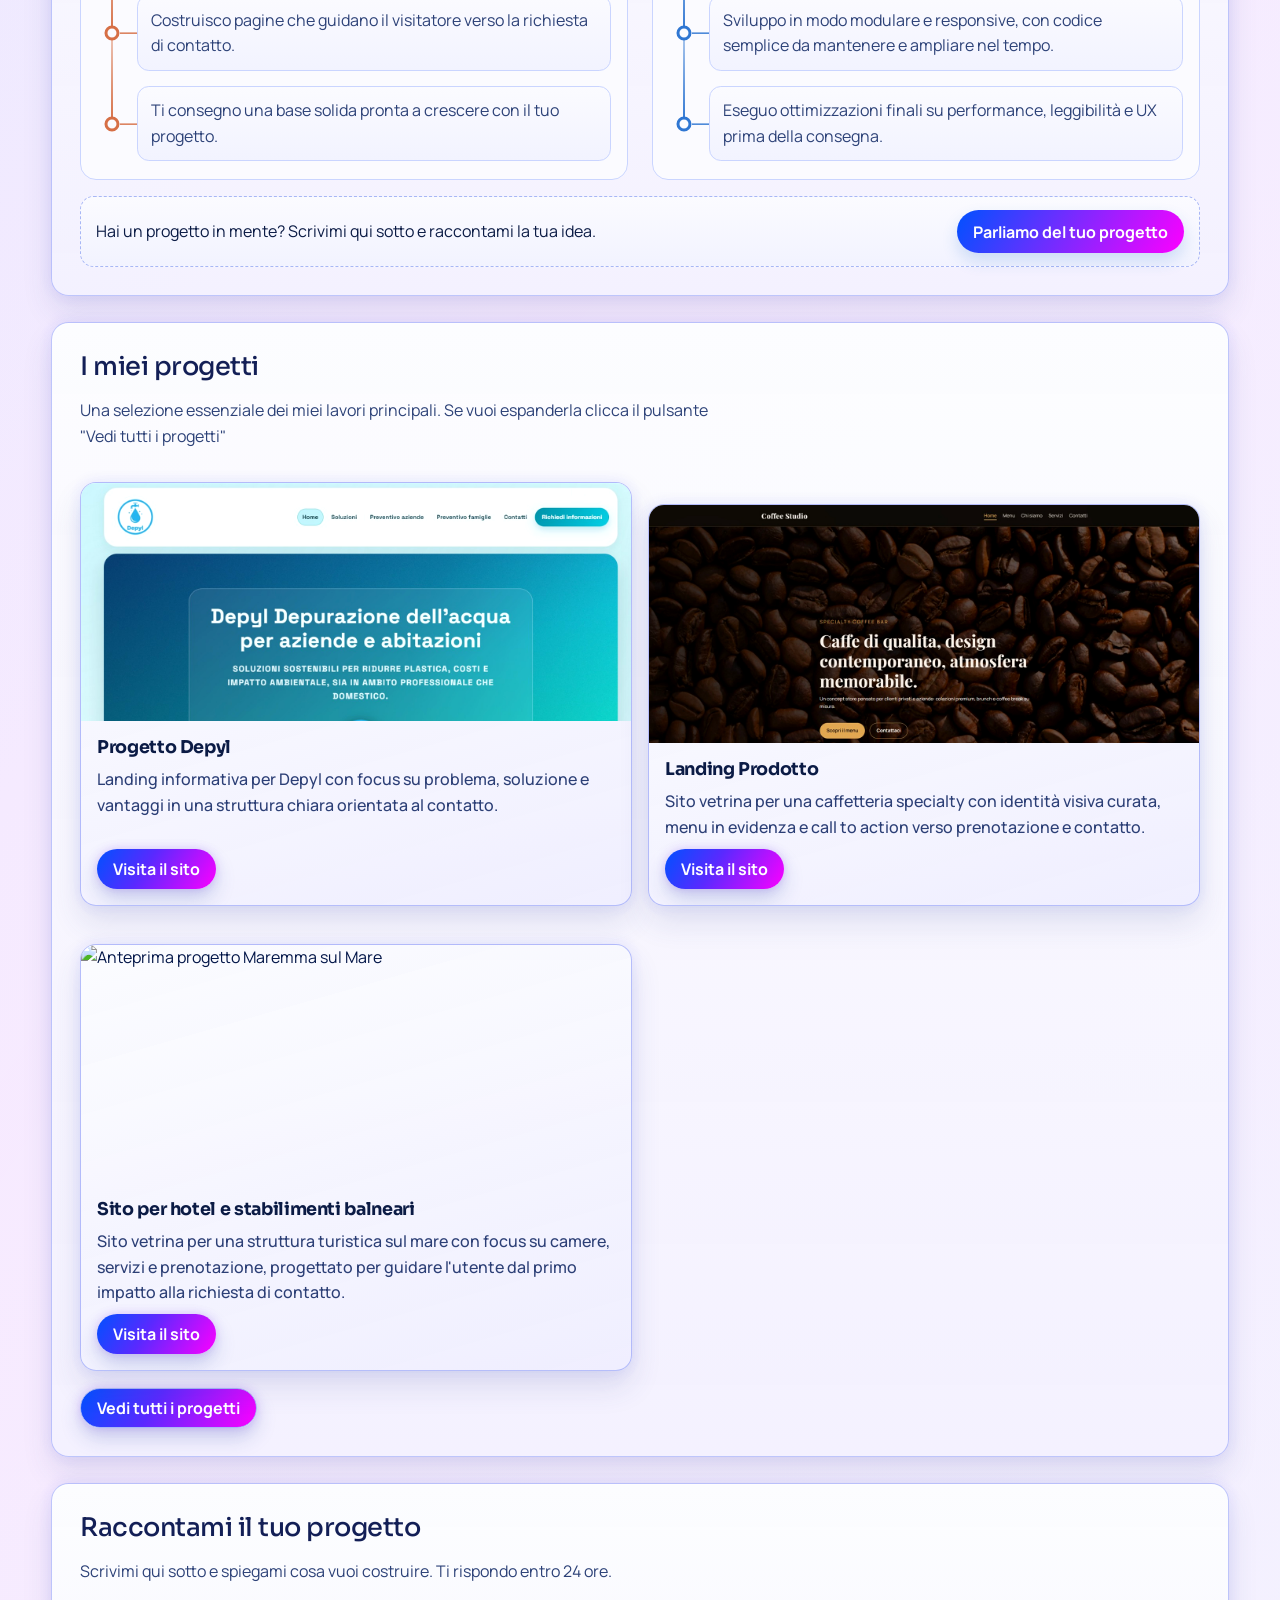
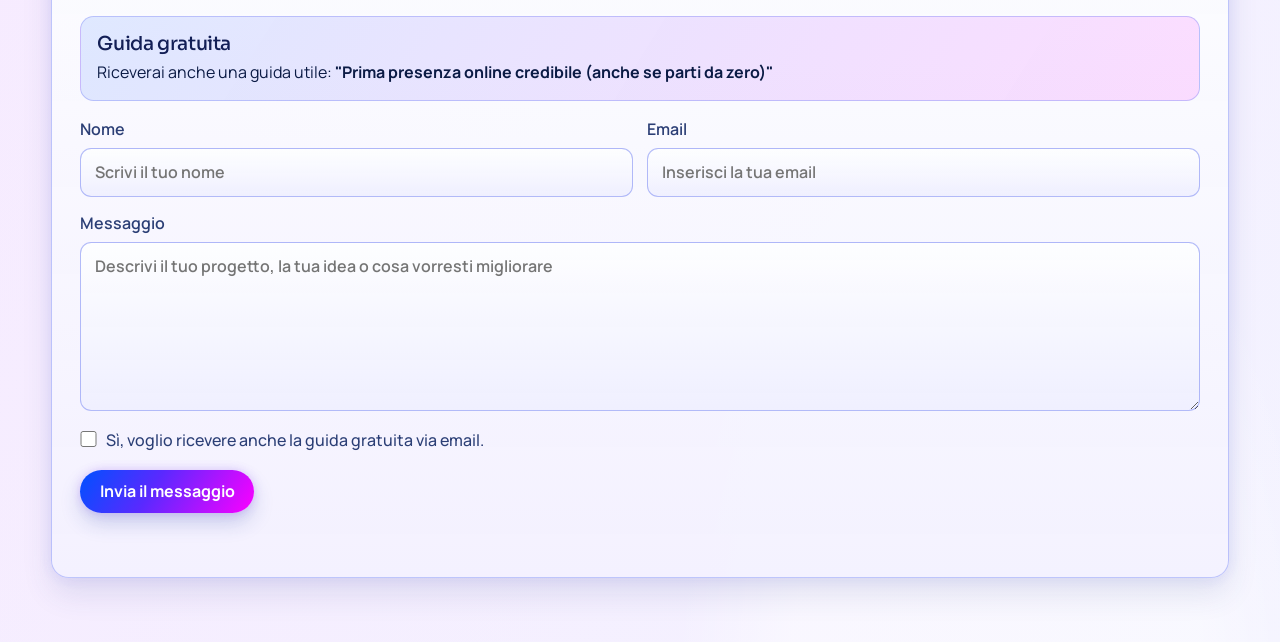
==== commit cba2336d: "tasto whatsapp aggiunto" ====
--- a/index.html
+++ b/index.html
@@ -35,9 +35,9 @@
       color: #f2f7ff;
     }
   </style>
-  <script src="assets/js/theme-preload.js"></script>
+  <script src="assets/js/theme-preload.js?v=20260329m1"></script>
   <link href="https://cdn.jsdelivr.net/npm/bootstrap@5.3.8/dist/css/bootstrap.min.css" rel="stylesheet" integrity="sha384-sRIl4kxILFvY47J16cr9ZwB07vP4J8+LH7qKQnuqkuIAvNWLzeN8tE5YBujZqJLB" crossorigin="anonymous">
-  <link rel="stylesheet" href="assets/css/style.css">
+  <link rel="stylesheet" href="assets/css/style.css?v=20260329m1">
   <link rel="stylesheet" href="https://cdnjs.cloudflare.com/ajax/libs/font-awesome/7.0.1/css/all.min.css">
 </head>
 <body class="has-radial-menu">
@@ -102,7 +102,7 @@
         <section class="left-container-header">
           <div class="text-container-header">
             <h1 data-i18n="heroTitle">Ciao, mi chiamo Loris Battaglini</h1>
-            <h4 data-i18n="heroSubtitle">In formazione come</h4>
+            <h4 data-i18n="heroSubtitle">Sono un</h4>
             <h2 data-i18n="heroRole">Full-Stack Web Developer</h2>
             <p data-i18n="heroParagraph">
               Progetto e sviluppo siti web chiari, veloci e orientati al risultato.
@@ -112,7 +112,7 @@
           </div>
 
           <ul class="link-container-header">
-            <li>
+            <li hidden>
               <a href="assets/html/curriculum.html" class="btn-cv" data-i18n="downloadCvButton" target="_blank" rel="noopener noreferrer">Scarica Curriculum</a>
             </li>
             <li class="btn-linkedin">
@@ -123,6 +123,11 @@
             <li class="btn-instagram">
               <a href="https://www.instagram.com/loris_battaglini/" target="_blank" rel="noopener noreferrer" aria-label="Apri profilo Instagram" data-i18n-aria-label="openInstagramAriaLabel">
                 <img src="assets/img/logo-instagram/01 Gradient Glyph/Instagram_Glyph_Gradient.png" alt="Instagram">
+              </a>
+            </li>
+            <li class="btn-whatsapp">
+              <a href="https://wa.me/393204155866" target="_blank" rel="noopener noreferrer" aria-label="Apri chat WhatsApp" data-i18n-aria-label="openWhatsappAriaLabel">
+                <i class="fa-brands fa-whatsapp" aria-hidden="true"></i>
               </a>
             </li>
           </ul>
@@ -169,6 +174,10 @@
           <h4>Git / GitHub</h4>
           <p data-i18n="skillGitText">Versionamento pulito e workflow ordinato.</p>
         </article> 
+        <article class="skill-inside-container learning-item">
+            <h4>JavaScript</h4>
+            <p data-i18n="learningJavascriptText">Logica e interattività lato client.</p>
+          </article>
       </div>
 
       <details class="learning-dropdown" id="learning-skills">
@@ -176,10 +185,6 @@
         <p class="learning-intro" data-i18n="learningIntro">Le sto approfondendo con progetti pratici, quindi le tengo separate dalle competenze principali.</p>
 
         <div class="learning-skill-grid">
-          <article class="skill-inside-container learning-item">
-            <h4>JavaScript</h4>
-            <p data-i18n="learningJavascriptText">Logica e interattività lato client.</p>
-          </article>
           <article class="skill-inside-container learning-item">
             <h4>TypeScript</h4>
             <p data-i18n="learningTypescriptText">Tipizzazione per codice più robusto.</p>
@@ -281,6 +286,14 @@
             <h5 class="card-title" data-i18n="projectCoffeeTitle">Landing Prodotto</h5>
             <p class="card-text" data-i18n="projectCoffeeText">Sito vetrina per una caffetteria specialty con identità visiva curata, menu in evidenza e call to action verso prenotazione e contatto.</p>
             <a href="https://loris-battaglini.github.io/Coffe-Studio/" class="btn btn-primary" target="_blank" rel="noopener noreferrer" data-i18n="projectVisitButton">Visita il sito</a>
+          </div>
+        </article>
+        <article class="card project-card card-right" data-project-state="live">
+          <img src="assets/img/siti/maremma.png" class="card-img-top" alt="Anteprima progetto Maremma sul Mare" data-i18n-alt="projectMaremmaAlt">
+          <div class="card-body">
+            <h5 class="card-title" data-i18n="projectMaremmaTitle">Sito per hotel e stabilimenti balneari</h5>
+            <p class="card-text" data-i18n="projectMaremmaText">Sito vetrina per una struttura turistica sul mare con focus su camere, servizi e prenotazione, progettato per guidare l'utente dal primo impatto alla richiesta di contatto.</p>
+            <a href="https://loris-battaglini.github.io/maremma-sul-mare/" class="btn btn-primary" target="_blank" rel="noopener noreferrer" data-i18n="projectVisitButton">Visita il sito</a>
           </div>
         </article>
       </div>
@@ -478,7 +491,7 @@
         navWork: 'My Work',
         headerContactLink: 'Contact me',
         heroTitle: 'Hi, I am Loris Battaglini',
-        heroSubtitle: 'Training as a',
+        heroSubtitle: 'I\'m a',
         heroParagraph: 'I design and develop clear, fast, goal-oriented websites. Every section is built to highlight your work and guide users toward contact.',
         downloadCvButton: 'Download Resume',
         heroInfoLocation: 'Caprarola, Italy',
@@ -518,6 +531,8 @@
         projectDepylText: 'Informational landing page for Depyl focused on problem, solution, and benefits in a clear contact-oriented structure.',
         projectCoffeeTitle: 'Product Landing Page',
         projectCoffeeText: 'Showcase website for a specialty coffee shop with curated visual identity, highlighted menu, and CTAs for booking and contact.',
+        projectMaremmaTitle: 'Website for Hotels and Beach Clubs',
+        projectMaremmaText: 'Showcase website for a seaside hospitality business, focused on rooms, services, and bookings, designed to guide users from first impression to contact request.',
         projectVisitButton: 'Visit website',
         projectCraftEcommerceTitle: 'Craft E-commerce',
         projectCraftEcommerceText: 'Essential store designed for local products with a simplified checkout.',
@@ -552,6 +567,7 @@
         radialMenuCloseAriaLabel: 'Close menu',
         openLinkedinAriaLabel: 'Open LinkedIn profile',
         openInstagramAriaLabel: 'Open Instagram profile',
+        openWhatsappAriaLabel: 'Open WhatsApp chat',
         completedControlsAriaLabel: 'Completed projects controls',
         sliderPrevAriaLabel: 'Scroll left',
         sliderNextAriaLabel: 'Scroll right',
@@ -562,6 +578,7 @@
       const ENGLISH_ALTS = {
         projectDepylAlt: 'Depyl project preview',
         projectCoffeeAlt: 'Coffee Studio project preview',
+        projectMaremmaAlt: 'Maremma sul Mare project preview',
         projectCraftEcommerceAlt: 'Craft E-commerce project preview',
         projectPhotoPortfolioAlt: 'Photo Portfolio project preview',
         projectSeoDashboardAlt: 'SEO Dashboard project preview',
--- a/assets/css/style.css
+++ b/assets/css/style.css
@@ -496,9 +496,9 @@
 /* Dark-mode radial menu: high contrast, deep-space hierarchy */
 body.radial-menu-open.theme-dark .radial-menu-overlay,
 html.theme-dark body.radial-menu-open .radial-menu-overlay {
-  background: radial-gradient(980px 620px at 14% 24%, rgba(8, 20, 48, 0.48), rgba(8, 20, 48, 0.76) 54%, rgba(3, 8, 20, 0.9) 100%), radial-gradient(560px 340px at 82% 76%, rgba(82, 228, 255, 0.16), transparent 74%), linear-gradient(120deg, rgba(3, 8, 18, 0.56), rgba(3, 8, 18, 0.66));
-  backdrop-filter: blur(8px) saturate(142%);
-  -webkit-backdrop-filter: blur(8px) saturate(142%);
+  background: radial-gradient(980px 620px at 14% 24%, rgba(34, 62, 124, 0.34), rgba(19, 34, 72, 0.58) 54%, rgba(7, 14, 32, 0.74) 100%), radial-gradient(560px 340px at 82% 76%, rgba(120, 96, 255, 0.2), transparent 74%), radial-gradient(500px 300px at 68% 28%, rgba(82, 228, 255, 0.18), transparent 72%), linear-gradient(120deg, rgba(8, 16, 36, 0.42), rgba(10, 18, 44, 0.52));
+  backdrop-filter: blur(9px) saturate(148%);
+  -webkit-backdrop-filter: blur(9px) saturate(148%);
 }
 
 body.radial-menu-open.theme-dark .radial-menu-orbit::before,
@@ -512,9 +512,9 @@
   transform: translate(-22%, -44%);
   border-radius: 50%;
   pointer-events: none;
-  background: radial-gradient(58% 58% at 32% 42%, rgba(96, 163, 255, 0.42), rgba(96, 163, 255, 0) 68%), radial-gradient(52% 52% at 72% 72%, rgba(82, 228, 255, 0.24), rgba(82, 228, 255, 0) 72%);
-  filter: blur(30px);
-  opacity: 0.92;
+  background: radial-gradient(60% 60% at 30% 42%, rgba(118, 167, 255, 0.38), rgba(118, 167, 255, 0) 68%), radial-gradient(54% 54% at 72% 72%, rgba(151, 112, 255, 0.3), rgba(151, 112, 255, 0) 72%), radial-gradient(46% 46% at 58% 30%, rgba(88, 223, 255, 0.24), rgba(88, 223, 255, 0) 70%);
+  filter: blur(28px);
+  opacity: 0.86;
   z-index: -2;
   will-change: transform, opacity;
   animation: radial-dark-aura-pulse 5.3s ease-in-out infinite;
@@ -531,9 +531,9 @@
   transform: translate(-26%, -50%);
   border-radius: 50%;
   pointer-events: none;
-  border: 1px solid rgba(144, 206, 255, 0.34);
-  box-shadow: 0 0 0 1px rgba(168, 225, 255, 0.24), inset 0 0 34px rgba(102, 188, 255, 0.34);
-  opacity: 0.82;
+  border: 1px solid rgba(156, 195, 255, 0.34);
+  box-shadow: 0 0 0 1px rgba(176, 206, 255, 0.2), inset 0 0 34px rgba(116, 160, 255, 0.26), inset 0 0 18px rgba(142, 110, 255, 0.2);
+  opacity: 0.74;
   z-index: -1;
   will-change: transform, opacity;
   animation: radial-dark-ring-spin 18s linear infinite;
@@ -541,22 +541,22 @@
 
 body.radial-menu-open.theme-dark .radial-menu-item,
 html.theme-dark body.radial-menu-open .radial-menu-item {
-  border-color: rgba(176, 220, 255, 0.44);
-  background: linear-gradient(132deg, rgba(8, 27, 64, 0.95), rgba(14, 58, 120, 0.92) 54%, rgba(54, 174, 214, 0.9));
-  color: #eff7ff;
-  text-shadow: 0 1px 0 rgba(0, 8, 22, 0.56);
-  letter-spacing: 0.02em;
-  padding: 0.58rem 1.04rem;
-  box-shadow: 0 20px 38px rgba(2, 8, 20, 0.64), 0 0 30px rgba(98, 174, 255, 0.48), inset 0 1px 0 rgba(190, 228, 255, 0.3);
-  backdrop-filter: blur(12px) saturate(174%);
-  -webkit-backdrop-filter: blur(12px) saturate(174%);
+  border-color: rgba(255, 255, 255, 0.4);
+  background: linear-gradient(132deg, rgba(10, 28, 96, 0.94), rgba(20, 86, 198, 0.88) 56%, rgba(162, 82, 255, 0.84));
+  color: #f5faff;
+  text-shadow: 0 1px 0 rgba(7, 14, 28, 0.5);
+  letter-spacing: 0.018em;
+  padding: 0.56rem 1.02rem;
+  box-shadow: 0 14px 28px rgba(4, 10, 26, 0.5), 0 0 16px rgba(82, 140, 255, 0.3), inset 0 1px 0 rgba(255, 255, 255, 0.28);
+  backdrop-filter: blur(11px) saturate(165%);
+  -webkit-backdrop-filter: blur(11px) saturate(165%);
 }
 
 body.radial-menu-open.theme-dark .radial-menu-item::before,
 html.theme-dark body.radial-menu-open .radial-menu-item::before {
-  background: radial-gradient(140% 140% at 14% 50%, rgba(120, 194, 255, 0.6), rgba(120, 194, 255, 0) 66%);
-  box-shadow: 0 12px 24px rgba(3, 10, 24, 0.46);
-  opacity: 0.88;
+  background: radial-gradient(138% 138% at 14% 50%, rgba(154, 178, 255, 0.56), rgba(154, 178, 255, 0) 65%);
+  box-shadow: 0 8px 16px rgba(6, 14, 34, 0.22);
+  opacity: 0.74;
   transform: scale(1);
 }
 
@@ -566,7 +566,7 @@
   position: absolute;
   inset: -1px;
   border-radius: inherit;
-  border: 1px solid rgba(182, 226, 255, 0.26);
+  border: 1px solid rgba(255, 255, 255, 0.22);
   pointer-events: none;
   mix-blend-mode: screen;
 }
@@ -576,17 +576,17 @@
 html.theme-dark body.radial-menu-open .radial-menu-item:hover,
 html.theme-dark body.radial-menu-open .radial-menu-item:focus-visible {
   color: #ffffff;
-  border-color: rgba(204, 236, 255, 0.58);
-  background: linear-gradient(132deg, rgba(12, 42, 88, 0.96), rgba(20, 82, 163, 0.92) 52%, rgba(88, 220, 255, 0.88));
-  box-shadow: 0 22px 42px rgba(1, 8, 22, 0.7), 0 0 34px rgba(116, 201, 255, 0.7), inset 0 1px 0 rgba(210, 240, 255, 0.42);
+  border-color: rgba(255, 255, 255, 0.56);
+  background: linear-gradient(132deg, rgba(18, 44, 136, 0.96), rgba(22, 92, 214, 0.9) 52%, rgba(182, 86, 255, 0.86));
+  box-shadow: 0 16px 30px rgba(4, 10, 26, 0.56), 0 0 20px rgba(132, 142, 255, 0.44), inset 0 1px 0 rgba(255, 255, 255, 0.34);
 }
 
 body.radial-menu-open.theme-dark .radial-menu-item.is-active,
 html.theme-dark body.radial-menu-open .radial-menu-item.is-active {
   color: #fff;
-  border-color: rgba(214, 240, 255, 0.7);
-  background: linear-gradient(122deg, #2e7dff 0%, #4cc9ff 48%, #8fe8ff 100%);
-  box-shadow: 0 24px 48px rgba(2, 10, 28, 0.8), 0 0 42px rgba(98, 188, 255, 0.88), 0 0 18px rgba(153, 238, 255, 0.68), inset 0 1px 0 rgba(219, 246, 255, 0.4);
+  border-color: rgba(255, 255, 255, 0.68);
+  background: linear-gradient(122deg, #1468ff 0%, #4d7bff 44%, #d06bff 100%);
+  box-shadow: 0 18px 34px rgba(5, 14, 34, 0.62), 0 0 24px rgba(114, 138, 255, 0.52), 0 0 10px rgba(208, 108, 255, 0.4), inset 0 1px 0 rgba(255, 255, 255, 0.32);
 }
 
 @keyframes radial-light-aura-pulse {
@@ -681,7 +681,8 @@
 }
 
 .btn-linkedin,
-.btn-instagram {
+.btn-instagram,
+.btn-whatsapp {
   inline-size: 2.7rem;
   block-size: 2.7rem;
   border: 1px solid var(--line-strong);
@@ -690,7 +691,8 @@
 }
 
 .btn-linkedin a,
-.btn-instagram a {
+.btn-instagram a,
+.btn-whatsapp a {
   inline-size: 100%;
   block-size: 100%;
   display: grid;
@@ -705,8 +707,14 @@
   object-fit: contain;
 }
 
+.btn-whatsapp a {
+  color: #25d366;
+  font-size: 1.24rem;
+}
+
 .btn-linkedin:hover,
-.btn-instagram:hover {
+.btn-instagram:hover,
+.btn-whatsapp:hover {
   transform: translateY(-2px);
   box-shadow: 0 10px 18px rgba(20, 34, 59, 0.16);
 }
@@ -2711,7 +2719,8 @@
 html:not(.theme-dark) body .projects-more-link-alt,
 html:not(.theme-dark) body .projects-nav-btn,
 html:not(.theme-dark) body .btn-linkedin,
-html:not(.theme-dark) body .btn-instagram {
+html:not(.theme-dark) body .btn-instagram,
+html:not(.theme-dark) body .btn-whatsapp {
   border-color: rgba(139, 150, 245, 0.56);
   background: linear-gradient(142deg, rgba(253, 253, 255, 0.93), rgba(236, 236, 255, 0.92));
   color: #223474;
